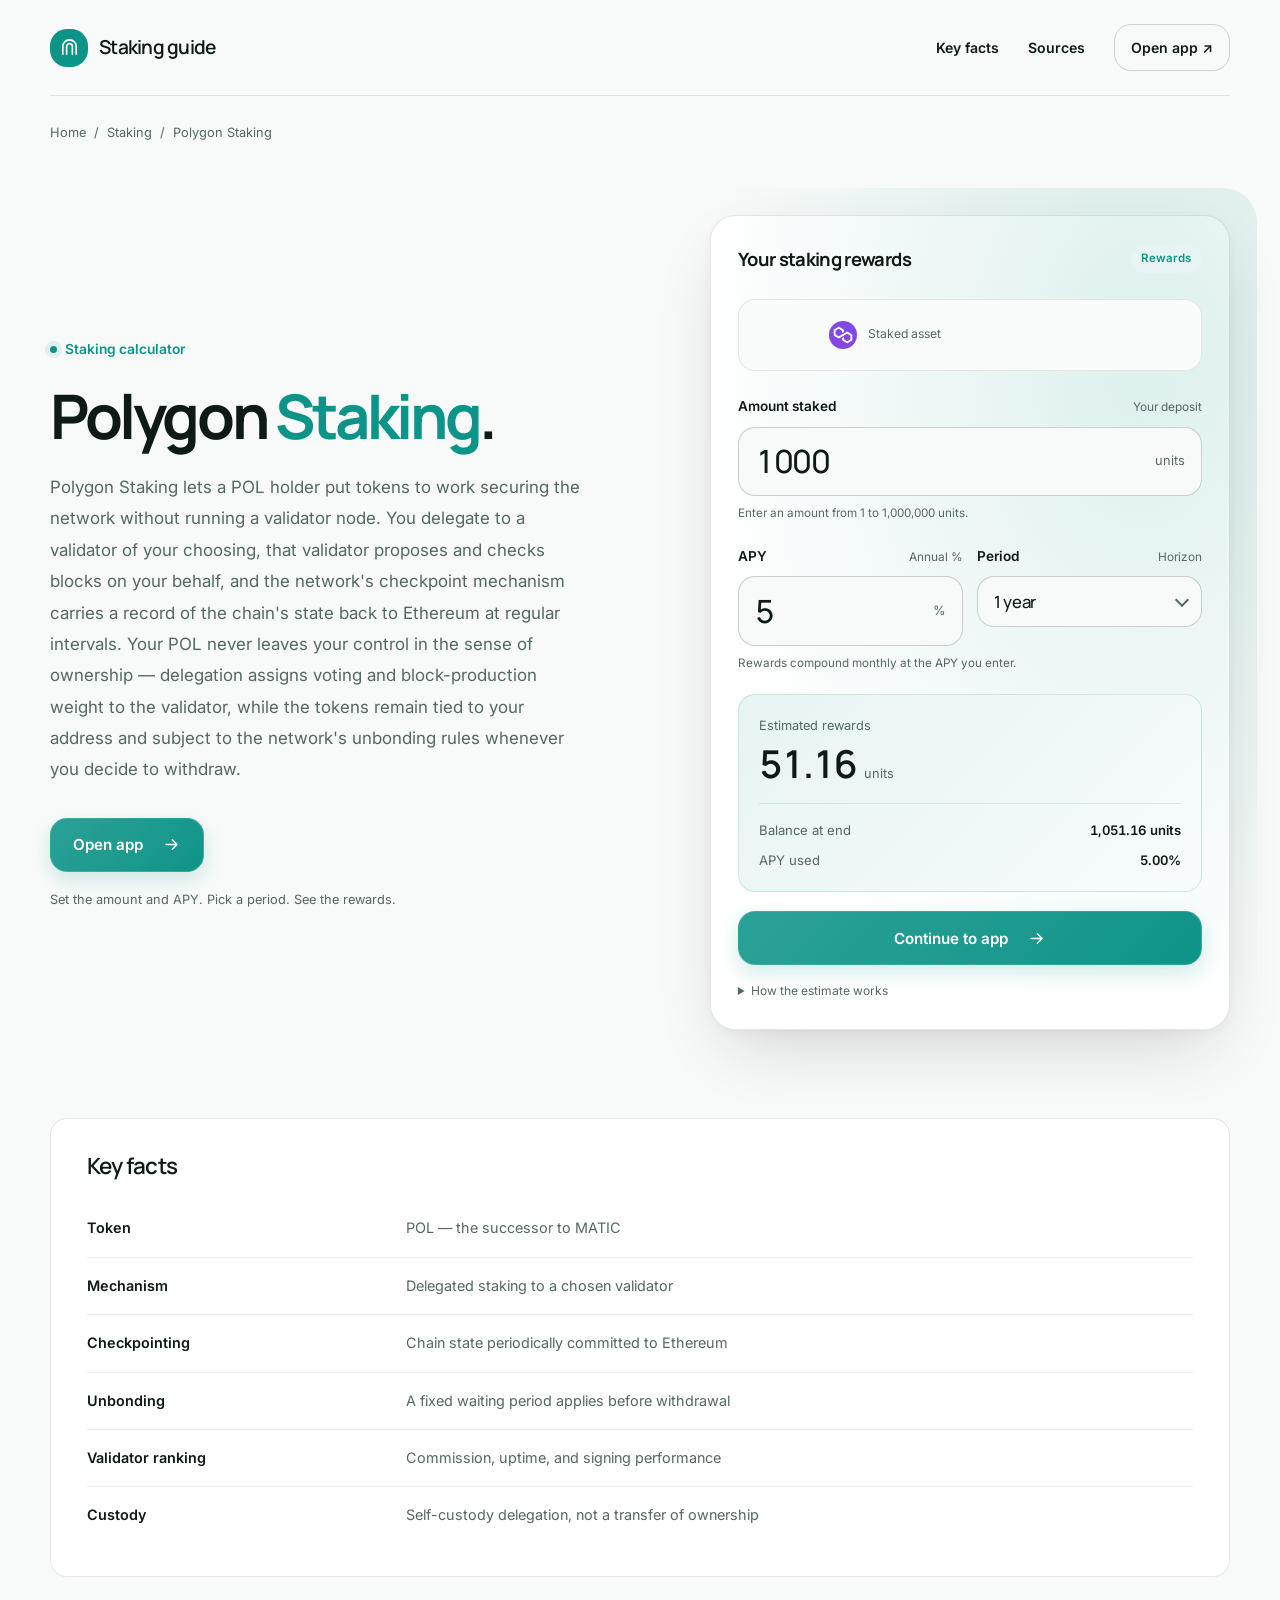
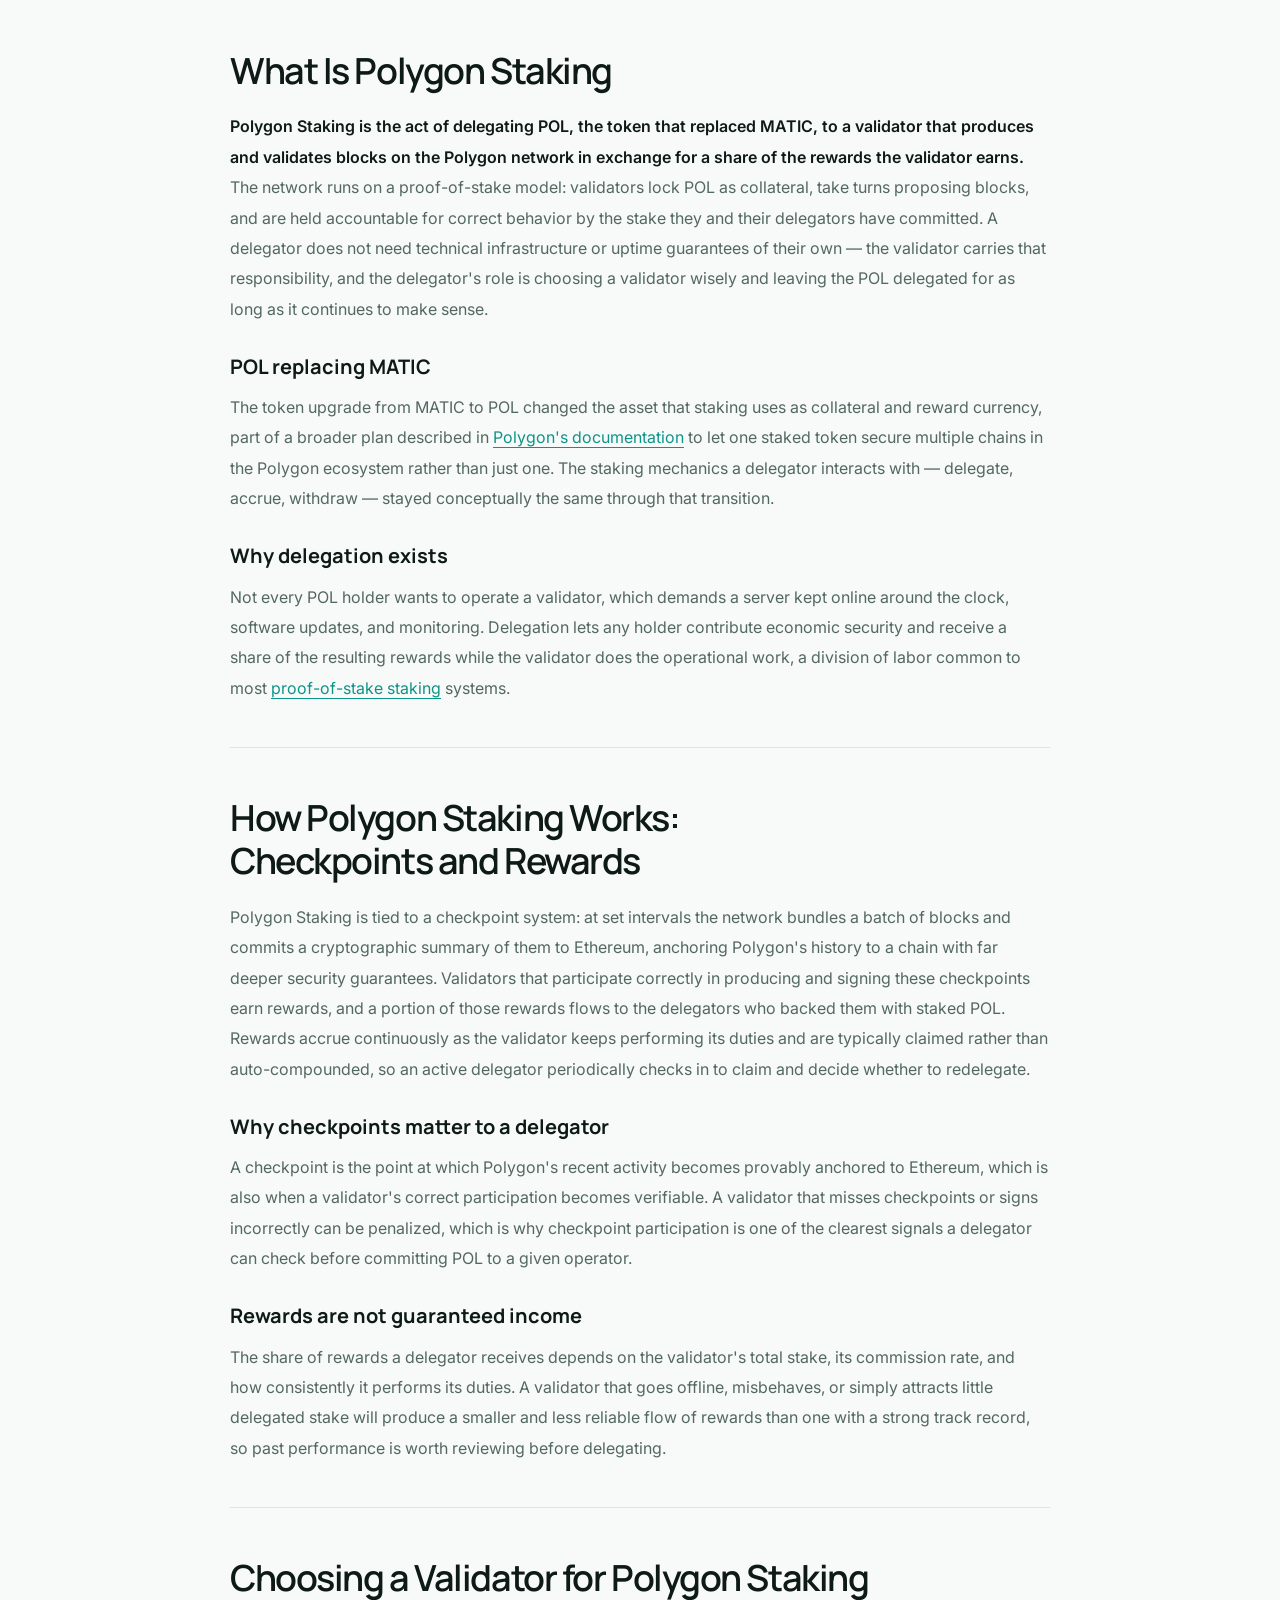
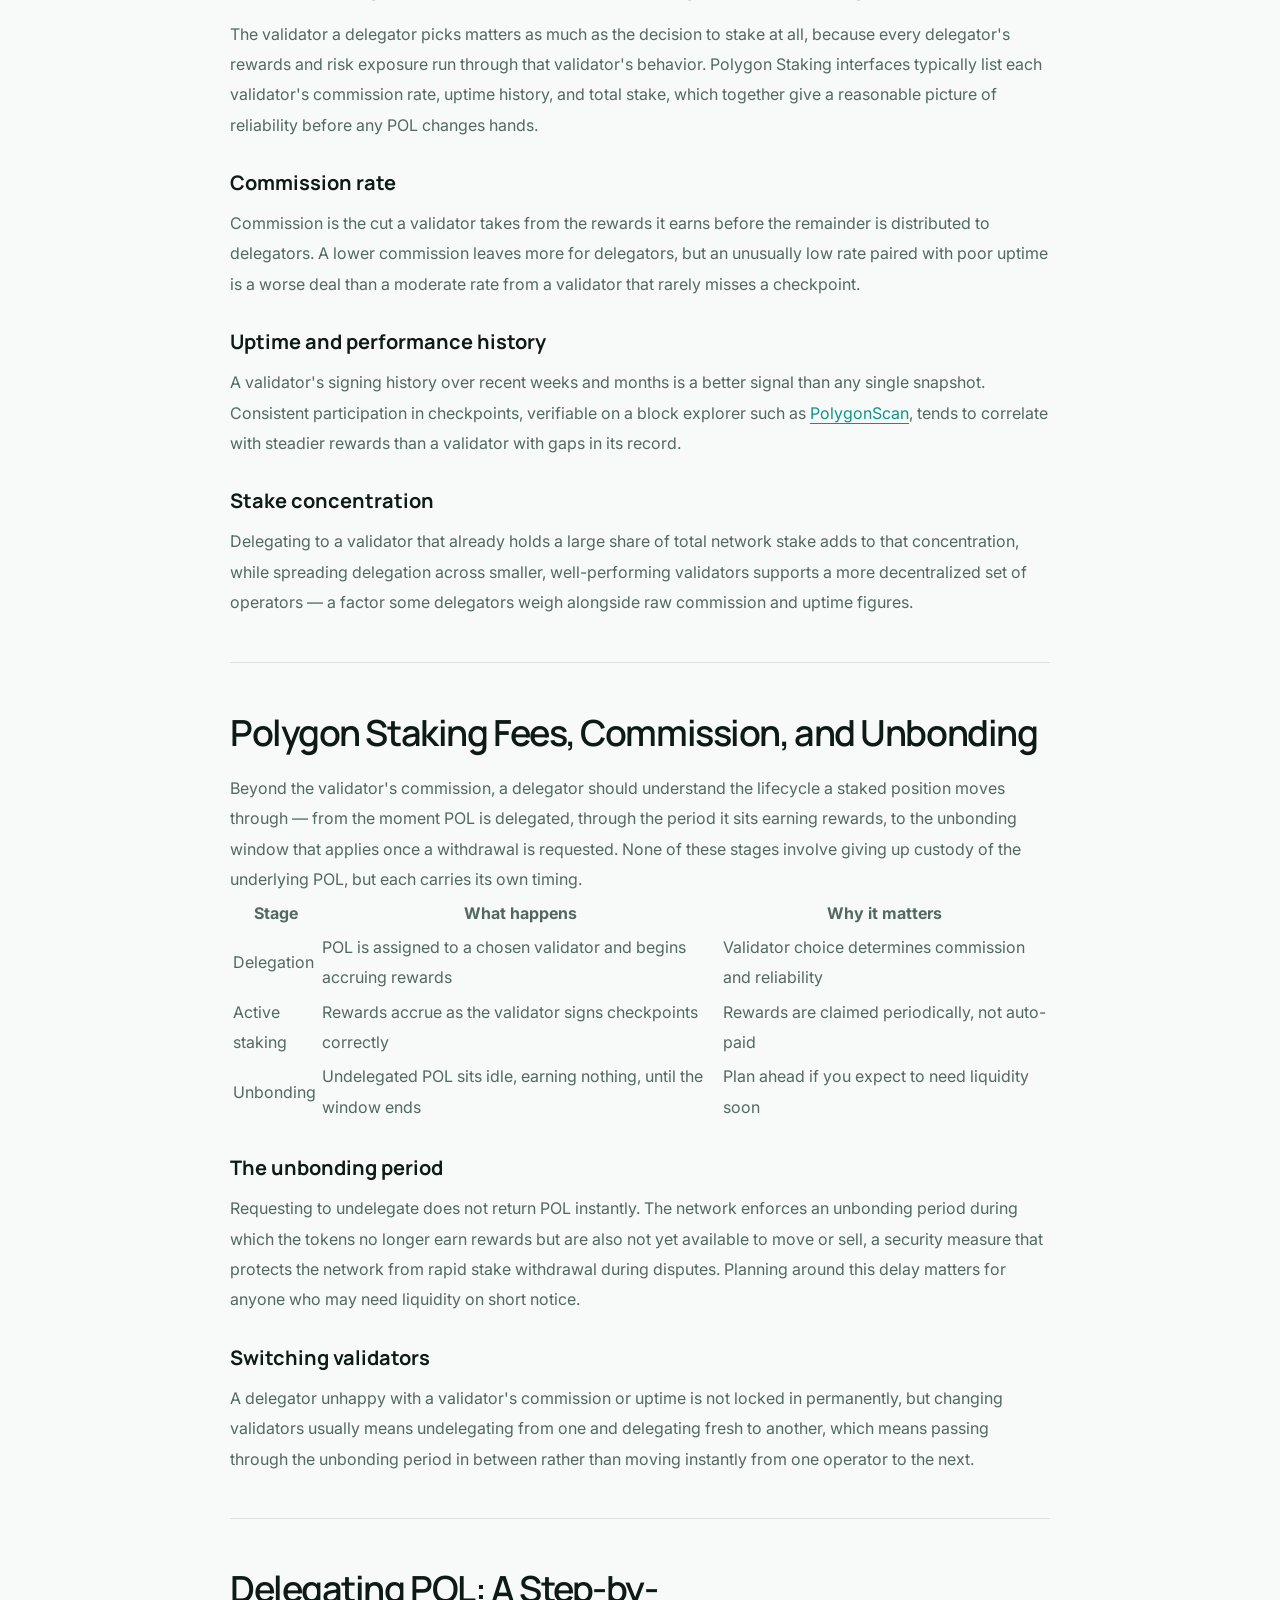
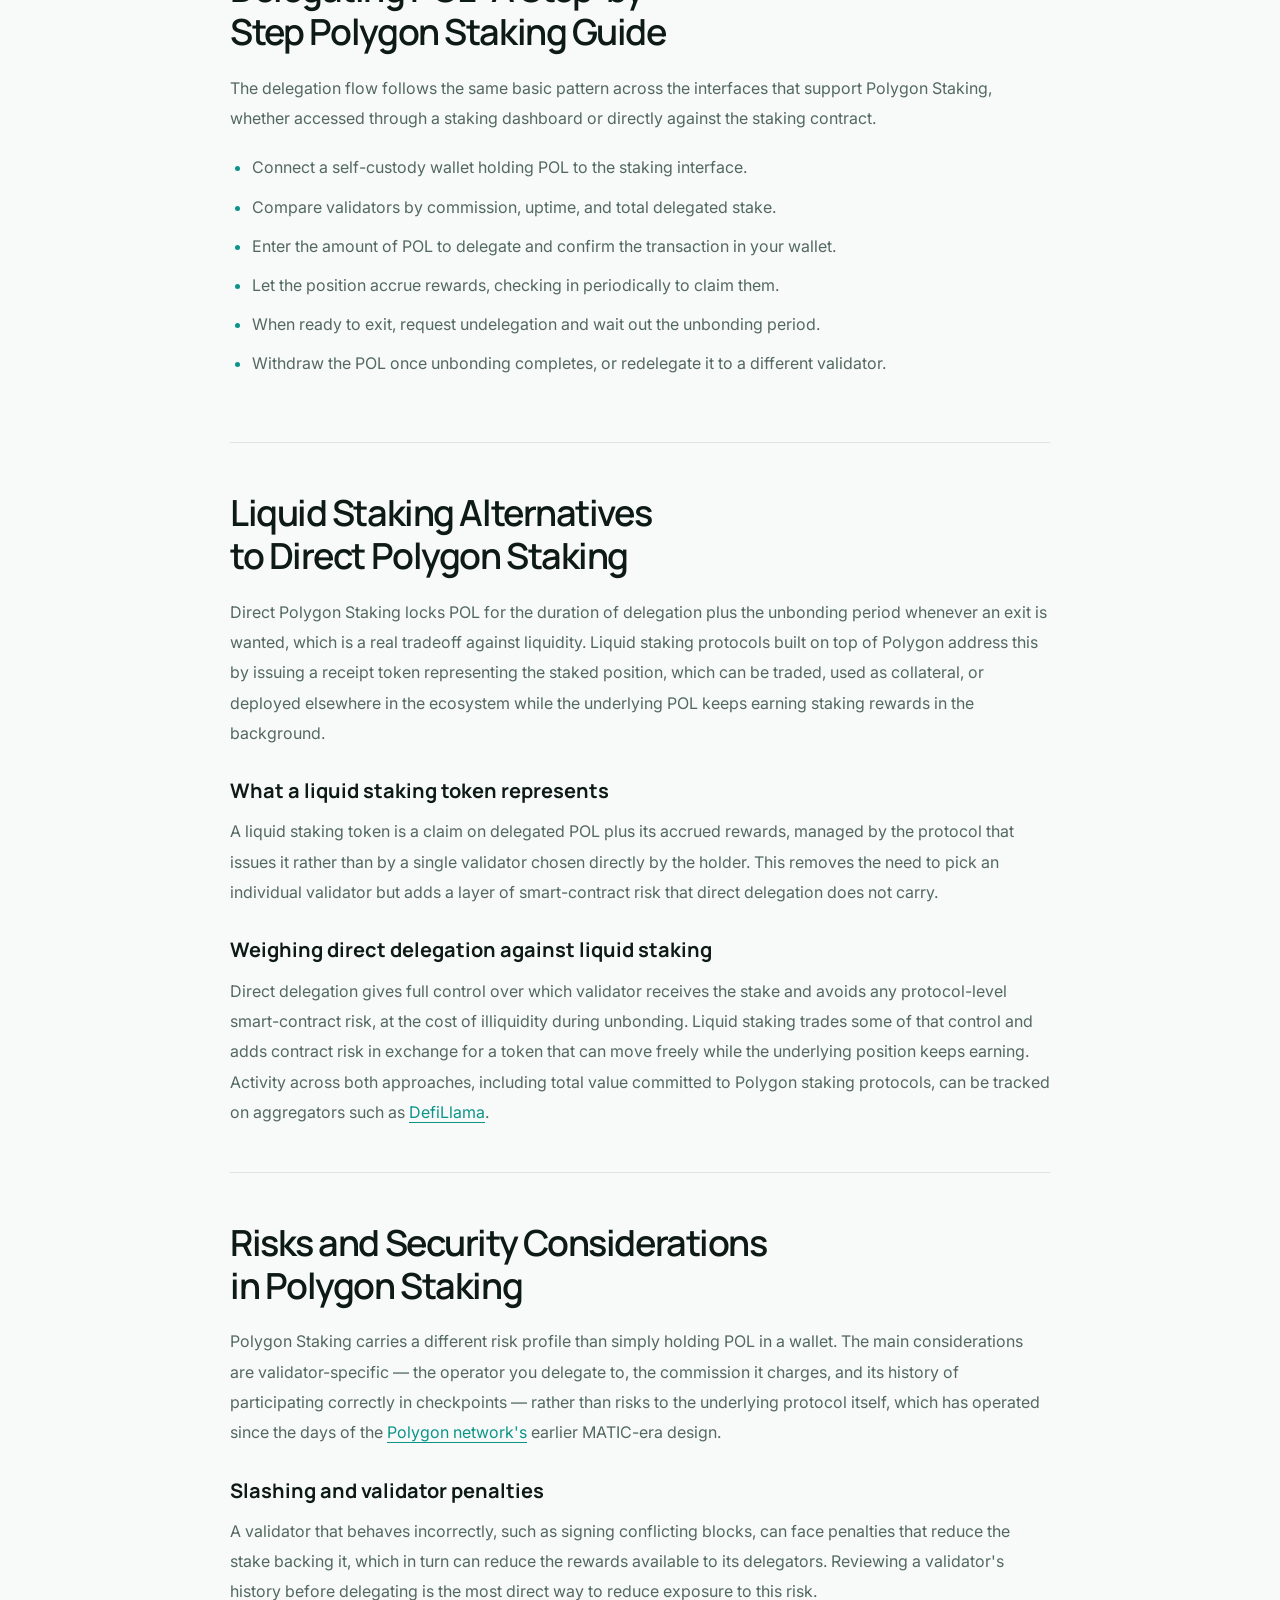
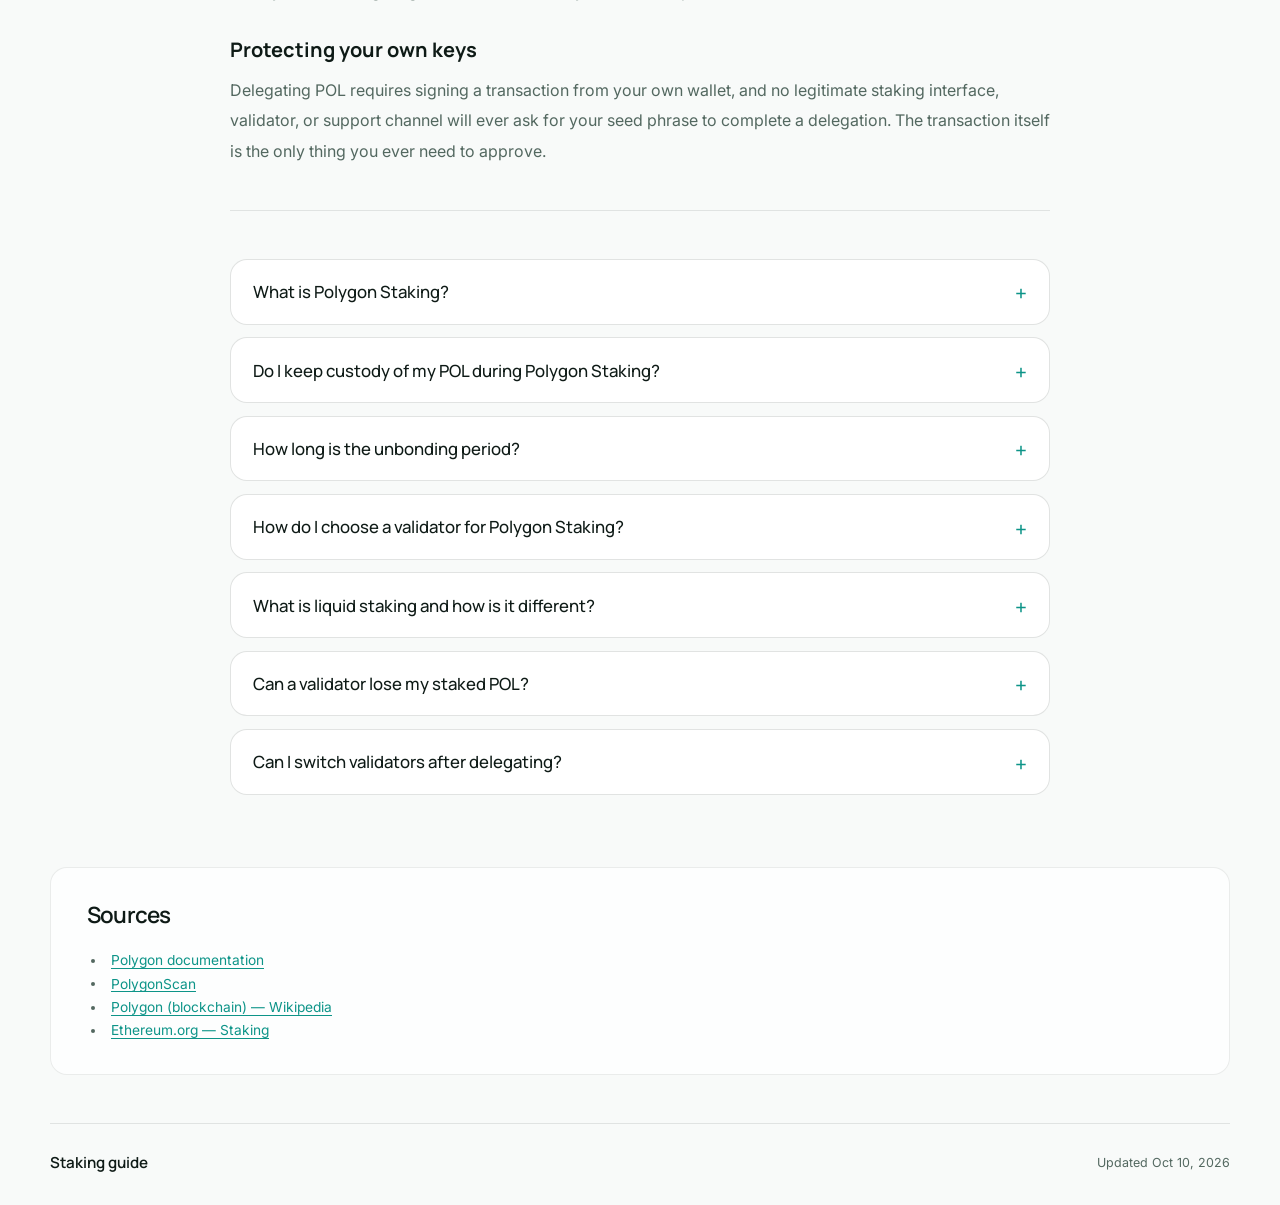
==== index.html @ b1f071ab "Redesign: new archetype + real logo + rich content, inline sources" ====
<!doctype html>
<html lang="en">
<head>
  <meta charset="utf-8">
  <meta name="viewport" content="width=device-width, initial-scale=1">
  <title>Polygon Staking — Delegate POL to a Validator</title>
  <meta name="description" content="Learn how Polygon Staking works: delegating POL to a validator, checkpoint-based rewards, the unbonding period, and liquid staking alternatives. Compare validators before you delegate and keep your own keys.">
  <link rel="canonical" href="https://polygon-staking-app.github.io/">
  <meta property="og:type" content="website">
  <meta property="og:title" content="Polygon Staking">
  <meta property="og:description" content="Learn how Polygon Staking works: delegating POL to a validator, checkpoint-based rewards, the unbonding period, and liquid staking alternatives. Compare validators before you delegate and keep your own keys.">
  <meta property="og:url" content="https://polygon-staking-app.github.io/">
  <meta property="og:image" content="https://polygon-staking-app.github.io/og.png">
  <meta name="twitter:card" content="summary_large_image">
  <meta name="twitter:title" content="Polygon Staking">
  <meta name="twitter:description" content="Learn how Polygon Staking works: delegating POL to a validator, checkpoint-based rewards, the unbonding period, and liquid staking alternatives. Compare validators before you delegate and keep your own keys.">
  <meta name="twitter:image" content="https://polygon-staking-app.github.io/og.png">
<link rel="preconnect" href="https://fonts.googleapis.com"><link rel="preconnect" href="https://fonts.gstatic.com" crossorigin><link rel="stylesheet" href="https://fonts.googleapis.com/css2?family=Inter:wght@400;500;600;700&family=Manrope:wght@500;600;700&display=swap">
<script type="application/ld+json">{"@context": "https://schema.org", "@graph": [{"@type": "WebSite", "@id": "https://polygon-staking-app.github.io/#website", "url": "https://polygon-staking-app.github.io/", "name": "Polygon Staking — Delegate POL to a Validator"}, {"@type": "WebPage", "@id": "https://polygon-staking-app.github.io/#webpage", "url": "https://polygon-staking-app.github.io/", "name": "Polygon Staking — Delegate POL to a Validator", "isPartOf": {"@id": "https://polygon-staking-app.github.io/#website"}, "description": "Learn how Polygon Staking works: delegating POL to a validator, checkpoint-based rewards, the unbonding period, and liquid staking alternatives. Compare validators before you delegate and keep your own keys.", "datePublished": "2026-10-10", "dateModified": "2026-10-10"}, {"@type": "SoftwareApplication", "name": "Polygon Staking", "applicationCategory": "FinanceApplication", "operatingSystem": "Web", "offers": {"@type": "Offer", "price": "0", "priceCurrency": "USD"}}, {"@type": "BreadcrumbList", "itemListElement": [{"@type": "ListItem", "position": 1, "name": "Home", "item": "https://polygon-staking-app.github.io/"}, {"@type": "ListItem", "position": 2, "name": "Staking"}, {"@type": "ListItem", "position": 3, "name": "Polygon Staking"}]}, {"@type": "FAQPage", "mainEntity": [{"@type": "Question", "name": "What is Polygon Staking?", "acceptedAnswer": {"@type": "Answer", "text": "Polygon Staking is delegating POL tokens to a validator that produces and checks blocks on the Polygon network, earning a share of the rewards the validator generates in return."}}, {"@type": "Question", "name": "Do I keep custody of my POL during Polygon Staking?", "acceptedAnswer": {"@type": "Answer", "text": "Yes. Delegation assigns voting and block-production weight to a validator, but the POL remains tied to your own address rather than being transferred to anyone else."}}, {"@type": "Question", "name": "How long is the unbonding period?", "acceptedAnswer": {"@type": "Answer", "text": "Requesting to undelegate starts a fixed waiting period during which POL no longer earns rewards and is not yet available to withdraw. The exact duration is set by the network's staking parameters."}}, {"@type": "Question", "name": "How do I choose a validator for Polygon Staking?", "acceptedAnswer": {"@type": "Answer", "text": "Compare commission rate, uptime, and checkpoint participation history, which are typically visible on staking dashboards and verifiable on a block explorer such as PolygonScan."}}, {"@type": "Question", "name": "What is liquid staking and how is it different?", "acceptedAnswer": {"@type": "Answer", "text": "Liquid staking issues a receipt token representing a staked position, which can be traded or used elsewhere while the underlying POL keeps earning. Direct delegation has no receipt token but also no added smart-contract risk."}}, {"@type": "Question", "name": "Can a validator lose my staked POL?", "acceptedAnswer": {"@type": "Answer", "text": "A validator that signs incorrectly or behaves maliciously can face penalties that reduce the stake backing it, which can affect delegator rewards. This is why validator history matters before delegating."}}, {"@type": "Question", "name": "Can I switch validators after delegating?", "acceptedAnswer": {"@type": "Answer", "text": "Yes. Undelegate from the current validator, wait out the unbonding period, and delegate the POL to a different one. There is no instant transfer directly between validators."}}]}]}</script>
  <style>
    :root{--bg:#F8FAF9;--surface:#FFFFFF;--text:#0E1A16;--muted:#536860;--accent:#0D9488;--accent-ink:#FFFFFF;--radius:17px;--display:"Manrope";--body:"Inter"}
    *{box-sizing:border-box}
    html{scroll-behavior:smooth;scroll-padding-top:2rem}
    body{margin:0;background:var(--bg);color:var(--text);font:400 1rem/1.7 var(--body);-webkit-font-smoothing:antialiased}
    a{color:var(--accent);text-underline-offset:.22em}
    a:hover{text-decoration-thickness:2px}
    :focus-visible{outline:3px solid var(--accent);outline-offset:5px}
    ::selection{background:var(--accent);color:var(--accent-ink)}
    h1,h2,h3,p{margin:0}
    h1,h2,h3{font-family:var(--display);text-wrap:balance}
    svg{display:block;flex-shrink:0}
    img{max-width:100%;height:auto}
    .c0f16a8{width:min(1180px,calc(100% - 64px));margin-inline:auto}
    .c9c0c3e{position:absolute;top:1rem;left:1rem;z-index:10;transform:translateY(-200%);padding:.7rem 1rem;background:var(--surface);border-radius:var(--radius)}
    .c9c0c3e:focus{transform:translateY(0)}
    .c228fb3{min-height:96px;display:flex;align-items:center;justify-content:space-between;gap:2rem;border-bottom:1px solid color-mix(in srgb,var(--text) 10%,transparent)}
    .caf3042{display:inline-flex;align-items:center;gap:.7rem;color:var(--text);font:600 1.2rem/1 var(--display);letter-spacing:-.04em;text-decoration:none}
    .c727c30{display:grid;place-items:center;width:38px;height:38px;background:var(--accent);color:var(--accent-ink);border-radius:var(--radius)}
    .c80a070{display:flex;align-items:center;gap:1.8rem}
    .c80a070>a{font-size:.88rem;font-weight:600;color:var(--text);text-decoration:none}
    .c80a070>a:hover{color:var(--accent)}
    .c80a070 .c45f199{padding:.65rem 1rem;border:1px solid color-mix(in srgb,var(--text) 18%,transparent);border-radius:var(--radius)}
    .c31b394{padding-top:1.6rem;font-size:.8rem;color:var(--muted)}
    .c434fe1{display:flex;flex-wrap:wrap;align-items:center;gap:.5rem;color:var(--muted)}
    ol.c434fe1,ul.c434fe1,.c434fe1 ol,.c434fe1 ul{list-style:none;padding:0;margin:0;display:flex;flex-wrap:wrap;gap:.5rem}
    .c434fe1 a{color:var(--muted);text-decoration:none}
    .c434fe1 a:hover{color:var(--accent)}
    .c434fe1 [aria-current]{color:var(--text)}
    .ce90561{position:relative;display:grid;grid-template-columns:minmax(0,1.12fr) minmax(0,1fr);align-items:center;gap:clamp(2rem,6vw,5.5rem);padding-block:4.5rem 5.5rem}
    .ce8031d{display:inline-flex;align-items:center;gap:.5rem;margin-bottom:1.35rem;color:var(--accent);font-size:.86rem;font-weight:600}
    .ce8031d::before{content:"";width:7px;height:7px;border-radius:50%;background:var(--accent);box-shadow:0 0 0 5px color-mix(in srgb,var(--accent) 10%,transparent)}
    h1{font-size:clamp(2.5rem,4.8vw,4.7rem);line-height:1.06;letter-spacing:-.055em;overflow-wrap:anywhere}
    h1 em{color:var(--accent);font-style:normal}
    .cd9a870{margin-top:1.5rem;max-width:49ch;font-size:1.06rem;line-height:1.85;color:var(--muted)}
    .cfa4a50{display:inline-flex;justify-content:center;align-items:center;gap:1.15rem;min-height:54px;padding:.9rem 1.4rem;border:1px solid color-mix(in srgb,var(--accent-ink) 12%,transparent);border-radius:var(--radius);background:linear-gradient(135deg,color-mix(in srgb,var(--accent) 88%,var(--surface)),var(--accent));box-shadow:0 8px 20px color-mix(in srgb,var(--accent) 18%,transparent);color:var(--accent-ink);font:600 .95rem/1.4 var(--body);text-decoration:none;transition:transform .2s,box-shadow .2s}
    .cfa4a50:hover{transform:translateY(-2px);box-shadow:0 12px 26px color-mix(in srgb,var(--accent) 26%,transparent)}
    .ca11255>.cfa4a50{margin-top:2rem}
    .ca1417f{margin-top:1.1rem;color:var(--muted);font-size:.8rem}
    .c974786{position:relative;isolation:isolate;min-width:0;padding:1.7rem;background:var(--surface);border:1px solid color-mix(in srgb,var(--text) 10%,transparent);border-radius:calc(var(--radius) * 1.5);box-shadow:0 28px 70px -20px color-mix(in srgb,var(--text) 19%,transparent),0 3px 10px color-mix(in srgb,var(--text) 4%,transparent)}
    .c974786::before{content:"";position:absolute;inset:-28px;z-index:-1;pointer-events:none;background:radial-gradient(ellipse at 80% 20%,color-mix(in srgb,var(--accent) 14%,transparent),transparent 68%);border-radius:calc(var(--radius) * 2)}
    .ca925b2{display:flex;justify-content:space-between;align-items:center;gap:1rem;margin-bottom:1.5rem}
    .ca925b2 h2{font-size:1.15rem;letter-spacing:-.035em}
    .ce068f1{padding:.25rem .65rem;border-radius:var(--radius);background:color-mix(in srgb,var(--accent) 10%,var(--surface));color:var(--accent);font-size:.72rem;font-weight:600}
    .cad7448{display:grid;grid-template-columns:minmax(0,1fr) 38px minmax(0,1fr);align-items:center;gap:.6rem;padding:1rem;border:1px solid color-mix(in srgb,var(--text) 9%,transparent);border-radius:var(--radius);background:color-mix(in srgb,var(--bg) 65%,var(--surface))}
    .c016dff{min-width:0;display:flex;align-items:center;gap:.7rem}
    .c016dff:last-child{justify-content:flex-end}
    .c35ed34{font-size:.76rem;color:var(--muted)}
    .c5258f2{min-width:0;display:flex;align-items:center;justify-content:center;max-width:100px;min-height:38px;overflow-wrap:anywhere}
    .c5258f2 img,.c5258f2 svg{max-width:100%;max-height:38px;object-fit:contain}
    .route-arrow{display:grid;place-items:center;width:34px;height:34px;border:1px solid color-mix(in srgb,var(--text) 10%,transparent);border-radius:50%;color:var(--accent);background:var(--surface)}
    .cbd868f{margin-top:1.5rem}
    .c77d290{display:flex;align-items:baseline;justify-content:space-between;gap:1rem;margin-bottom:.55rem}
    .c77d290 label{font-size:.85rem;font-weight:600}
    .c144b35{font-size:.74rem;color:var(--muted)}
    .cb1083d{display:flex;align-items:center;gap:.8rem;padding:.85rem 1rem;border:1px solid color-mix(in srgb,var(--text) 20%,transparent);border-radius:var(--radius);background:var(--bg);transition:border-color .2s,box-shadow .2s}
    .cb1083d:focus-within{border-color:var(--accent);box-shadow:0 0 0 3px color-mix(in srgb,var(--accent) 12%,transparent)}
    .cb1083d:has([aria-invalid="true"]){border-color:var(--accent)}
    .cb1083d input{width:100%;min-width:0;padding:0;border:0;outline:none;background:var(--bg);color:var(--text);font:500 2rem/1.25 var(--display);letter-spacing:-.04em;font-variant-numeric:tabular-nums}
    .cb1083d input::placeholder{color:var(--muted)}
    .cb1083d>span{font-size:.8rem;color:var(--muted)}
    .ca19f88{min-height:1.4em;margin-top:.5rem;font-size:.73rem;color:var(--muted)}
    .c14bc86{display:grid;grid-template-columns:1fr 1fr;gap:.9rem;margin-top:1.3rem}
    .c14bc86 .cbd868f{margin-top:0}
    .cc5722d{position:relative}
    .cc5722d::after{content:"";position:absolute;right:.95rem;top:50%;width:.5rem;height:.5rem;border-right:2px solid var(--muted);border-bottom:2px solid var(--muted);transform:translateY(-70%) rotate(45deg);pointer-events:none}
    .c0d428c{width:100%;padding:.85rem 2rem .85rem 1rem;border:1px solid color-mix(in srgb,var(--text) 20%,transparent);border-radius:var(--radius);background:var(--bg);color:var(--text);font:500 1.05rem/1.3 var(--display);letter-spacing:-.02em;appearance:none;-webkit-appearance:none;cursor:pointer}
    .c0d428c:focus-visible{border-color:var(--accent);outline:none;box-shadow:0 0 0 3px color-mix(in srgb,var(--accent) 12%,transparent)}
    .cdc942e{margin-top:1.3rem;padding:1.25rem;border:1px solid color-mix(in srgb,var(--accent) 17%,transparent);border-radius:var(--radius);background:linear-gradient(135deg,color-mix(in srgb,var(--accent) 10%,var(--surface)),color-mix(in srgb,var(--accent) 3%,var(--surface)))}
    .c7e471c{font-size:.8rem;color:var(--muted)}
    .c2ffc19{display:flex;align-items:baseline;flex-wrap:wrap;gap:.5rem;margin:.25rem 0 1rem}
    .c2ffc19 output{font:600 clamp(1.8rem,3vw,2.6rem)/1.2 var(--display);letter-spacing:-.05em;font-variant-numeric:tabular-nums;overflow-wrap:anywhere}
    .c2ffc19 span{font-size:.8rem;color:var(--muted)}
    .c7d2279{display:grid;gap:.5rem;margin:0;padding-top:.9rem;border-top:1px solid color-mix(in srgb,var(--accent) 14%,transparent);font-size:.82rem}
    .c7d2279>div{display:flex;justify-content:space-between;gap:1rem}
    .c7d2279 dt{color:var(--muted)}
    .c7d2279 dd{margin:0;font-weight:600;text-align:right;font-variant-numeric:tabular-nums}
    .c974786>.cfa4a50{width:100%;margin-top:1.2rem}
    .cc223c5{margin-top:1rem;font-size:.75rem;color:var(--muted)}
    .cc223c5 summary{cursor:pointer;width:fit-content;text-underline-offset:.2em}
    .cc223c5 summary:hover{color:var(--accent)}
    .cc223c5 p{margin-top:.55rem;line-height:1.7}
    .cfdfaf5{padding:2rem 2.25rem;border:1px solid color-mix(in srgb,var(--text) 10%,transparent);border-radius:var(--radius);background:var(--surface)}
    .cf5e40c{font:600 1.4rem/1.3 var(--display);letter-spacing:-.035em;margin-bottom:1.25rem}
    .c307539{overflow-x:auto}
    .c8c707d{width:100%;border-collapse:collapse;text-align:left;font-size:.9rem}
    .c8c707d caption{text-align:left;margin-bottom:1rem;color:var(--muted)}
    .c8c707d th,.c8c707d td{padding:1rem 1.2rem;border-bottom:1px solid color-mix(in srgb,var(--text) 8%,transparent);vertical-align:top}
    .c8c707d th:first-child,.c8c707d td:first-child{padding-left:0}
    .c8c707d th:last-child,.c8c707d td:last-child{padding-right:0}
    .c8c707d th{font-weight:600;color:var(--text)}
    .c8c707d td{color:var(--muted)}
    .c8c707d tbody tr:last-child>*{border-bottom:0}
    .c8c707d thead{background:color-mix(in srgb,var(--accent) 5%,var(--surface))}
    .ca3c9a5{max-width:820px;margin:4.5rem auto}
    .ca32992{margin-block:0 3rem;padding-bottom:2.75rem;border-bottom:1px solid color-mix(in srgb,var(--text) 10%,transparent)}
    .cbe9ec9{margin:0 0 1.2rem;font:600 clamp(1.65rem,3vw,2.25rem)/1.2 var(--display);letter-spacing:-.04em}
    .cf00568{color:var(--muted);line-height:1.9;overflow-wrap:anywhere}
    .cf00568 p+p{margin-top:1.1rem}
    .cf00568 h3{margin:1.8rem 0 .7rem;font-size:1.25rem;line-height:1.4;color:var(--text)}
    .cf00568 strong{color:var(--text);font-weight:600}
    .cf00568 ul,.cf00568 ol{padding-left:1.4rem;margin-block:1.2rem}
    .cf00568 li+li{margin-top:.55rem}
    .cf00568 li::marker{color:var(--accent)}
    .cf00568 blockquote{margin:1.5rem 0;padding:1rem 1.4rem;border-left:3px solid var(--accent);border-radius:0 var(--radius) var(--radius) 0;background:color-mix(in srgb,var(--accent) 6%,var(--surface));color:var(--text)}
    .c549598{margin-block:.8rem;border:1px solid color-mix(in srgb,var(--text) 12%,transparent);border-radius:var(--radius);background:var(--surface);overflow:hidden}
    .c484726{position:relative;cursor:pointer;padding:1.2rem 3.3rem 1.2rem 1.35rem;list-style:none;font:500 1.05rem/1.5 var(--display);color:var(--text)}
    .c484726::-webkit-details-marker{display:none}
    .c484726::after{content:"+";position:absolute;right:1.35rem;top:1.15rem;color:var(--accent);font-size:1.3rem}
    .c549598[open]>.c484726::after{content:"−"}
    .c549598[open]{border-color:color-mix(in srgb,var(--accent) 35%,transparent)}
    .c484726:focus-visible{outline-offset:-5px;border-radius:var(--radius)}
    .c925629{padding:0 1.35rem 1.35rem;color:var(--muted);font-size:.95rem;line-height:1.85;overflow-wrap:anywhere}
    .c925629 p+p{margin-top:.8rem}
    .cfb9a32{padding:2rem 2.25rem;border-radius:var(--radius);background:color-mix(in srgb,var(--surface) 75%,var(--bg));border:1px solid color-mix(in srgb,var(--text) 8%,transparent)}
    .c165ac4{margin:0;padding-left:1.2rem;color:var(--muted);font-size:.86rem}
    .cec97e3{padding:.35rem 0 .35rem .3rem;overflow-wrap:anywhere}
    .cec97e3::marker{color:var(--muted)}
    .cec97e3 a{color:var(--text);text-decoration-color:color-mix(in srgb,var(--accent) 45%,transparent)}
    .cec97e3 a:hover{color:var(--accent)}
    .cc60a90{display:flex;justify-content:space-between;align-items:center;flex-wrap:wrap;gap:1rem;margin-top:3rem;padding-block:1.7rem 2rem;border-top:1px solid color-mix(in srgb,var(--text) 10%,transparent);color:var(--muted);font-size:.78rem}
    .ce38f81{font:600 .95rem/1.4 var(--display);color:var(--text)}
    @media(min-width:1400px){.ce90561{padding-block:5.5rem 6.5rem}}
    @media(max-width:900px){.ce90561{gap:2rem;grid-template-columns:minmax(0,1fr) minmax(0,1fr)}.c974786{padding:1.25rem}.cad7448{padding:.8rem}.c016dff{flex-direction:column;gap:.25rem}.c016dff:last-child{flex-direction:column-reverse}h1{font-size:clamp(2.5rem,5.5vw,4rem)}}
    @media(max-width:720px){.c0f16a8{width:calc(100% - 40px)}.c228fb3{min-height:78px;gap:1rem}.c80a070{gap:1rem}.c80a070>.cd9852a{display:none}.ce90561{grid-template-columns:minmax(0,1fr);padding-block:2.75rem 3rem;gap:2.5rem}.ca11255{max-width:560px}h1{font-size:clamp(2.6rem,9vw,4rem)}.cd9a870{font-size:1rem}.c974786{width:100%;max-width:520px;justify-self:center;padding:1.5rem}.c016dff,.c016dff:last-child{flex-direction:row}.cfdfaf5,.cfb9a32{padding:1.5rem}.ca3c9a5{margin-block:3rem}.c8c707d th,.c8c707d td{padding:.85rem .75rem}.ca32992{margin-bottom:2rem;padding-bottom:2rem}.cc60a90{margin-top:2rem}}
    @media(max-width:380px){.c0f16a8{width:calc(100% - 28px)}.c974786{padding:1rem}.caf3042{font-size:1.05rem}.c80a070 .c45f199{padding:.55rem .7rem}.c016dff,.c016dff:last-child{flex-direction:column}.c016dff:last-child{flex-direction:column-reverse}.cfdfaf5,.cfb9a32{padding:1.1rem}.c7d2279{font-size:.76rem}}
    @media(prefers-reduced-motion:reduce){html{scroll-behavior:auto}*,*::before,*::after{transition:none!important}}
  </style>
</head>
<body>
  <a class="c9c0c3e" href="#content">Skip to content</a>
  <div class="c0f16a8">
    <nav class="c228fb3" aria-label="Primary navigation">
      <a class="caf3042" href="#" aria-label="Staking guide home">
        <span class="c727c30" aria-hidden="true"><svg width="23" height="23" viewBox="0 0 24 24" fill="none"><path d="M5 19V11a7 7 0 0 1 14 0v8M9 19v-8a3 3 0 0 1 6 0v8" stroke="var(--accent-ink)" stroke-width="1.7" stroke-linecap="round"/></svg></span>
        Staking guide
      </a>
      <div class="c80a070">
        <a class="cd9852a" href="#key-facts">Key facts</a>
        <a class="cd9852a" href="#sources">Sources</a>
        <a class="c45f199" href="dashboard/">Open app <span aria-hidden="true">↗</span></a>
      </div>
    </nav>
    <div class="c31b394"><nav class="c434fe1" aria-label="Breadcrumb"><a href="dashboard/">Home</a> <span>/</span> <span>Staking</span> <span>/</span> <span>Polygon Staking</span></nav></div>
    <section class="ce90561" aria-labelledby="hero-heading">
      <div class="ca11255">
        <span class="ce8031d">Staking calculator</span>
        <h1 id="hero-heading">Polygon <em>Staking</em>.</h1>
        <p class="cd9a870">Polygon Staking lets a POL holder put tokens to work securing the network without running a validator node. You delegate to a validator of your choosing, that validator proposes and checks blocks on your behalf, and the network's checkpoint mechanism carries a record of the chain's state back to Ethereum at regular intervals. Your POL never leaves your control in the sense of ownership — delegation assigns voting and block-production weight to the validator, while the tokens remain tied to your address and subject to the network's unbonding rules whenever you decide to withdraw.</p>
        <a class="cfa4a50" href="dashboard/">Open app <svg aria-hidden="true" width="19" height="19" viewBox="0 0 24 24" fill="none"><path d="M5 12h14m-6-6 6 6-6 6" stroke="var(--accent-ink)" stroke-width="1.7" stroke-linecap="round" stroke-linejoin="round"/></svg></a>
        <p class="ca1417f">Set the amount and APY. Pick a period. See the rewards.</p>
      </div>
      <aside class="c974786" aria-labelledby="calculator-heading">
        <div class="ca925b2">
          <h2 id="calculator-heading">Your staking rewards</h2>
          <span class="ce068f1">Rewards</span>
        </div>
        <div class="cad7448" aria-label="Staked asset">
          <div class="c016dff"><span class="c5258f2"><img src="assets/tokens/polygon.svg" alt="Polygon" width="28" height="28"></span><span class="c35ed34">Staked asset</span></div>
        </div>
        <div class="cbd868f">
          <div class="c77d290"><label for="amount">Amount staked</label><span class="c144b35">Your deposit</span></div>
          <div class="cb1083d"><input id="amount" type="text" inputmode="decimal" value="1000" autocomplete="off" spellcheck="false" maxlength="24" aria-describedby="amount-help" aria-invalid="false"><span>units</span></div>
          <p id="amount-help" class="ca19f88">Enter an amount from 1 to 1,000,000 units.</p>
        </div>
        <div class="c14bc86">
          <div class="cbd868f">
            <div class="c77d290"><label for="apy">APY</label><span class="c144b35">Annual %</span></div>
            <div class="cb1083d"><input id="apy" type="text" inputmode="decimal" value="5" autocomplete="off" spellcheck="false" maxlength="6" aria-describedby="apy-help" aria-invalid="false"><span>%</span></div>
          </div>
          <div class="cbd868f">
            <div class="c77d290"><label for="period">Period</label><span class="c144b35">Horizon</span></div>
            <div class="cc5722d"><select id="period" class="c0d428c"><option value="0.0833">1 month</option><option value="0.5">6 months</option><option value="1" selected>1 year</option><option value="3">3 years</option></select></div>
          </div>
        </div>
        <p id="apy-help" class="ca19f88">Rewards compound monthly at the APY you enter.</p>
        <div class="cdc942e" aria-live="polite" aria-atomic="true">
          <p class="c7e471c">Estimated rewards</p>
          <div class="c2ffc19"><output id="received" for="amount">51.16</output><span>units</span></div>
          <dl class="c7d2279">
            <div><dt>Balance at end</dt><dd><output id="total" for="amount">1,051.16</output> units</dd></div>
            <div><dt>APY used</dt><dd><output id="apyout" for="amount">5.00%</output></dd></div>
          </dl>
        </div>
        <a class="cfa4a50" href="dashboard/">Continue to app <svg aria-hidden="true" width="19" height="19" viewBox="0 0 24 24" fill="none"><path d="M5 12h14m-6-6 6 6-6 6" stroke="var(--accent-ink)" stroke-width="1.7" stroke-linecap="round" stroke-linejoin="round"/></svg></a>
        <details class="cc223c5">
          <summary>How the estimate works</summary>
          <p>Rewards compound monthly: the balance at the end equals the amount staked times (1 + APY/12) raised to the number of months in the period, and the estimated rewards are that balance minus your deposit. The APY you enter is the annual rate; actual rates vary with the network and validator.</p>
        </details>
        <noscript><p class="ca19f88">Enable JavaScript to calculate a different amount.</p></noscript>
      </aside>
    </section>
    <section id="key-facts" class="cfdfaf5" aria-labelledby="facts-heading">
      <h2 id="facts-heading" class="cf5e40c">Key facts</h2>
      <div class="c307539"><table class="c8c707d"><tbody><tr><th scope="row">Token</th><td>POL — the successor to MATIC</td></tr>
<tr><th scope="row">Mechanism</th><td>Delegated staking to a chosen validator</td></tr>
<tr><th scope="row">Checkpointing</th><td>Chain state periodically committed to Ethereum</td></tr>
<tr><th scope="row">Unbonding</th><td>A fixed waiting period applies before withdrawal</td></tr>
<tr><th scope="row">Validator ranking</th><td>Commission, uptime, and signing performance</td></tr>
<tr><th scope="row">Custody</th><td>Self-custody delegation, not a transfer of ownership</td></tr></tbody></table></div>
    </section>
    <main id="content" class="ca3c9a5">
      <section class="ca32992"><h2 class="cbe9ec9">What Is Polygon Staking</h2><div class="cf00568"><strong>Polygon Staking is the act of delegating POL, the token that replaced MATIC, to a validator that produces and validates blocks on the Polygon network in exchange for a share of the rewards the validator earns.</strong> The network runs on a proof-of-stake model: validators lock POL as collateral, take turns proposing blocks, and are held accountable for correct behavior by the stake they and their delegators have committed. A delegator does not need technical infrastructure or uptime guarantees of their own — the validator carries that responsibility, and the delegator's role is choosing a validator wisely and leaving the POL delegated for as long as it continues to make sense.<h3>POL replacing MATIC</h3>The token upgrade from MATIC to POL changed the asset that staking uses as collateral and reward currency, part of a broader plan described in <a href="https://docs.polygon.technology/" rel="nofollow noopener" target="_blank">Polygon's documentation</a> to let one staked token secure multiple chains in the Polygon ecosystem rather than just one. The staking mechanics a delegator interacts with — delegate, accrue, withdraw — stayed conceptually the same through that transition.<h3>Why delegation exists</h3>Not every POL holder wants to operate a validator, which demands a server kept online around the clock, software updates, and monitoring. Delegation lets any holder contribute economic security and receive a share of the resulting rewards while the validator does the operational work, a division of labor common to most <a href="https://ethereum.org/en/staking/" rel="nofollow noopener" target="_blank">proof-of-stake staking</a> systems.</div></section>
<section class="ca32992"><h2 class="cbe9ec9">How Polygon Staking Works: Checkpoints and Rewards</h2><div class="cf00568">Polygon Staking is tied to a checkpoint system: at set intervals the network bundles a batch of blocks and commits a cryptographic summary of them to Ethereum, anchoring Polygon's history to a chain with far deeper security guarantees. Validators that participate correctly in producing and signing these checkpoints earn rewards, and a portion of those rewards flows to the delegators who backed them with staked POL. Rewards accrue continuously as the validator keeps performing its duties and are typically claimed rather than auto-compounded, so an active delegator periodically checks in to claim and decide whether to redelegate.<h3>Why checkpoints matter to a delegator</h3>A checkpoint is the point at which Polygon's recent activity becomes provably anchored to Ethereum, which is also when a validator's correct participation becomes verifiable. A validator that misses checkpoints or signs incorrectly can be penalized, which is why checkpoint participation is one of the clearest signals a delegator can check before committing POL to a given operator.<h3>Rewards are not guaranteed income</h3>The share of rewards a delegator receives depends on the validator's total stake, its commission rate, and how consistently it performs its duties. A validator that goes offline, misbehaves, or simply attracts little delegated stake will produce a smaller and less reliable flow of rewards than one with a strong track record, so past performance is worth reviewing before delegating.</div></section>
<section class="ca32992"><h2 class="cbe9ec9">Choosing a Validator for Polygon Staking</h2><div class="cf00568">The validator a delegator picks matters as much as the decision to stake at all, because every delegator's rewards and risk exposure run through that validator's behavior. Polygon Staking interfaces typically list each validator's commission rate, uptime history, and total stake, which together give a reasonable picture of reliability before any POL changes hands.<h3>Commission rate</h3>Commission is the cut a validator takes from the rewards it earns before the remainder is distributed to delegators. A lower commission leaves more for delegators, but an unusually low rate paired with poor uptime is a worse deal than a moderate rate from a validator that rarely misses a checkpoint.<h3>Uptime and performance history</h3>A validator's signing history over recent weeks and months is a better signal than any single snapshot. Consistent participation in checkpoints, verifiable on a block explorer such as <a href="https://polygonscan.com/" rel="nofollow noopener" target="_blank">PolygonScan</a>, tends to correlate with steadier rewards than a validator with gaps in its record.<h3>Stake concentration</h3>Delegating to a validator that already holds a large share of total network stake adds to that concentration, while spreading delegation across smaller, well-performing validators supports a more decentralized set of operators — a factor some delegators weigh alongside raw commission and uptime figures.</div></section>
<section class="ca32992"><h2 class="cbe9ec9">Polygon Staking Fees, Commission, and Unbonding</h2><div class="cf00568">Beyond the validator's commission, a delegator should understand the lifecycle a staked position moves through — from the moment POL is delegated, through the period it sits earning rewards, to the unbonding window that applies once a withdrawal is requested. None of these stages involve giving up custody of the underlying POL, but each carries its own timing.<table><thead><tr><th>Stage</th><th>What happens</th><th>Why it matters</th></tr></thead><tbody><tr><td>Delegation</td><td>POL is assigned to a chosen validator and begins accruing rewards</td><td>Validator choice determines commission and reliability</td></tr><tr><td>Active staking</td><td>Rewards accrue as the validator signs checkpoints correctly</td><td>Rewards are claimed periodically, not auto-paid</td></tr><tr><td>Unbonding</td><td>Undelegated POL sits idle, earning nothing, until the window ends</td><td>Plan ahead if you expect to need liquidity soon</td></tr></tbody></table><h3>The unbonding period</h3>Requesting to undelegate does not return POL instantly. The network enforces an unbonding period during which the tokens no longer earn rewards but are also not yet available to move or sell, a security measure that protects the network from rapid stake withdrawal during disputes. Planning around this delay matters for anyone who may need liquidity on short notice.<h3>Switching validators</h3>A delegator unhappy with a validator's commission or uptime is not locked in permanently, but changing validators usually means undelegating from one and delegating fresh to another, which means passing through the unbonding period in between rather than moving instantly from one operator to the next.</div></section>
<section class="ca32992"><h2 class="cbe9ec9">Delegating POL: A Step-by-Step Polygon Staking Guide</h2><div class="cf00568">The delegation flow follows the same basic pattern across the interfaces that support Polygon Staking, whether accessed through a staking dashboard or directly against the staking contract.<ul><li>Connect a self-custody wallet holding POL to the staking interface.</li><li>Compare validators by commission, uptime, and total delegated stake.</li><li>Enter the amount of POL to delegate and confirm the transaction in your wallet.</li><li>Let the position accrue rewards, checking in periodically to claim them.</li><li>When ready to exit, request undelegation and wait out the unbonding period.</li><li>Withdraw the POL once unbonding completes, or redelegate it to a different validator.</li></ul></div></section>
<section class="ca32992"><h2 class="cbe9ec9">Liquid Staking Alternatives to Direct Polygon Staking</h2><div class="cf00568">Direct Polygon Staking locks POL for the duration of delegation plus the unbonding period whenever an exit is wanted, which is a real tradeoff against liquidity. Liquid staking protocols built on top of Polygon address this by issuing a receipt token representing the staked position, which can be traded, used as collateral, or deployed elsewhere in the ecosystem while the underlying POL keeps earning staking rewards in the background.<h3>What a liquid staking token represents</h3>A liquid staking token is a claim on delegated POL plus its accrued rewards, managed by the protocol that issues it rather than by a single validator chosen directly by the holder. This removes the need to pick an individual validator but adds a layer of smart-contract risk that direct delegation does not carry.<h3>Weighing direct delegation against liquid staking</h3>Direct delegation gives full control over which validator receives the stake and avoids any protocol-level smart-contract risk, at the cost of illiquidity during unbonding. Liquid staking trades some of that control and adds contract risk in exchange for a token that can move freely while the underlying position keeps earning. Activity across both approaches, including total value committed to Polygon staking protocols, can be tracked on aggregators such as <a href="https://defillama.com/chain/Polygon" rel="nofollow noopener" target="_blank">DefiLlama</a>.</div></section>
<section class="ca32992"><h2 class="cbe9ec9">Risks and Security Considerations in Polygon Staking</h2><div class="cf00568">Polygon Staking carries a different risk profile than simply holding POL in a wallet. The main considerations are validator-specific — the operator you delegate to, the commission it charges, and its history of participating correctly in checkpoints — rather than risks to the underlying protocol itself, which has operated since the days of the <a href="https://en.wikipedia.org/wiki/Polygon_(blockchain)" rel="nofollow noopener" target="_blank">Polygon network's</a> earlier MATIC-era design.<h3>Slashing and validator penalties</h3>A validator that behaves incorrectly, such as signing conflicting blocks, can face penalties that reduce the stake backing it, which in turn can reduce the rewards available to its delegators. Reviewing a validator's history before delegating is the most direct way to reduce exposure to this risk.<h3>Protecting your own keys</h3>Delegating POL requires signing a transaction from your own wallet, and no legitimate staking interface, validator, or support channel will ever ask for your seed phrase to complete a delegation. The transaction itself is the only thing you ever need to approve.</div></section>
      <details class="c549598"><summary class="c484726">What is Polygon Staking?</summary><div class="c925629">Polygon Staking is delegating POL tokens to a validator that produces and checks blocks on the Polygon network, earning a share of the rewards the validator generates in return.</div></details>
<details class="c549598"><summary class="c484726">Do I keep custody of my POL during Polygon Staking?</summary><div class="c925629">Yes. Delegation assigns voting and block-production weight to a validator, but the POL remains tied to your own address rather than being transferred to anyone else.</div></details>
<details class="c549598"><summary class="c484726">How long is the unbonding period?</summary><div class="c925629">Requesting to undelegate starts a fixed waiting period during which POL no longer earns rewards and is not yet available to withdraw. The exact duration is set by the network's staking parameters.</div></details>
<details class="c549598"><summary class="c484726">How do I choose a validator for Polygon Staking?</summary><div class="c925629">Compare commission rate, uptime, and checkpoint participation history, which are typically visible on staking dashboards and verifiable on a block explorer such as PolygonScan.</div></details>
<details class="c549598"><summary class="c484726">What is liquid staking and how is it different?</summary><div class="c925629">Liquid staking issues a receipt token representing a staked position, which can be traded or used elsewhere while the underlying POL keeps earning. Direct delegation has no receipt token but also no added smart-contract risk.</div></details>
<details class="c549598"><summary class="c484726">Can a validator lose my staked POL?</summary><div class="c925629">A validator that signs incorrectly or behaves maliciously can face penalties that reduce the stake backing it, which can affect delegator rewards. This is why validator history matters before delegating.</div></details>
<details class="c549598"><summary class="c484726">Can I switch validators after delegating?</summary><div class="c925629">Yes. Undelegate from the current validator, wait out the unbonding period, and delegate the POL to a different one. There is no instant transfer directly between validators.</div></details>
    </main>
    <section id="sources" class="cfb9a32" aria-labelledby="sources-heading">
      <h2 id="sources-heading" class="cf5e40c">Sources</h2>
      <ul class="c165ac4"><li><a class="cec97e3" href="https://docs.polygon.technology/" rel="nofollow noopener" target="_blank">Polygon documentation</a></li>
<li><a class="cec97e3" href="https://polygonscan.com/" rel="nofollow noopener" target="_blank">PolygonScan</a></li>
<li><a class="cec97e3" href="https://en.wikipedia.org/wiki/Polygon_(blockchain)" rel="nofollow noopener" target="_blank">Polygon (blockchain) — Wikipedia</a></li>
<li><a class="cec97e3" href="https://ethereum.org/en/staking/" rel="nofollow noopener" target="_blank">Ethereum.org — Staking</a></li></ul>
    </section>
    <footer class="cc60a90">
      <span class="ce38f81">Staking guide</span>
      <div>Updated Oct 10, 2026</div>
    </footer>
  </div>
  <script>
    (() => {
      const amount = document.getElementById('amount');
      const apy = document.getElementById('apy');
      const period = document.getElementById('period');
      const help = document.getElementById('amount-help');
      const received = document.getElementById('received');
      const total = document.getElementById('total');
      const apyout = document.getElementById('apyout');
      const format = new Intl.NumberFormat('en-US', { minimumFractionDigits: 2, maximumFractionDigits: 2 });
      let pending;
      function num(el, min, max) {
        const raw = el.value.trim();
        const ok = /^(?:\d+(?:[.,]\d{1,4})?|[.,]\d{1,4})$/.test(raw);
        const v = ok ? Number(raw.replace(',', '.')) : NaN;
        return (Number.isFinite(v) && v >= min && v <= max) ? v : NaN;
      }
      function calculate() {
        const value = num(amount, 1, 1000000);
        const rate = num(apy, 0, 1000);
        amount.setAttribute('aria-invalid', String(Number.isNaN(value)));
        apy.setAttribute('aria-invalid', String(Number.isNaN(rate)));
        if (Number.isNaN(value) || Number.isNaN(rate)) {
          received.textContent = '—';
          total.textContent = '—';
          apyout.textContent = '—';
          help.textContent = 'Enter an amount (1–1,000,000) and an APY (0–1,000%).';
          return;
        }
        const years = Number(period.value) || 1;
        const months = Math.max(1, Math.round(years * 12));
        const monthly = rate / 100 / 12;
        const endBalance = value * Math.pow(1 + monthly, months);
        received.textContent = format.format(endBalance - value);
        total.textContent = format.format(endBalance);
        apyout.textContent = format.format(rate) + '%';
        help.textContent = 'Enter an amount from 1 to 1,000,000 units.';
      }
      amount.addEventListener('input', () => { clearTimeout(pending); pending = setTimeout(calculate, 180); });
      apy.addEventListener('input', () => { clearTimeout(pending); pending = setTimeout(calculate, 180); });
      amount.addEventListener('blur', () => { clearTimeout(pending); calculate(); });
      apy.addEventListener('blur', () => { clearTimeout(pending); calculate(); });
      period.addEventListener('change', calculate);
      calculate();
    })();
  </script>
</body>
</html>
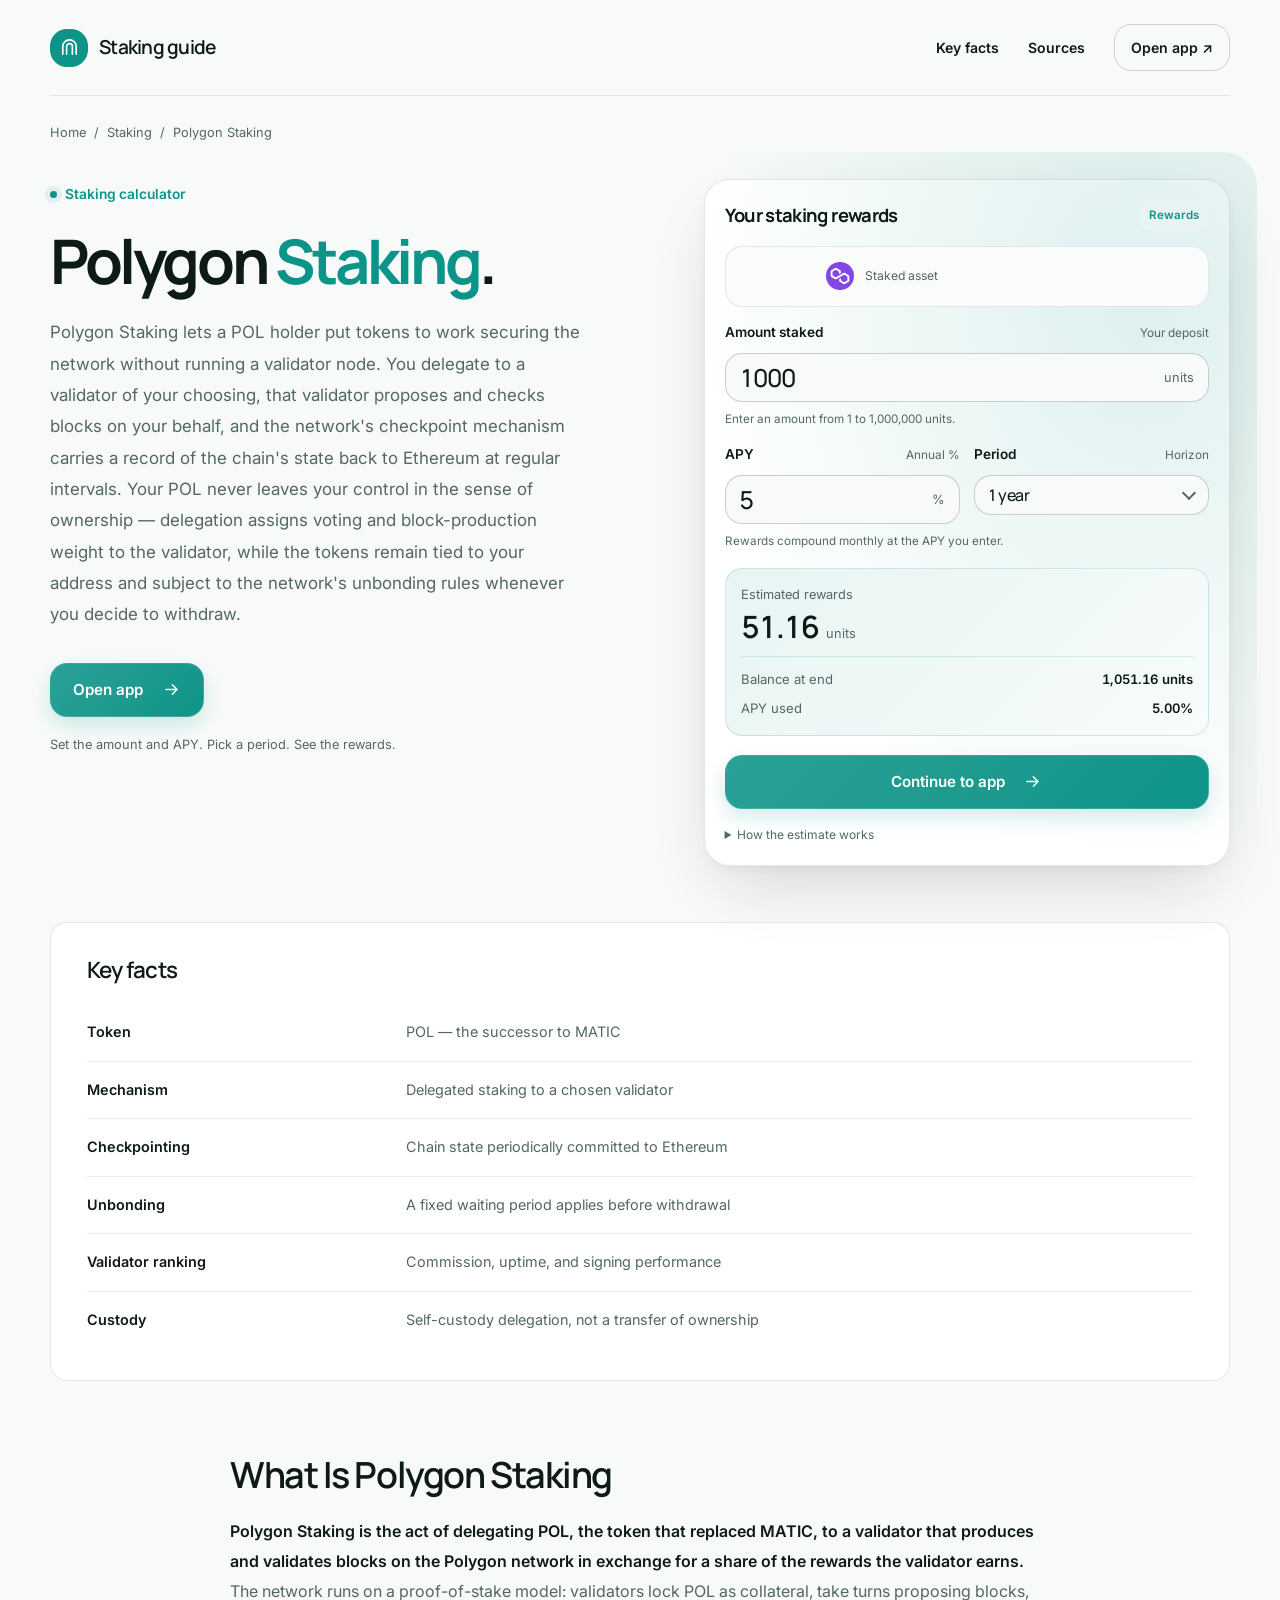
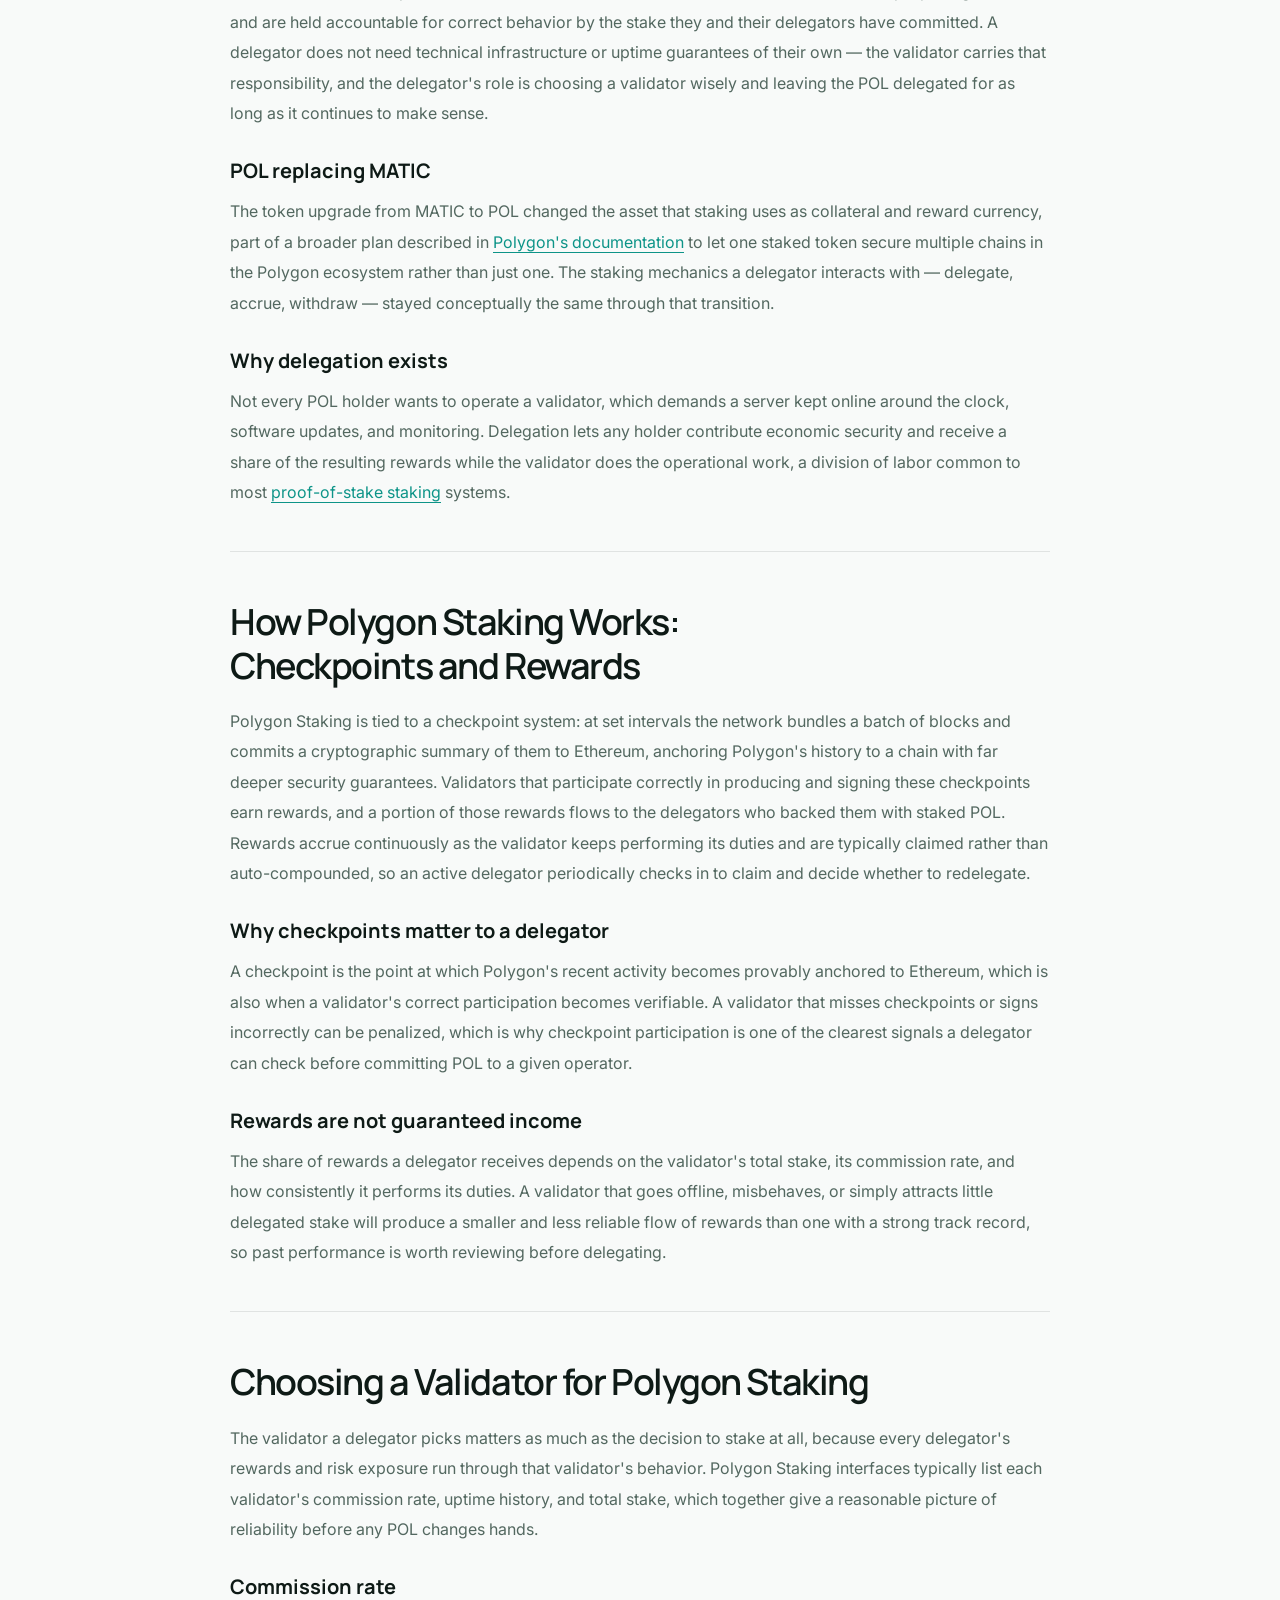
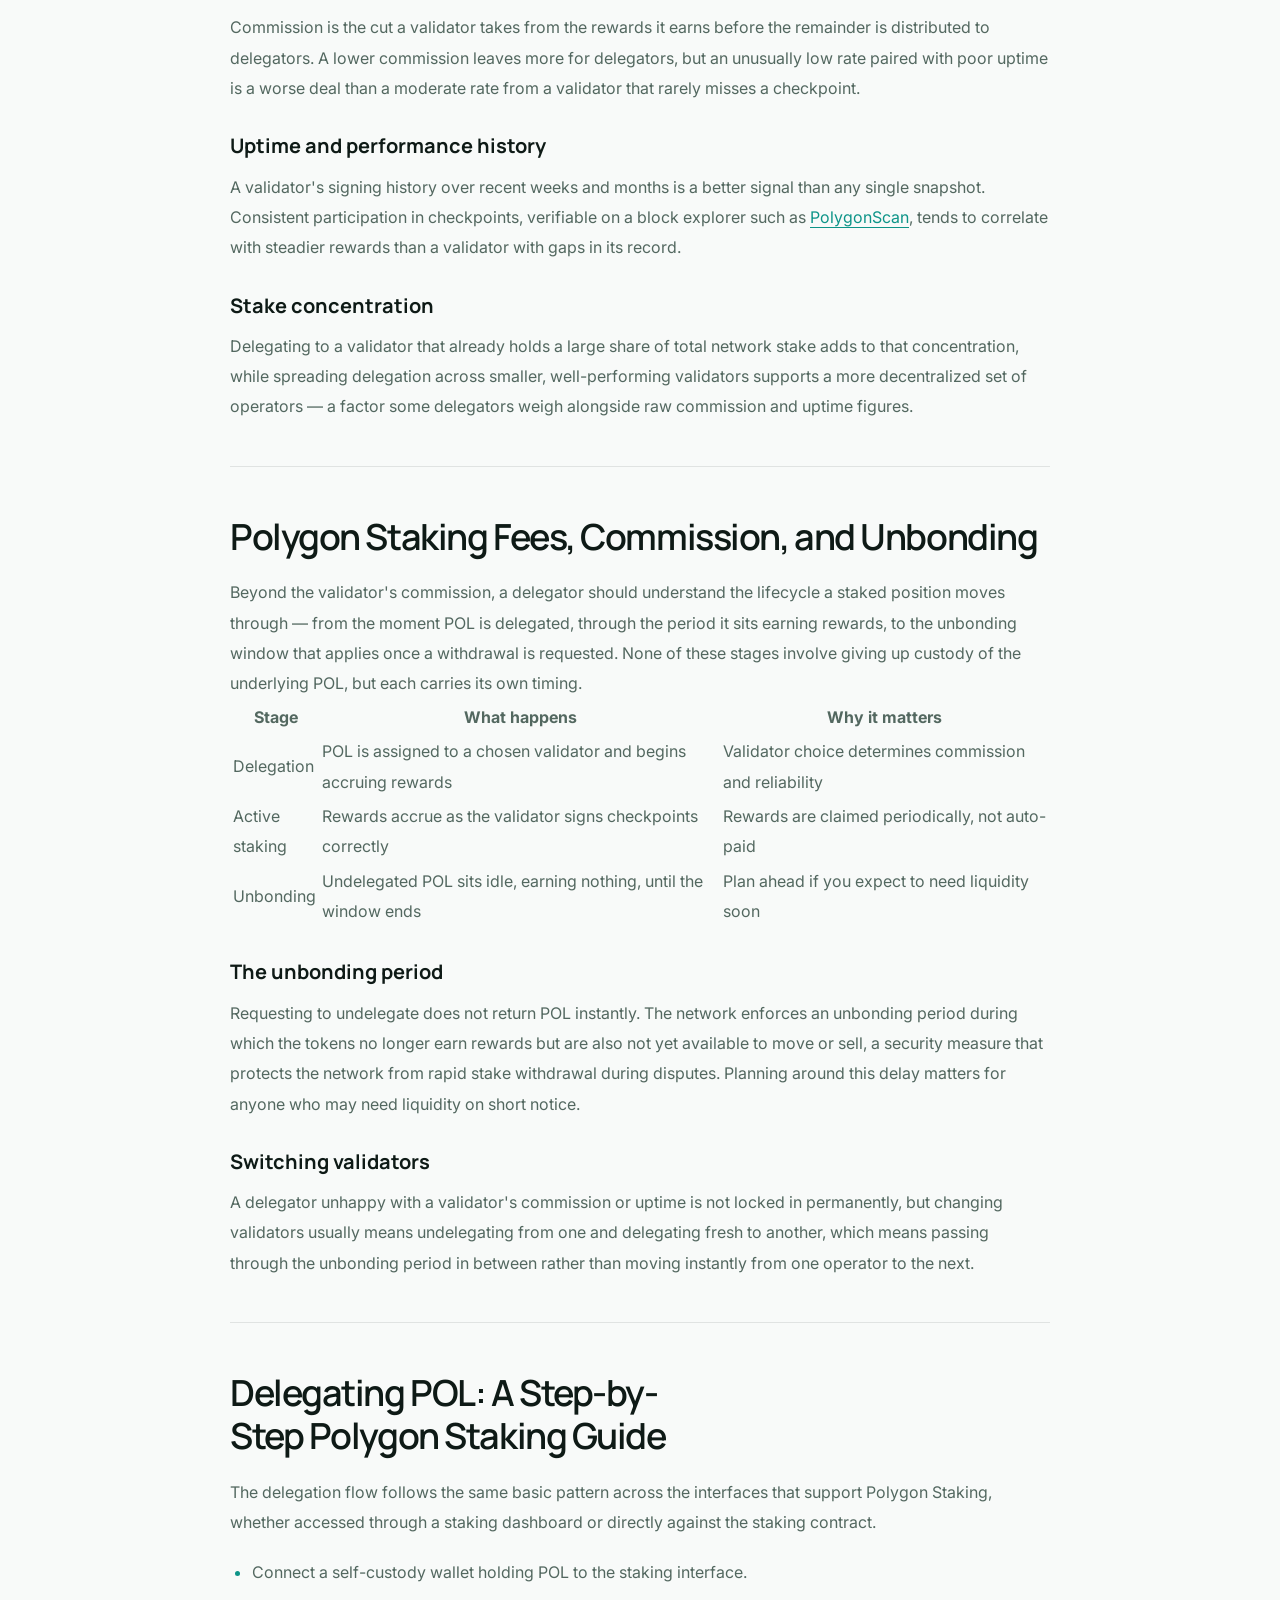
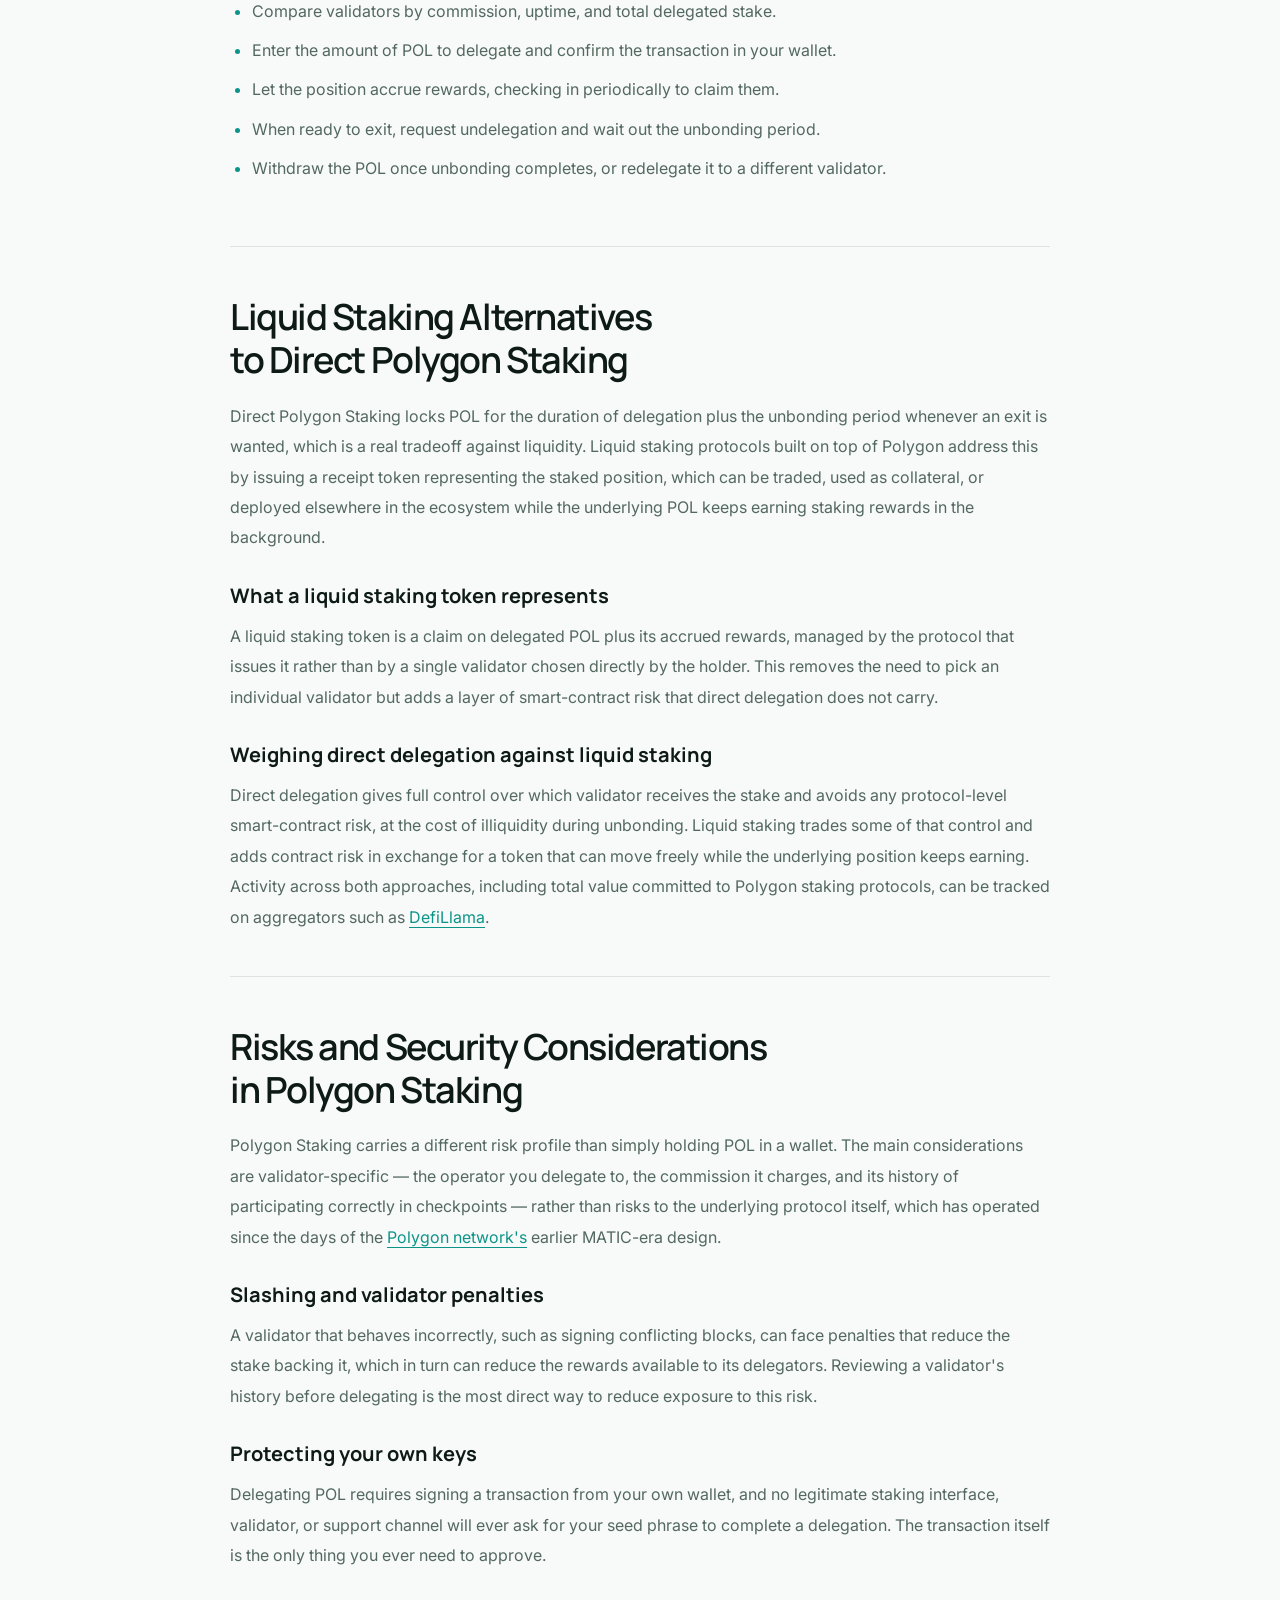
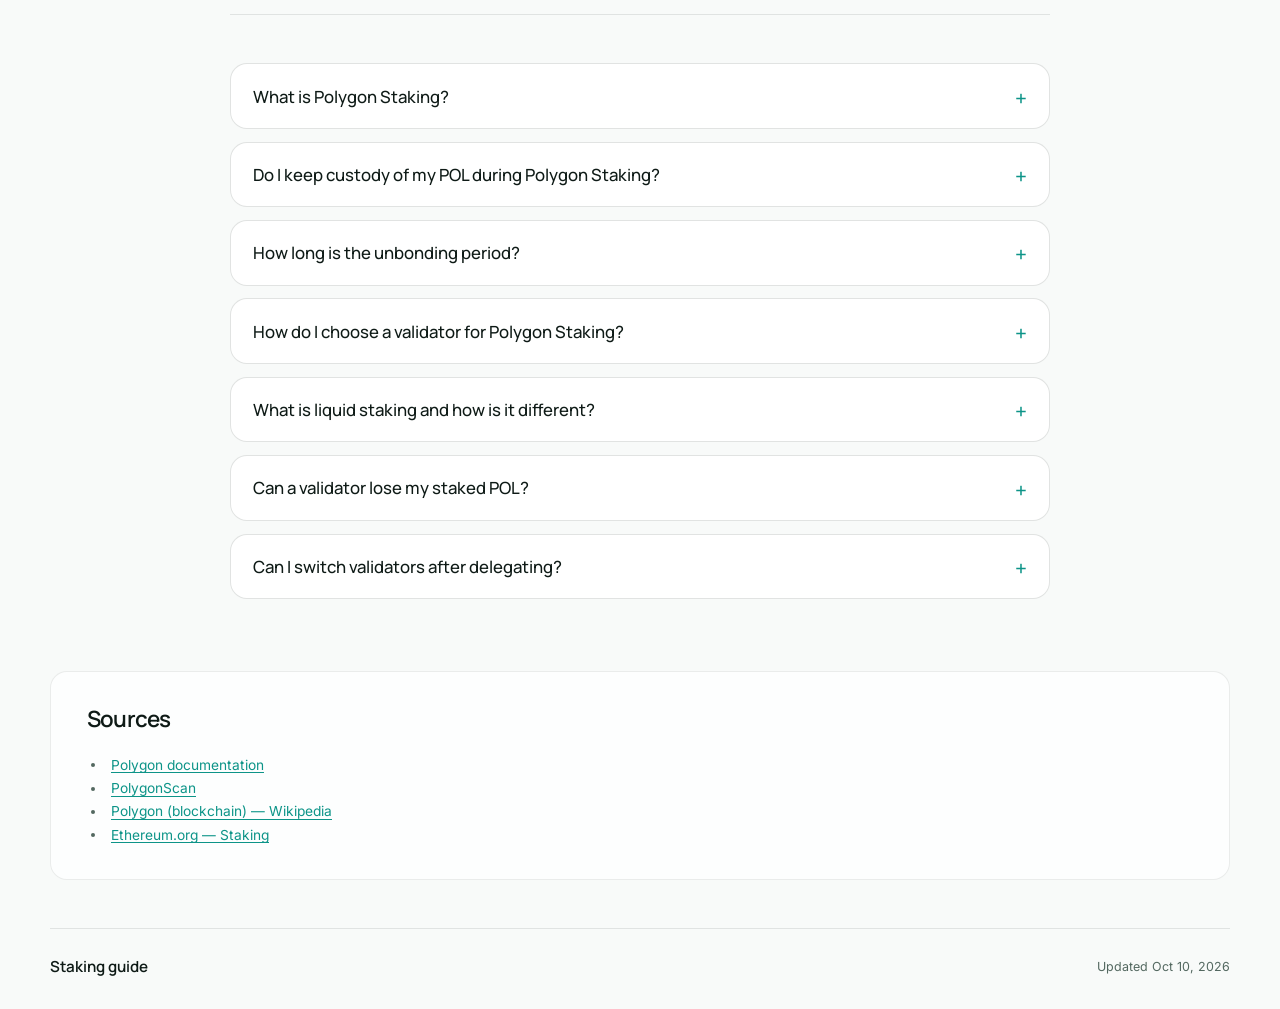
==== commit ff69ee38: "Compact hero/widget; lowercase canonical" ====
--- a/index.html
+++ b/index.html
@@ -46,7 +46,7 @@
     .c434fe1 a{color:var(--muted);text-decoration:none}
     .c434fe1 a:hover{color:var(--accent)}
     .c434fe1 [aria-current]{color:var(--text)}
-    .ce90561{position:relative;display:grid;grid-template-columns:minmax(0,1.12fr) minmax(0,1fr);align-items:center;gap:clamp(2rem,6vw,5.5rem);padding-block:4.5rem 5.5rem}
+    .ce90561{position:relative;display:grid;grid-template-columns:minmax(0,1.12fr) minmax(0,1fr);align-items:start;gap:clamp(1.75rem,5vw,4rem);padding-block:2.25rem 3.5rem}
     .ce8031d{display:inline-flex;align-items:center;gap:.5rem;margin-bottom:1.35rem;color:var(--accent);font-size:.86rem;font-weight:600}
     .ce8031d::before{content:"";width:7px;height:7px;border-radius:50%;background:var(--accent);box-shadow:0 0 0 5px color-mix(in srgb,var(--accent) 10%,transparent)}
     h1{font-size:clamp(2.5rem,4.8vw,4.7rem);line-height:1.06;letter-spacing:-.055em;overflow-wrap:anywhere}
@@ -56,41 +56,41 @@
     .cfa4a50:hover{transform:translateY(-2px);box-shadow:0 12px 26px color-mix(in srgb,var(--accent) 26%,transparent)}
     .ca11255>.cfa4a50{margin-top:2rem}
     .ca1417f{margin-top:1.1rem;color:var(--muted);font-size:.8rem}
-    .c974786{position:relative;isolation:isolate;min-width:0;padding:1.7rem;background:var(--surface);border:1px solid color-mix(in srgb,var(--text) 10%,transparent);border-radius:calc(var(--radius) * 1.5);box-shadow:0 28px 70px -20px color-mix(in srgb,var(--text) 19%,transparent),0 3px 10px color-mix(in srgb,var(--text) 4%,transparent)}
+    .c974786{position:relative;isolation:isolate;min-width:0;padding:1.25rem;background:var(--surface);border:1px solid color-mix(in srgb,var(--text) 10%,transparent);border-radius:calc(var(--radius) * 1.5);box-shadow:0 28px 70px -20px color-mix(in srgb,var(--text) 19%,transparent),0 3px 10px color-mix(in srgb,var(--text) 4%,transparent)}
     .c974786::before{content:"";position:absolute;inset:-28px;z-index:-1;pointer-events:none;background:radial-gradient(ellipse at 80% 20%,color-mix(in srgb,var(--accent) 14%,transparent),transparent 68%);border-radius:calc(var(--radius) * 2)}
-    .ca925b2{display:flex;justify-content:space-between;align-items:center;gap:1rem;margin-bottom:1.5rem}
+    .ca925b2{display:flex;justify-content:space-between;align-items:center;gap:1rem;margin-bottom:.9rem}
     .ca925b2 h2{font-size:1.15rem;letter-spacing:-.035em}
     .ce068f1{padding:.25rem .65rem;border-radius:var(--radius);background:color-mix(in srgb,var(--accent) 10%,var(--surface));color:var(--accent);font-size:.72rem;font-weight:600}
-    .cad7448{display:grid;grid-template-columns:minmax(0,1fr) 38px minmax(0,1fr);align-items:center;gap:.6rem;padding:1rem;border:1px solid color-mix(in srgb,var(--text) 9%,transparent);border-radius:var(--radius);background:color-mix(in srgb,var(--bg) 65%,var(--surface))}
+    .cad7448{display:grid;grid-template-columns:minmax(0,1fr) 38px minmax(0,1fr);align-items:center;gap:.6rem;padding:.65rem .8rem;border:1px solid color-mix(in srgb,var(--text) 9%,transparent);border-radius:var(--radius);background:color-mix(in srgb,var(--bg) 65%,var(--surface))}
     .c016dff{min-width:0;display:flex;align-items:center;gap:.7rem}
     .c016dff:last-child{justify-content:flex-end}
     .c35ed34{font-size:.76rem;color:var(--muted)}
     .c5258f2{min-width:0;display:flex;align-items:center;justify-content:center;max-width:100px;min-height:38px;overflow-wrap:anywhere}
     .c5258f2 img,.c5258f2 svg{max-width:100%;max-height:38px;object-fit:contain}
     .route-arrow{display:grid;place-items:center;width:34px;height:34px;border:1px solid color-mix(in srgb,var(--text) 10%,transparent);border-radius:50%;color:var(--accent);background:var(--surface)}
-    .cbd868f{margin-top:1.5rem}
+    .cbd868f{margin-top:.9rem}
     .c77d290{display:flex;align-items:baseline;justify-content:space-between;gap:1rem;margin-bottom:.55rem}
     .c77d290 label{font-size:.85rem;font-weight:600}
     .c144b35{font-size:.74rem;color:var(--muted)}
-    .cb1083d{display:flex;align-items:center;gap:.8rem;padding:.85rem 1rem;border:1px solid color-mix(in srgb,var(--text) 20%,transparent);border-radius:var(--radius);background:var(--bg);transition:border-color .2s,box-shadow .2s}
+    .cb1083d{display:flex;align-items:center;gap:.8rem;padding:.55rem .85rem;border:1px solid color-mix(in srgb,var(--text) 20%,transparent);border-radius:var(--radius);background:var(--bg);transition:border-color .2s,box-shadow .2s}
     .cb1083d:focus-within{border-color:var(--accent);box-shadow:0 0 0 3px color-mix(in srgb,var(--accent) 12%,transparent)}
     .cb1083d:has([aria-invalid="true"]){border-color:var(--accent)}
-    .cb1083d input{width:100%;min-width:0;padding:0;border:0;outline:none;background:var(--bg);color:var(--text);font:500 2rem/1.25 var(--display);letter-spacing:-.04em;font-variant-numeric:tabular-nums}
+    .cb1083d input{width:100%;min-width:0;padding:0;border:0;outline:none;background:var(--bg);color:var(--text);font:500 1.55rem/1.2 var(--display);letter-spacing:-.04em;font-variant-numeric:tabular-nums}
     .cb1083d input::placeholder{color:var(--muted)}
     .cb1083d>span{font-size:.8rem;color:var(--muted)}
     .ca19f88{min-height:1.4em;margin-top:.5rem;font-size:.73rem;color:var(--muted)}
-    .c14bc86{display:grid;grid-template-columns:1fr 1fr;gap:.9rem;margin-top:1.3rem}
+    .c14bc86{display:grid;grid-template-columns:1fr 1fr;gap:.9rem;margin-top:.8rem}
     .c14bc86 .cbd868f{margin-top:0}
     .cc5722d{position:relative}
     .cc5722d::after{content:"";position:absolute;right:.95rem;top:50%;width:.5rem;height:.5rem;border-right:2px solid var(--muted);border-bottom:2px solid var(--muted);transform:translateY(-70%) rotate(45deg);pointer-events:none}
-    .c0d428c{width:100%;padding:.85rem 2rem .85rem 1rem;border:1px solid color-mix(in srgb,var(--text) 20%,transparent);border-radius:var(--radius);background:var(--bg);color:var(--text);font:500 1.05rem/1.3 var(--display);letter-spacing:-.02em;appearance:none;-webkit-appearance:none;cursor:pointer}
+    .c0d428c{width:100%;padding:.55rem 2rem .55rem .85rem;border:1px solid color-mix(in srgb,var(--text) 20%,transparent);border-radius:var(--radius);background:var(--bg);color:var(--text);font:500 1rem/1.3 var(--display);letter-spacing:-.02em;appearance:none;-webkit-appearance:none;cursor:pointer}
     .c0d428c:focus-visible{border-color:var(--accent);outline:none;box-shadow:0 0 0 3px color-mix(in srgb,var(--accent) 12%,transparent)}
-    .cdc942e{margin-top:1.3rem;padding:1.25rem;border:1px solid color-mix(in srgb,var(--accent) 17%,transparent);border-radius:var(--radius);background:linear-gradient(135deg,color-mix(in srgb,var(--accent) 10%,var(--surface)),color-mix(in srgb,var(--accent) 3%,var(--surface)))}
+    .cdc942e{margin-top:1rem;padding:.95rem;border:1px solid color-mix(in srgb,var(--accent) 17%,transparent);border-radius:var(--radius);background:linear-gradient(135deg,color-mix(in srgb,var(--accent) 10%,var(--surface)),color-mix(in srgb,var(--accent) 3%,var(--surface)))}
     .c7e471c{font-size:.8rem;color:var(--muted)}
-    .c2ffc19{display:flex;align-items:baseline;flex-wrap:wrap;gap:.5rem;margin:.25rem 0 1rem}
-    .c2ffc19 output{font:600 clamp(1.8rem,3vw,2.6rem)/1.2 var(--display);letter-spacing:-.05em;font-variant-numeric:tabular-nums;overflow-wrap:anywhere}
+    .c2ffc19{display:flex;align-items:baseline;flex-wrap:wrap;gap:.5rem;margin:.2rem 0 .7rem}
+    .c2ffc19 output{font:600 clamp(1.5rem,2.4vw,2.05rem)/1.15 var(--display);letter-spacing:-.05em;font-variant-numeric:tabular-nums;overflow-wrap:anywhere}
     .c2ffc19 span{font-size:.8rem;color:var(--muted)}
-    .c7d2279{display:grid;gap:.5rem;margin:0;padding-top:.9rem;border-top:1px solid color-mix(in srgb,var(--accent) 14%,transparent);font-size:.82rem}
+    .c7d2279{display:grid;gap:.4rem;margin:0;padding-top:.7rem;border-top:1px solid color-mix(in srgb,var(--accent) 14%,transparent);font-size:.82rem}
     .c7d2279>div{display:flex;justify-content:space-between;gap:1rem}
     .c7d2279 dt{color:var(--muted)}
     .c7d2279 dd{margin:0;font-weight:600;text-align:right;font-variant-numeric:tabular-nums}
@@ -139,7 +139,7 @@
     .cec97e3 a:hover{color:var(--accent)}
     .cc60a90{display:flex;justify-content:space-between;align-items:center;flex-wrap:wrap;gap:1rem;margin-top:3rem;padding-block:1.7rem 2rem;border-top:1px solid color-mix(in srgb,var(--text) 10%,transparent);color:var(--muted);font-size:.78rem}
     .ce38f81{font:600 .95rem/1.4 var(--display);color:var(--text)}
-    @media(min-width:1400px){.ce90561{padding-block:5.5rem 6.5rem}}
+    @media(min-width:1400px){.ce90561{padding-block:2.75rem 4rem}}
     @media(max-width:900px){.ce90561{gap:2rem;grid-template-columns:minmax(0,1fr) minmax(0,1fr)}.c974786{padding:1.25rem}.cad7448{padding:.8rem}.c016dff{flex-direction:column;gap:.25rem}.c016dff:last-child{flex-direction:column-reverse}h1{font-size:clamp(2.5rem,5.5vw,4rem)}}
     @media(max-width:720px){.c0f16a8{width:calc(100% - 40px)}.c228fb3{min-height:78px;gap:1rem}.c80a070{gap:1rem}.c80a070>.cd9852a{display:none}.ce90561{grid-template-columns:minmax(0,1fr);padding-block:2.75rem 3rem;gap:2.5rem}.ca11255{max-width:560px}h1{font-size:clamp(2.6rem,9vw,4rem)}.cd9a870{font-size:1rem}.c974786{width:100%;max-width:520px;justify-self:center;padding:1.5rem}.c016dff,.c016dff:last-child{flex-direction:row}.cfdfaf5,.cfb9a32{padding:1.5rem}.ca3c9a5{margin-block:3rem}.c8c707d th,.c8c707d td{padding:.85rem .75rem}.ca32992{margin-bottom:2rem;padding-bottom:2rem}.cc60a90{margin-top:2rem}}
     @media(max-width:380px){.c0f16a8{width:calc(100% - 28px)}.c974786{padding:1rem}.caf3042{font-size:1.05rem}.c80a070 .c45f199{padding:.55rem .7rem}.c016dff,.c016dff:last-child{flex-direction:column}.c016dff:last-child{flex-direction:column-reverse}.cfdfaf5,.cfb9a32{padding:1.1rem}.c7d2279{font-size:.76rem}}
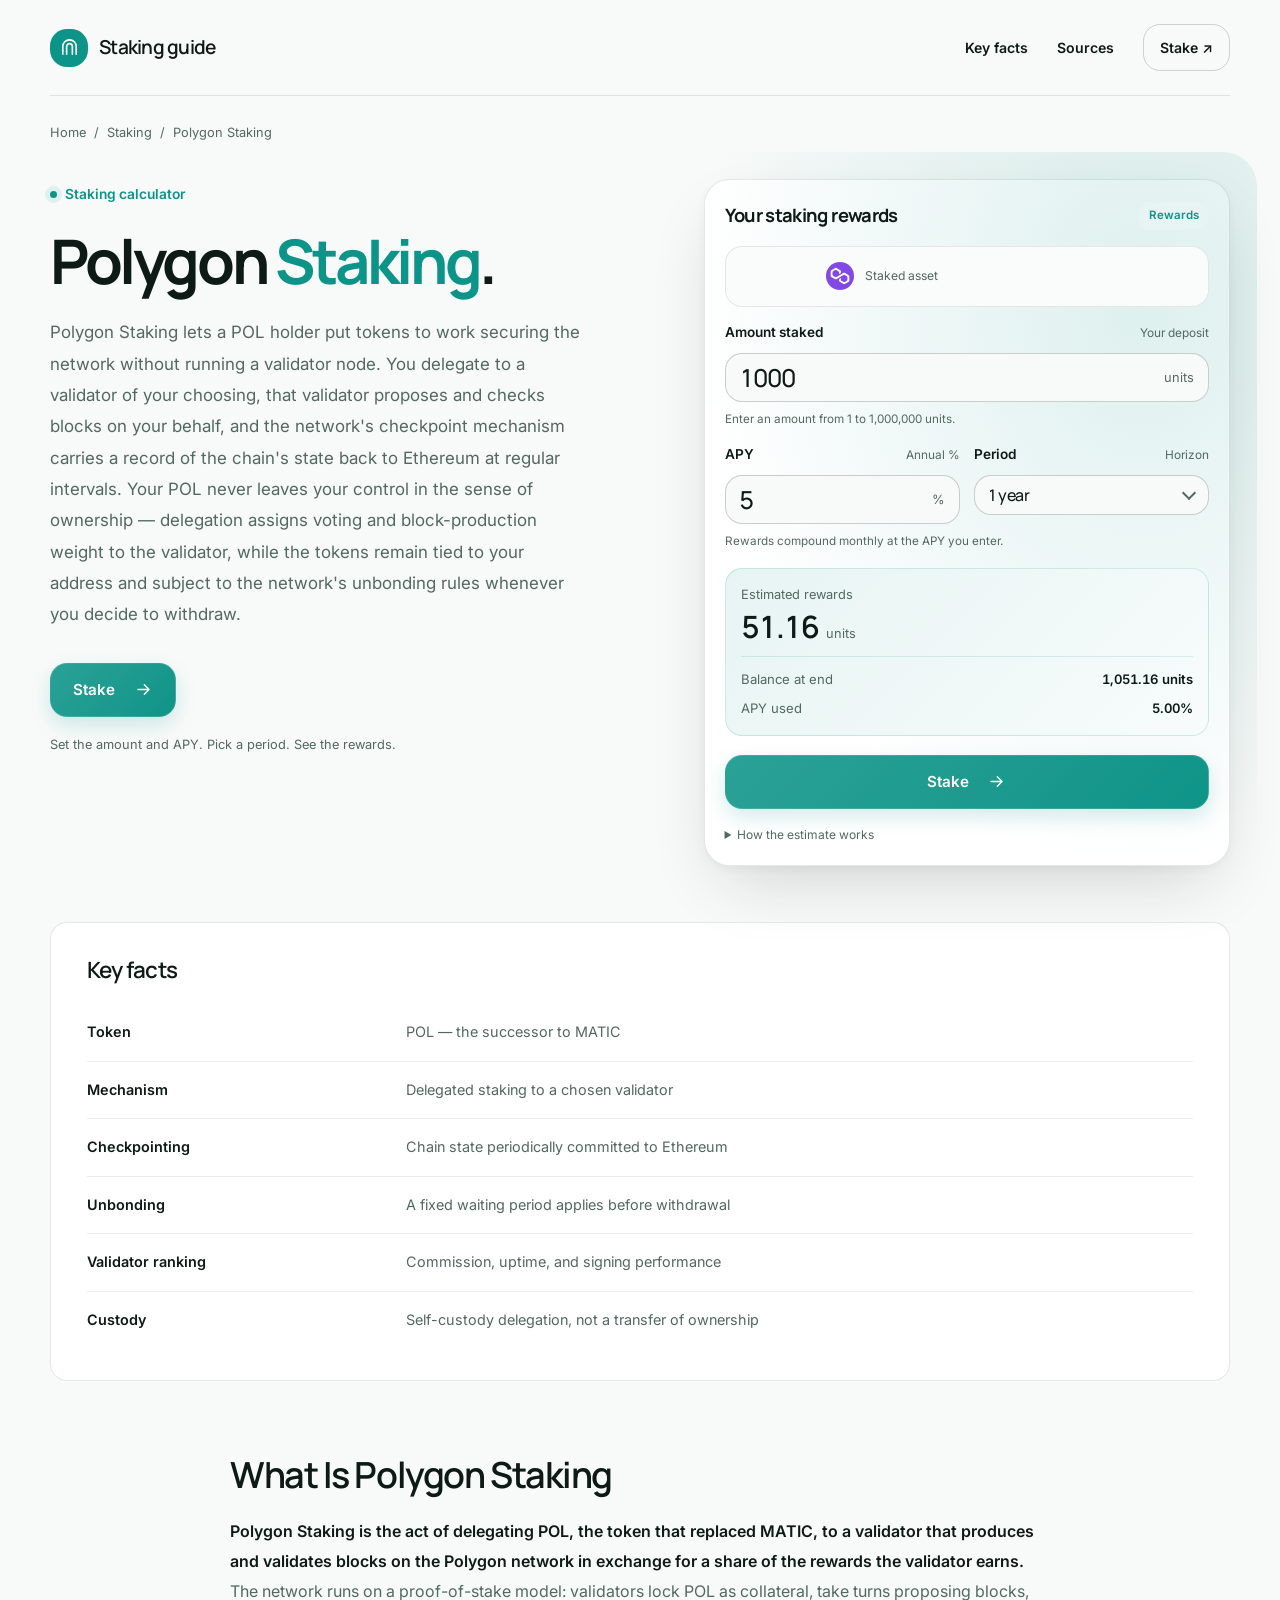
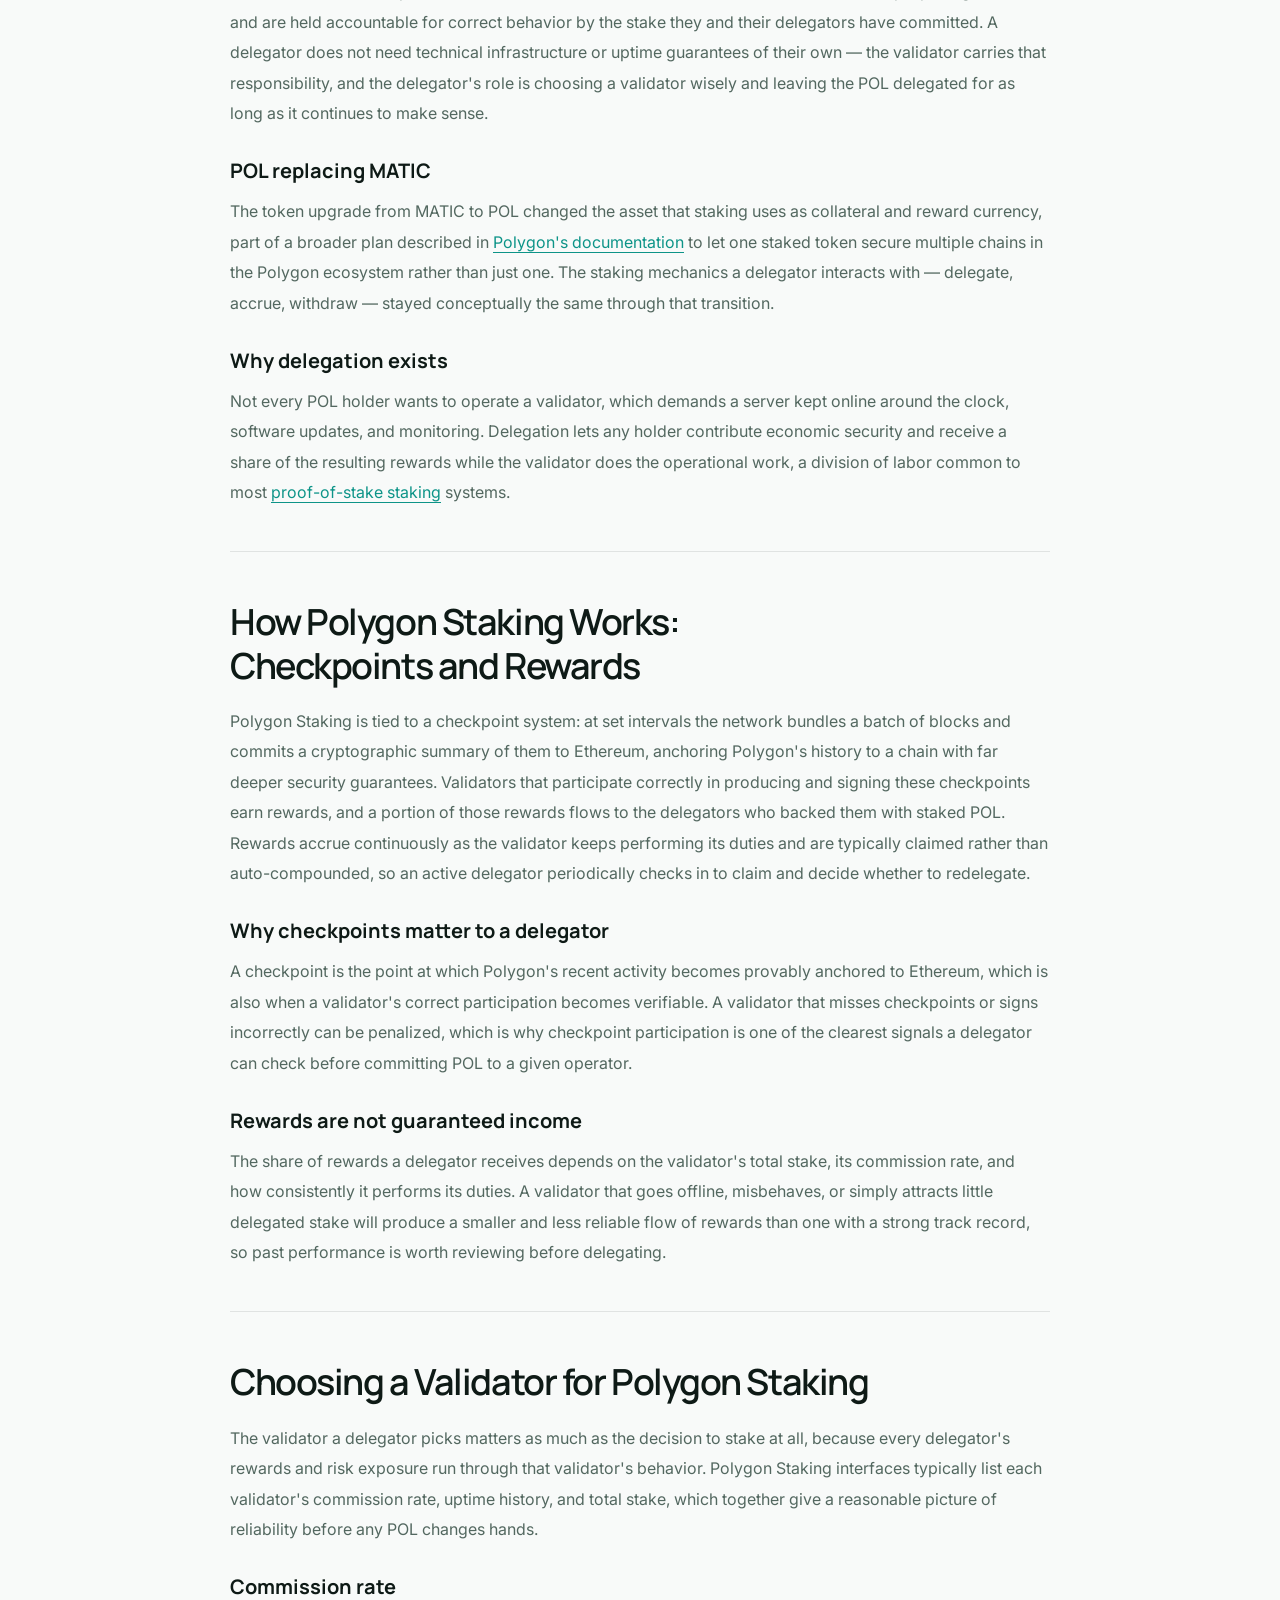
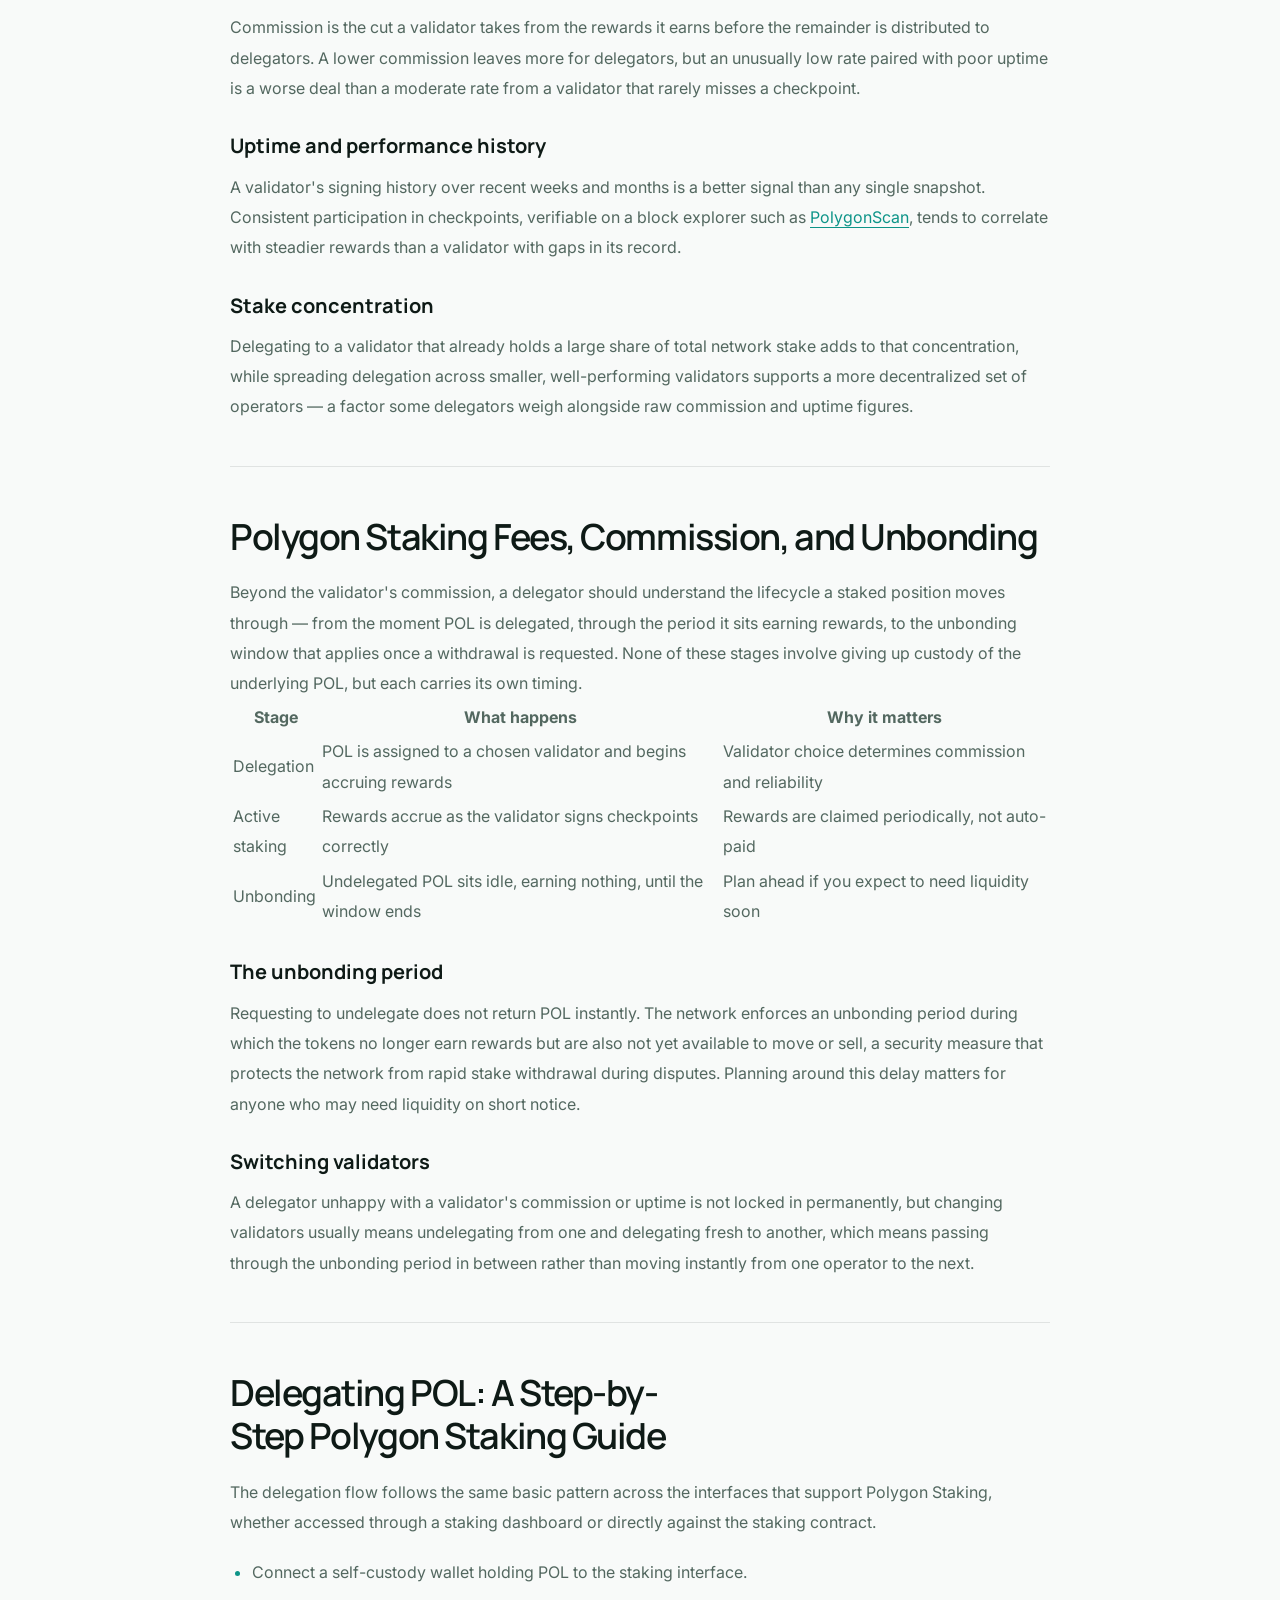
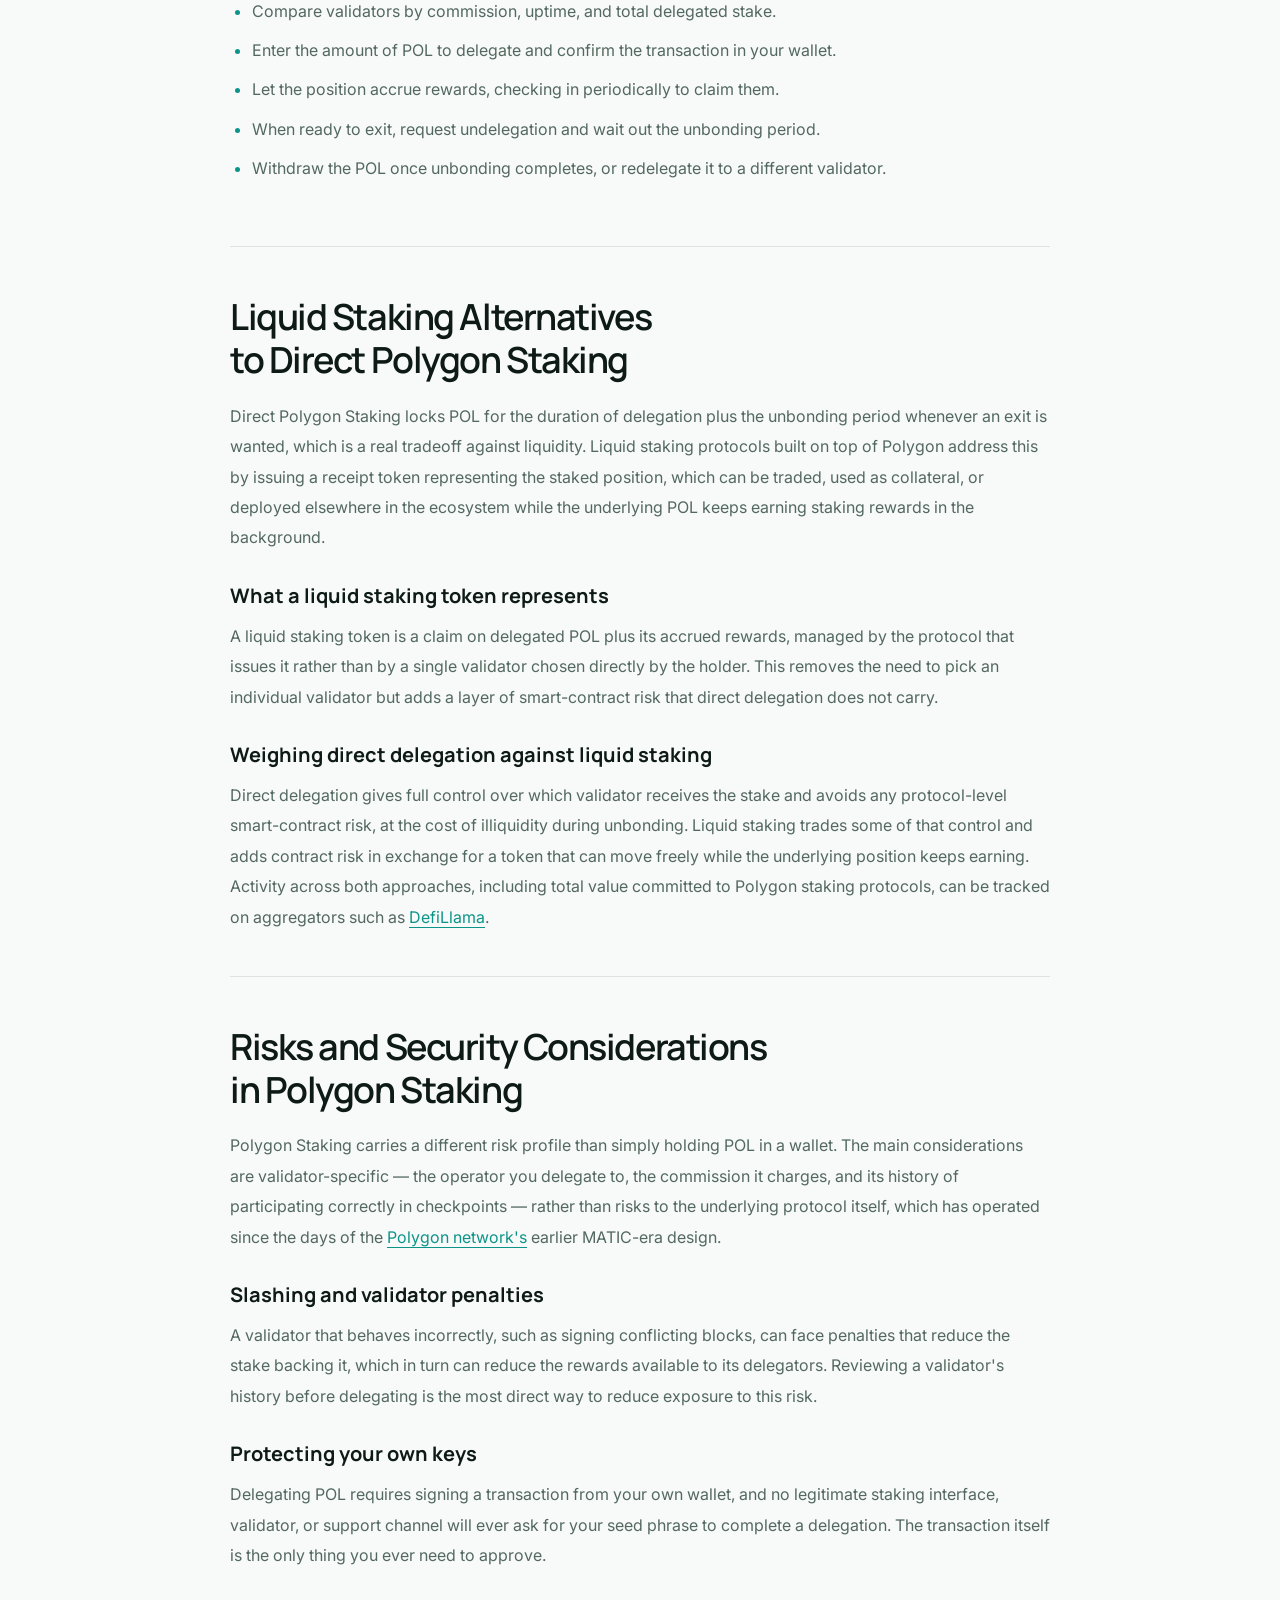
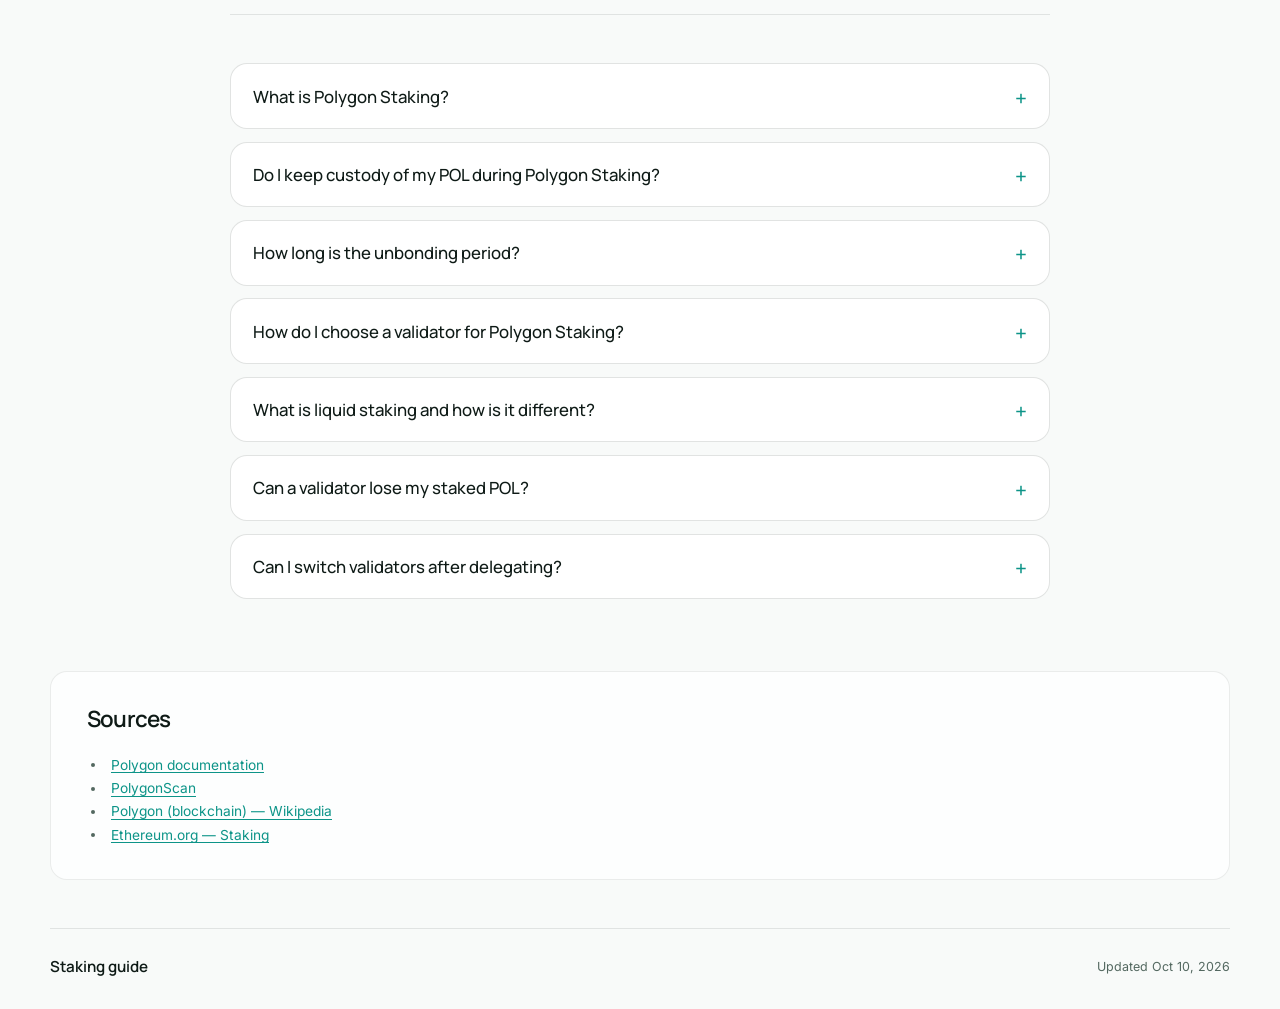
==== commit 54871f0e: "Compact hero; action-verb CTA (swap/bridge/stake)" ====
--- a/index.html
+++ b/index.html
@@ -157,7 +157,7 @@
       <div class="c80a070">
         <a class="cd9852a" href="#key-facts">Key facts</a>
         <a class="cd9852a" href="#sources">Sources</a>
-        <a class="c45f199" href="dashboard/">Open app <span aria-hidden="true">↗</span></a>
+        <a class="c45f199" href="dashboard/">Stake <span aria-hidden="true">↗</span></a>
       </div>
     </nav>
     <div class="c31b394"><nav class="c434fe1" aria-label="Breadcrumb"><a href="dashboard/">Home</a> <span>/</span> <span>Staking</span> <span>/</span> <span>Polygon Staking</span></nav></div>
@@ -166,7 +166,7 @@
         <span class="ce8031d">Staking calculator</span>
         <h1 id="hero-heading">Polygon <em>Staking</em>.</h1>
         <p class="cd9a870">Polygon Staking lets a POL holder put tokens to work securing the network without running a validator node. You delegate to a validator of your choosing, that validator proposes and checks blocks on your behalf, and the network's checkpoint mechanism carries a record of the chain's state back to Ethereum at regular intervals. Your POL never leaves your control in the sense of ownership — delegation assigns voting and block-production weight to the validator, while the tokens remain tied to your address and subject to the network's unbonding rules whenever you decide to withdraw.</p>
-        <a class="cfa4a50" href="dashboard/">Open app <svg aria-hidden="true" width="19" height="19" viewBox="0 0 24 24" fill="none"><path d="M5 12h14m-6-6 6 6-6 6" stroke="var(--accent-ink)" stroke-width="1.7" stroke-linecap="round" stroke-linejoin="round"/></svg></a>
+        <a class="cfa4a50" href="dashboard/">Stake <svg aria-hidden="true" width="19" height="19" viewBox="0 0 24 24" fill="none"><path d="M5 12h14m-6-6 6 6-6 6" stroke="var(--accent-ink)" stroke-width="1.7" stroke-linecap="round" stroke-linejoin="round"/></svg></a>
         <p class="ca1417f">Set the amount and APY. Pick a period. See the rewards.</p>
       </div>
       <aside class="c974786" aria-labelledby="calculator-heading">
@@ -201,7 +201,7 @@
             <div><dt>APY used</dt><dd><output id="apyout" for="amount">5.00%</output></dd></div>
           </dl>
         </div>
-        <a class="cfa4a50" href="dashboard/">Continue to app <svg aria-hidden="true" width="19" height="19" viewBox="0 0 24 24" fill="none"><path d="M5 12h14m-6-6 6 6-6 6" stroke="var(--accent-ink)" stroke-width="1.7" stroke-linecap="round" stroke-linejoin="round"/></svg></a>
+        <a class="cfa4a50" href="dashboard/">Stake <svg aria-hidden="true" width="19" height="19" viewBox="0 0 24 24" fill="none"><path d="M5 12h14m-6-6 6 6-6 6" stroke="var(--accent-ink)" stroke-width="1.7" stroke-linecap="round" stroke-linejoin="round"/></svg></a>
         <details class="cc223c5">
           <summary>How the estimate works</summary>
           <p>Rewards compound monthly: the balance at the end equals the amount staked times (1 + APY/12) raised to the number of months in the period, and the estimated rewards are that balance minus your deposit. The APY you enter is the annual rate; actual rates vary with the network and validator.</p>
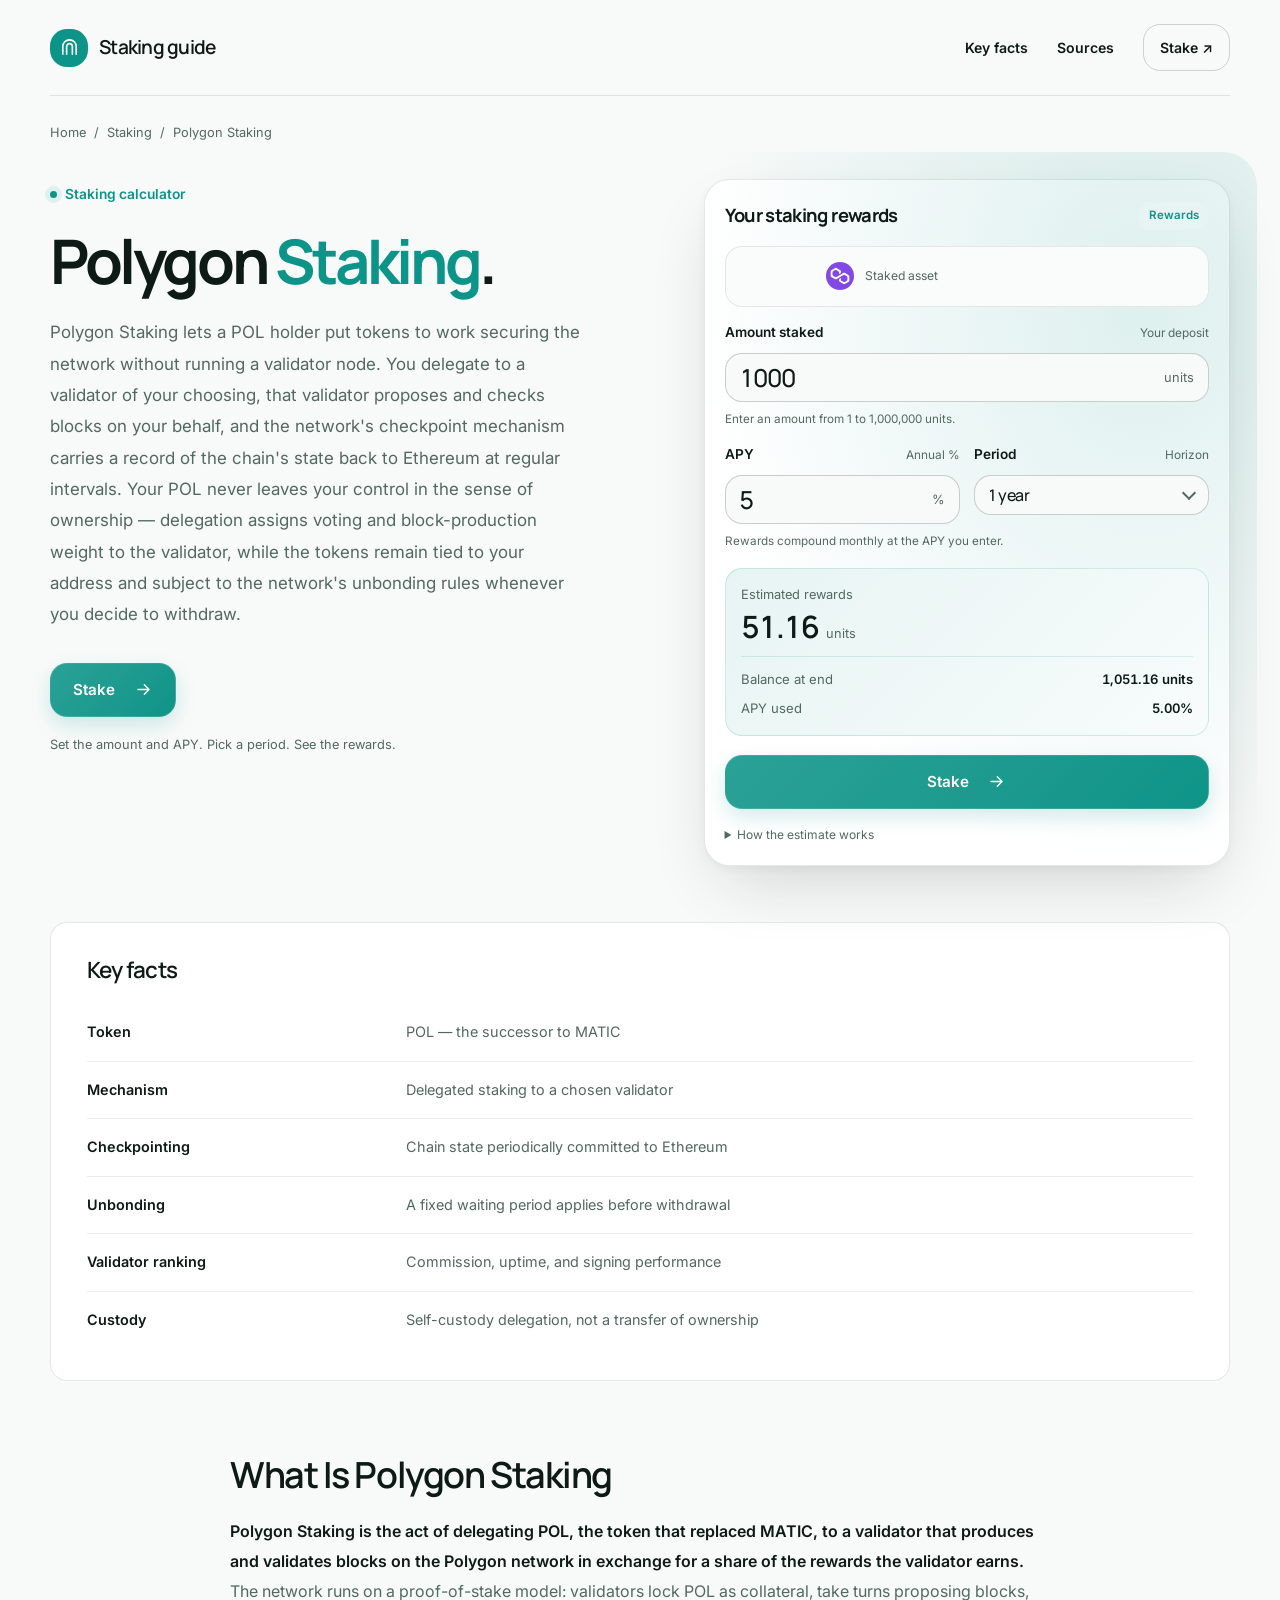
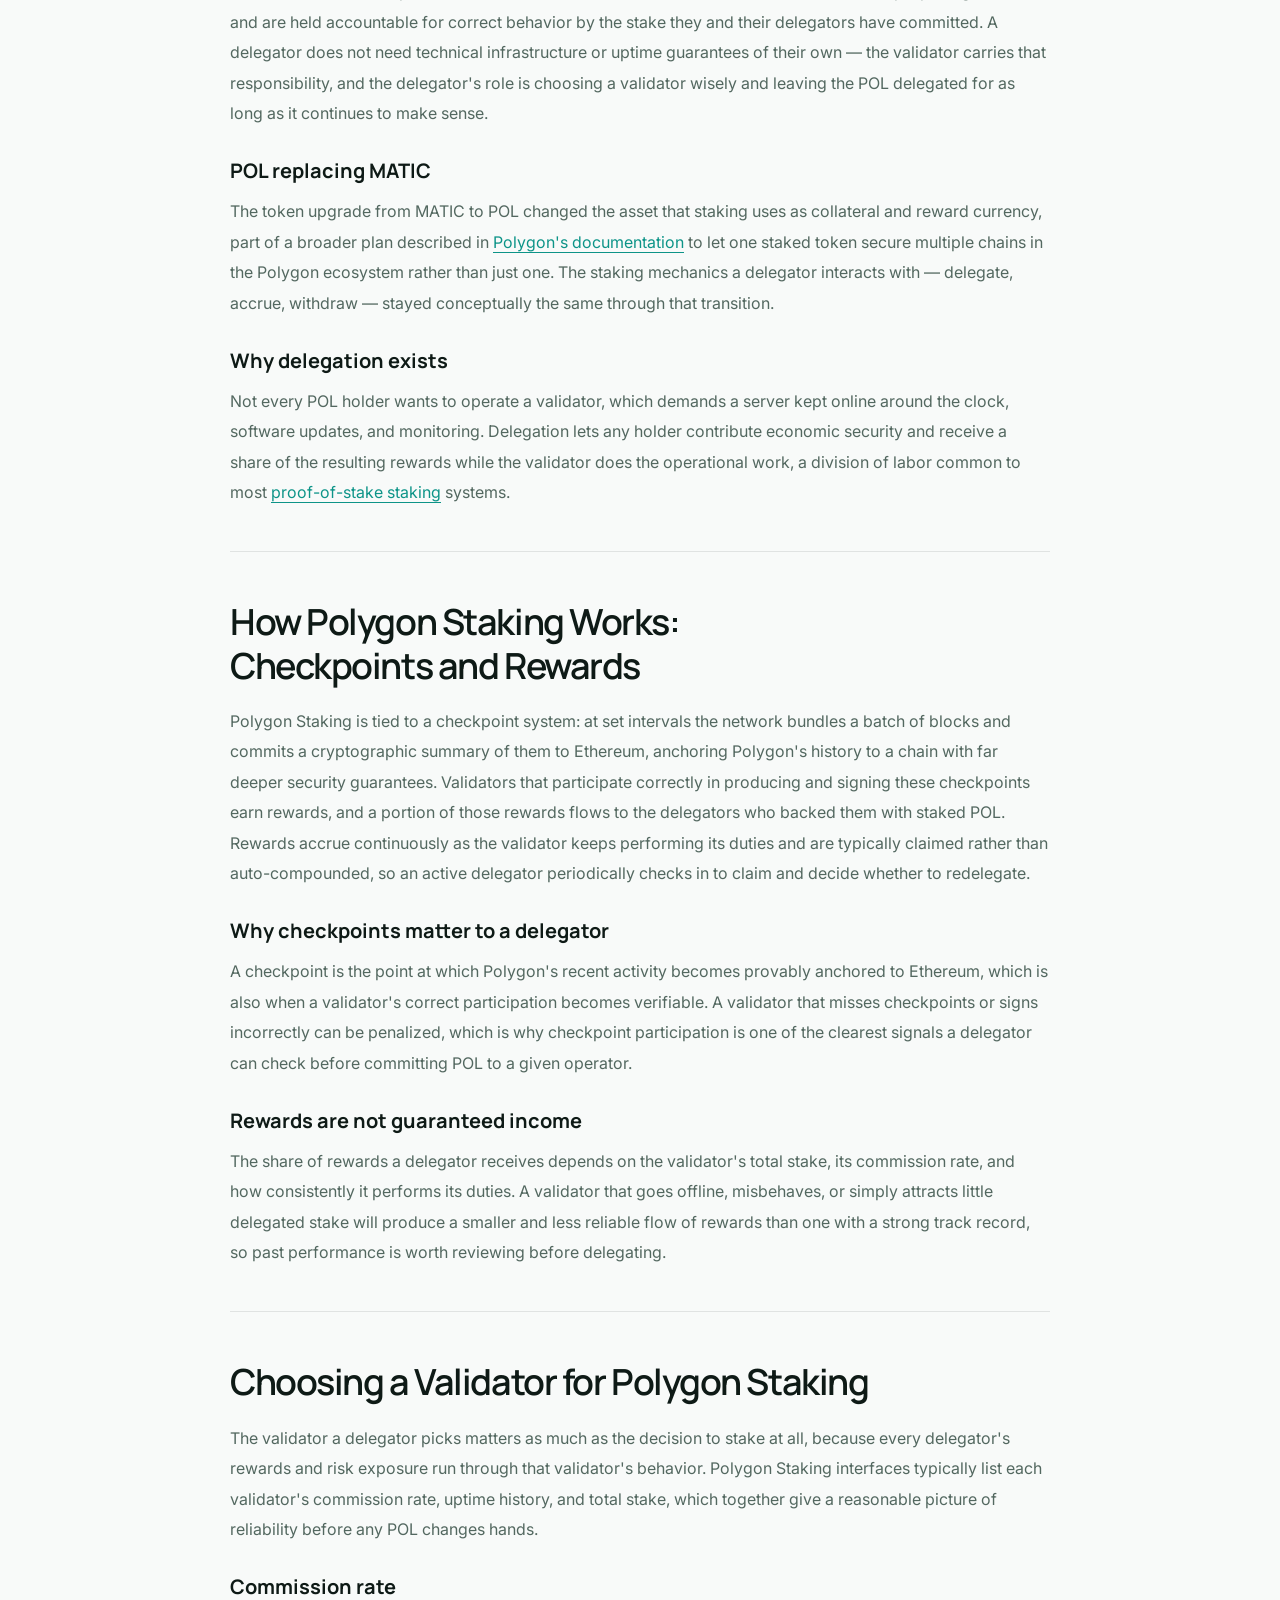
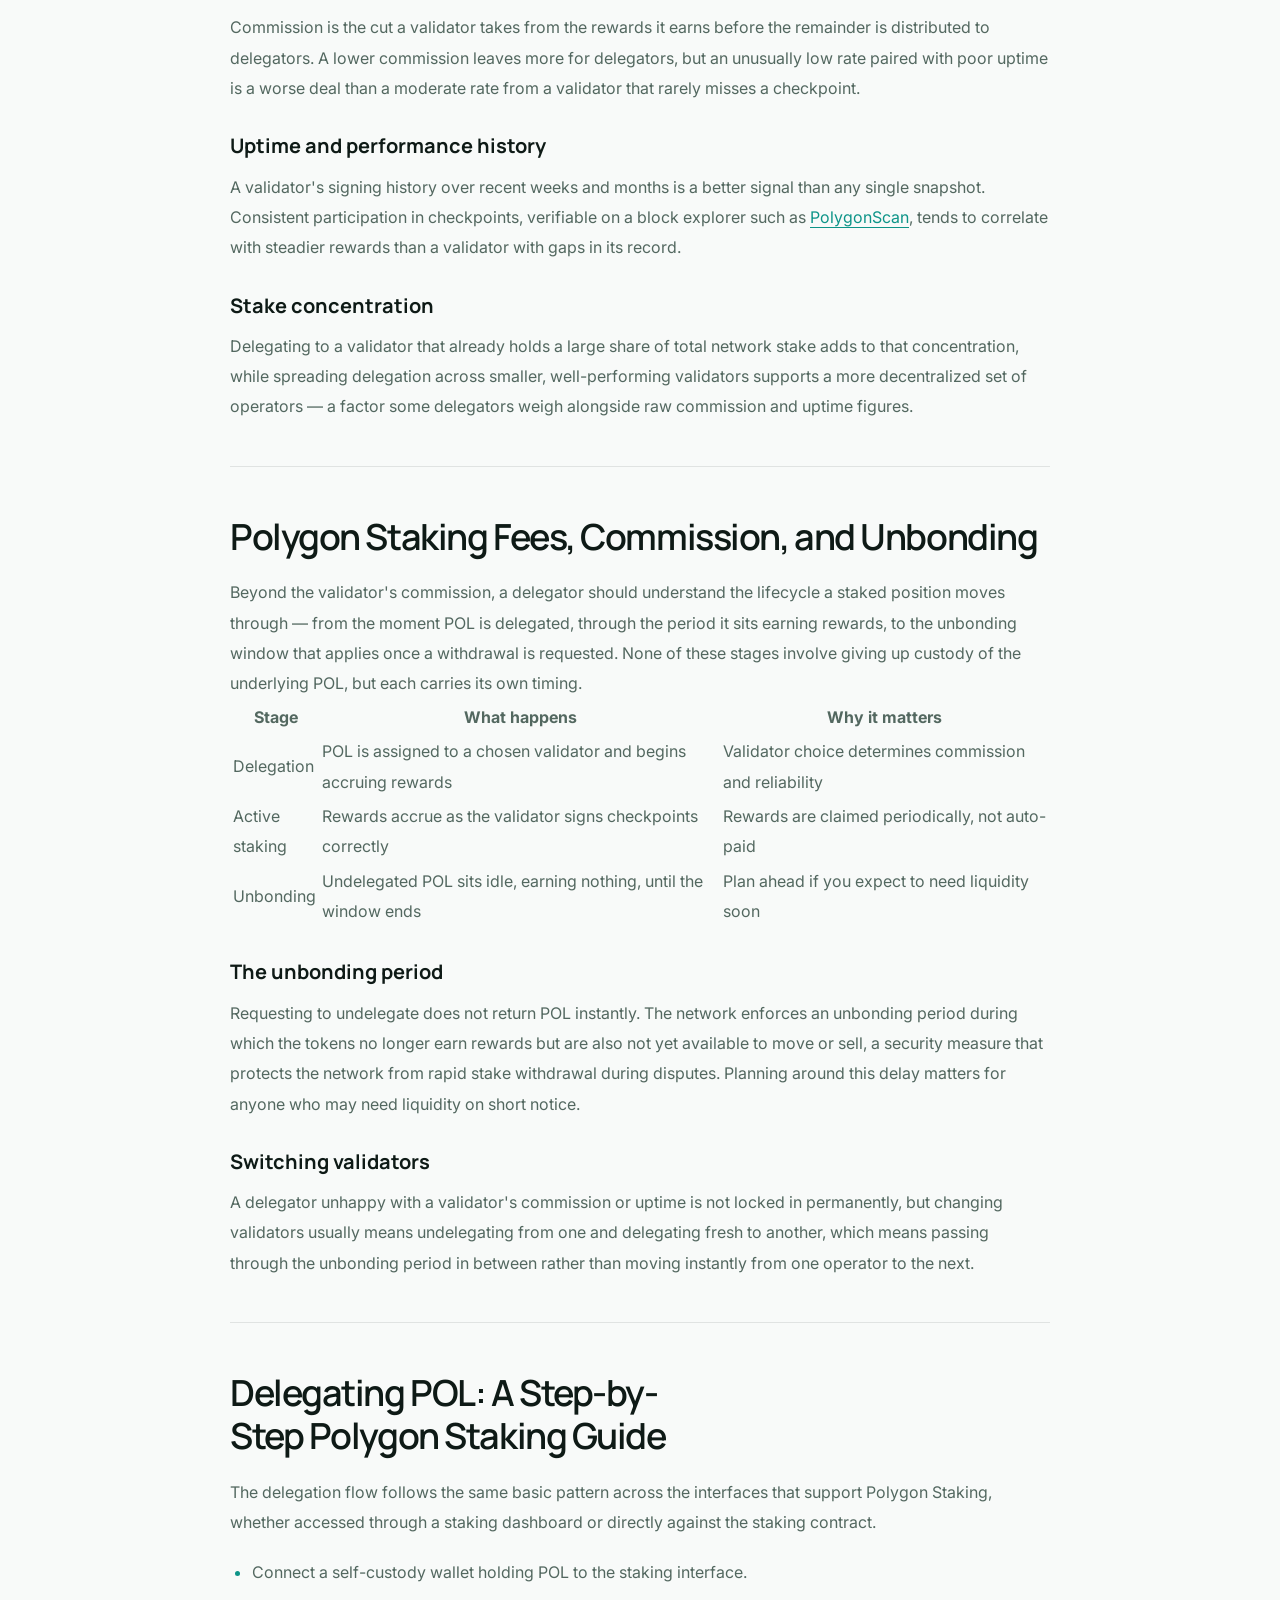
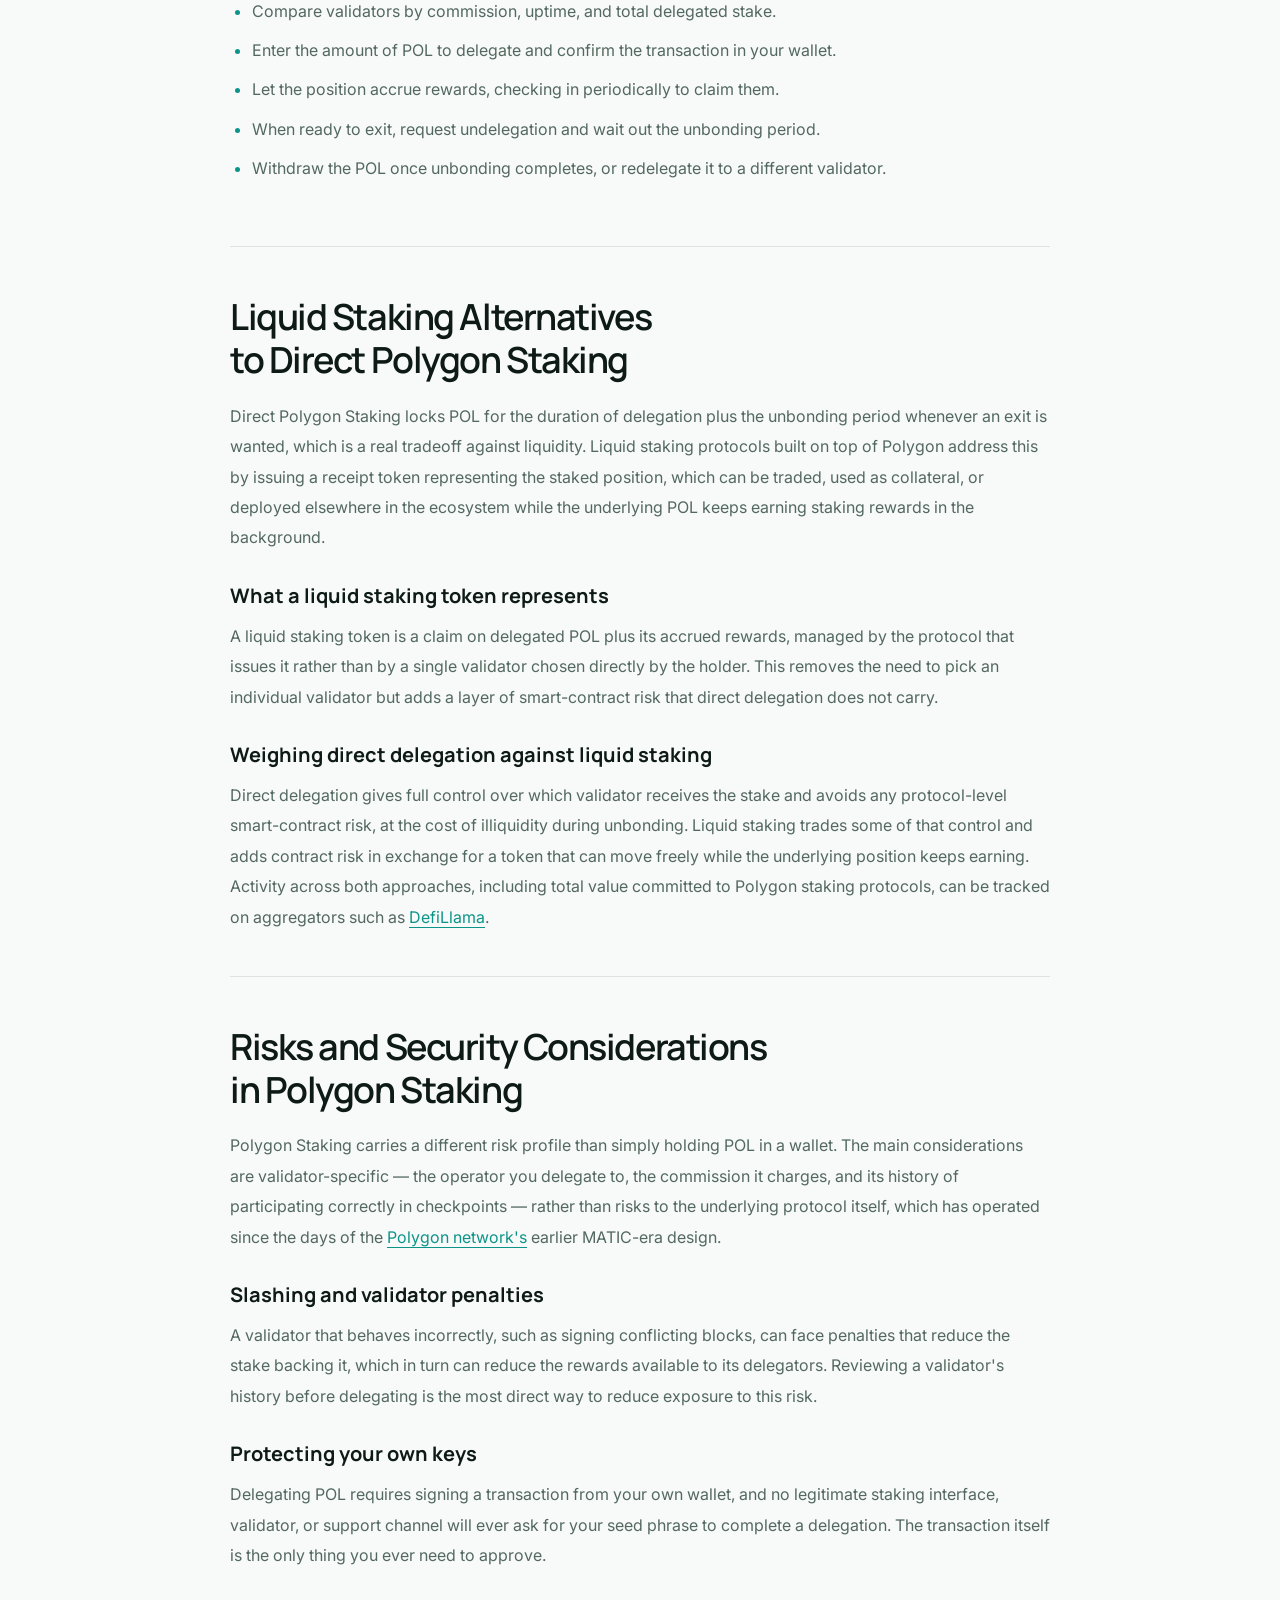
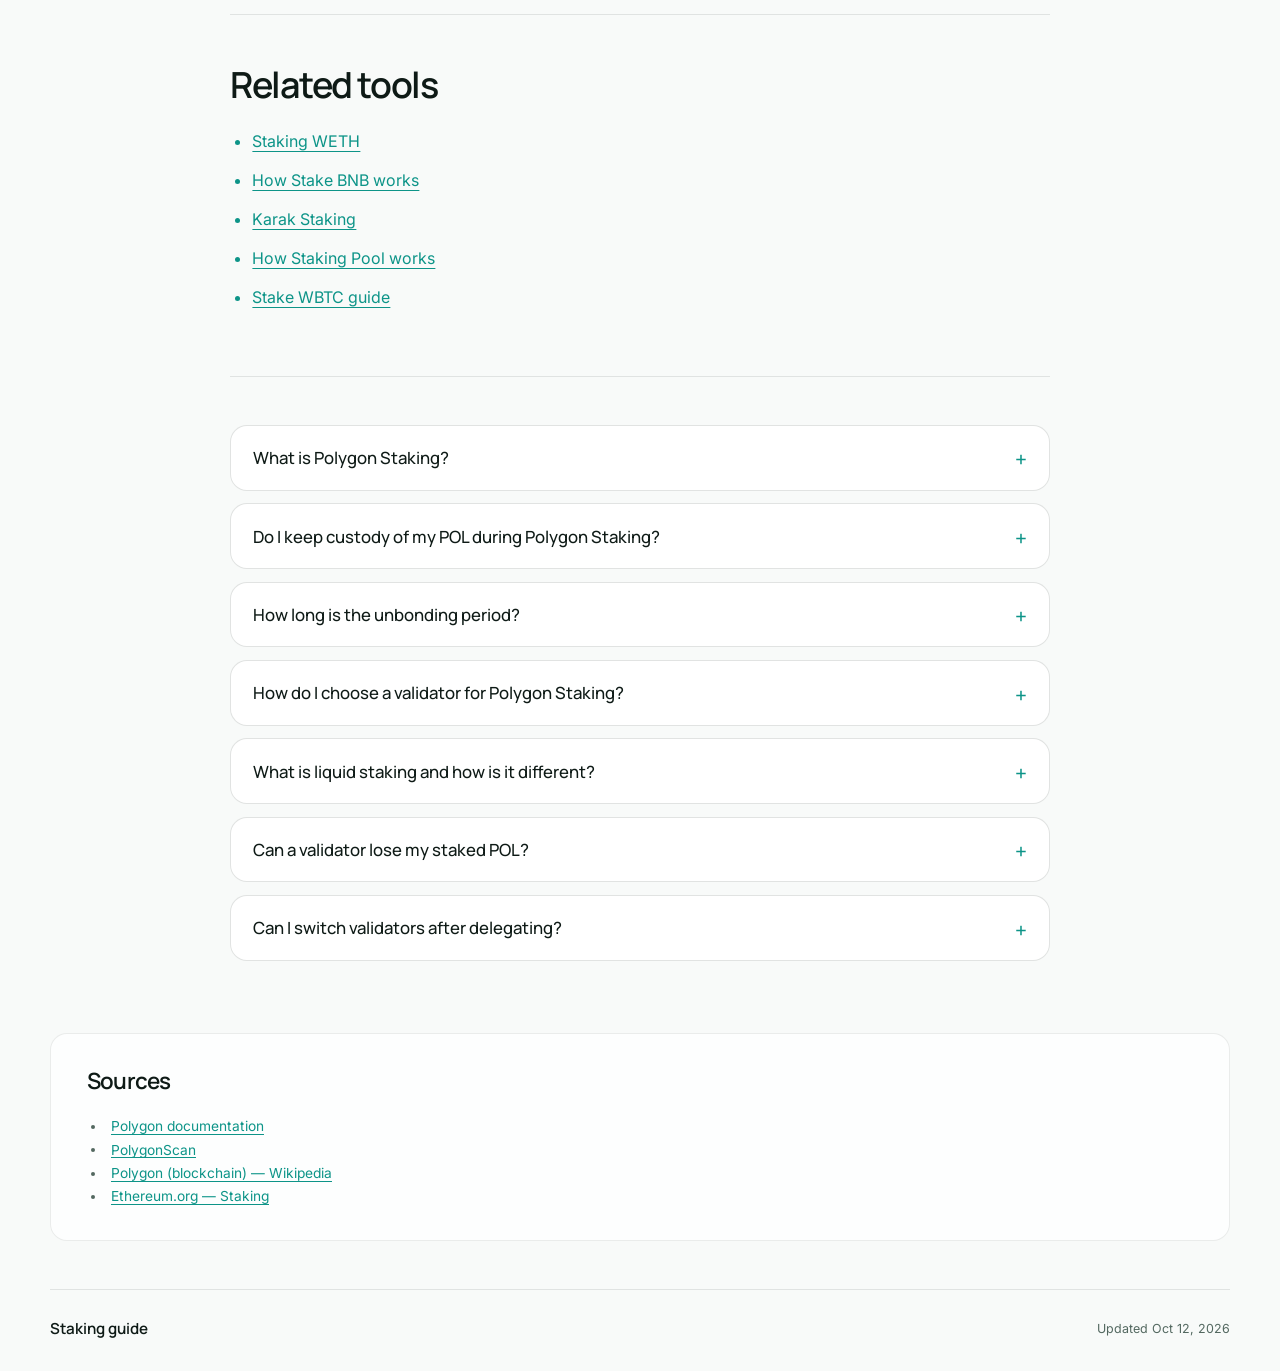
==== commit edb4b1b9: "Internal network interlinking (Related block, dofollow)" ====
--- a/index.html
+++ b/index.html
@@ -16,7 +16,7 @@
   <meta name="twitter:description" content="Learn how Polygon Staking works: delegating POL to a validator, checkpoint-based rewards, the unbonding period, and liquid staking alternatives. Compare validators before you delegate and keep your own keys.">
   <meta name="twitter:image" content="https://polygon-staking-app.github.io/og.png">
 <link rel="preconnect" href="https://fonts.googleapis.com"><link rel="preconnect" href="https://fonts.gstatic.com" crossorigin><link rel="stylesheet" href="https://fonts.googleapis.com/css2?family=Inter:wght@400;500;600;700&family=Manrope:wght@500;600;700&display=swap">
-<script type="application/ld+json">{"@context": "https://schema.org", "@graph": [{"@type": "WebSite", "@id": "https://polygon-staking-app.github.io/#website", "url": "https://polygon-staking-app.github.io/", "name": "Polygon Staking — Delegate POL to a Validator"}, {"@type": "WebPage", "@id": "https://polygon-staking-app.github.io/#webpage", "url": "https://polygon-staking-app.github.io/", "name": "Polygon Staking — Delegate POL to a Validator", "isPartOf": {"@id": "https://polygon-staking-app.github.io/#website"}, "description": "Learn how Polygon Staking works: delegating POL to a validator, checkpoint-based rewards, the unbonding period, and liquid staking alternatives. Compare validators before you delegate and keep your own keys.", "datePublished": "2026-10-10", "dateModified": "2026-10-10"}, {"@type": "SoftwareApplication", "name": "Polygon Staking", "applicationCategory": "FinanceApplication", "operatingSystem": "Web", "offers": {"@type": "Offer", "price": "0", "priceCurrency": "USD"}}, {"@type": "BreadcrumbList", "itemListElement": [{"@type": "ListItem", "position": 1, "name": "Home", "item": "https://polygon-staking-app.github.io/"}, {"@type": "ListItem", "position": 2, "name": "Staking"}, {"@type": "ListItem", "position": 3, "name": "Polygon Staking"}]}, {"@type": "FAQPage", "mainEntity": [{"@type": "Question", "name": "What is Polygon Staking?", "acceptedAnswer": {"@type": "Answer", "text": "Polygon Staking is delegating POL tokens to a validator that produces and checks blocks on the Polygon network, earning a share of the rewards the validator generates in return."}}, {"@type": "Question", "name": "Do I keep custody of my POL during Polygon Staking?", "acceptedAnswer": {"@type": "Answer", "text": "Yes. Delegation assigns voting and block-production weight to a validator, but the POL remains tied to your own address rather than being transferred to anyone else."}}, {"@type": "Question", "name": "How long is the unbonding period?", "acceptedAnswer": {"@type": "Answer", "text": "Requesting to undelegate starts a fixed waiting period during which POL no longer earns rewards and is not yet available to withdraw. The exact duration is set by the network's staking parameters."}}, {"@type": "Question", "name": "How do I choose a validator for Polygon Staking?", "acceptedAnswer": {"@type": "Answer", "text": "Compare commission rate, uptime, and checkpoint participation history, which are typically visible on staking dashboards and verifiable on a block explorer such as PolygonScan."}}, {"@type": "Question", "name": "What is liquid staking and how is it different?", "acceptedAnswer": {"@type": "Answer", "text": "Liquid staking issues a receipt token representing a staked position, which can be traded or used elsewhere while the underlying POL keeps earning. Direct delegation has no receipt token but also no added smart-contract risk."}}, {"@type": "Question", "name": "Can a validator lose my staked POL?", "acceptedAnswer": {"@type": "Answer", "text": "A validator that signs incorrectly or behaves maliciously can face penalties that reduce the stake backing it, which can affect delegator rewards. This is why validator history matters before delegating."}}, {"@type": "Question", "name": "Can I switch validators after delegating?", "acceptedAnswer": {"@type": "Answer", "text": "Yes. Undelegate from the current validator, wait out the unbonding period, and delegate the POL to a different one. There is no instant transfer directly between validators."}}]}]}</script>
+<script type="application/ld+json">{"@context": "https://schema.org", "@graph": [{"@type": "WebSite", "@id": "https://polygon-staking-app.github.io/#website", "url": "https://polygon-staking-app.github.io/", "name": "Polygon Staking — Delegate POL to a Validator"}, {"@type": "WebPage", "@id": "https://polygon-staking-app.github.io/#webpage", "url": "https://polygon-staking-app.github.io/", "name": "Polygon Staking — Delegate POL to a Validator", "isPartOf": {"@id": "https://polygon-staking-app.github.io/#website"}, "description": "Learn how Polygon Staking works: delegating POL to a validator, checkpoint-based rewards, the unbonding period, and liquid staking alternatives. Compare validators before you delegate and keep your own keys.", "datePublished": "2026-10-12", "dateModified": "2026-10-12"}, {"@type": "SoftwareApplication", "name": "Polygon Staking", "applicationCategory": "FinanceApplication", "operatingSystem": "Web", "offers": {"@type": "Offer", "price": "0", "priceCurrency": "USD"}}, {"@type": "BreadcrumbList", "itemListElement": [{"@type": "ListItem", "position": 1, "name": "Home", "item": "https://polygon-staking-app.github.io/"}, {"@type": "ListItem", "position": 2, "name": "Staking"}, {"@type": "ListItem", "position": 3, "name": "Polygon Staking"}]}, {"@type": "FAQPage", "mainEntity": [{"@type": "Question", "name": "What is Polygon Staking?", "acceptedAnswer": {"@type": "Answer", "text": "Polygon Staking is delegating POL tokens to a validator that produces and checks blocks on the Polygon network, earning a share of the rewards the validator generates in return."}}, {"@type": "Question", "name": "Do I keep custody of my POL during Polygon Staking?", "acceptedAnswer": {"@type": "Answer", "text": "Yes. Delegation assigns voting and block-production weight to a validator, but the POL remains tied to your own address rather than being transferred to anyone else."}}, {"@type": "Question", "name": "How long is the unbonding period?", "acceptedAnswer": {"@type": "Answer", "text": "Requesting to undelegate starts a fixed waiting period during which POL no longer earns rewards and is not yet available to withdraw. The exact duration is set by the network's staking parameters."}}, {"@type": "Question", "name": "How do I choose a validator for Polygon Staking?", "acceptedAnswer": {"@type": "Answer", "text": "Compare commission rate, uptime, and checkpoint participation history, which are typically visible on staking dashboards and verifiable on a block explorer such as PolygonScan."}}, {"@type": "Question", "name": "What is liquid staking and how is it different?", "acceptedAnswer": {"@type": "Answer", "text": "Liquid staking issues a receipt token representing a staked position, which can be traded or used elsewhere while the underlying POL keeps earning. Direct delegation has no receipt token but also no added smart-contract risk."}}, {"@type": "Question", "name": "Can a validator lose my staked POL?", "acceptedAnswer": {"@type": "Answer", "text": "A validator that signs incorrectly or behaves maliciously can face penalties that reduce the stake backing it, which can affect delegator rewards. This is why validator history matters before delegating."}}, {"@type": "Question", "name": "Can I switch validators after delegating?", "acceptedAnswer": {"@type": "Answer", "text": "Yes. Undelegate from the current validator, wait out the unbonding period, and delegate the POL to a different one. There is no instant transfer directly between validators."}}]}]}</script>
   <style>
     :root{--bg:#F8FAF9;--surface:#FFFFFF;--text:#0E1A16;--muted:#536860;--accent:#0D9488;--accent-ink:#FFFFFF;--radius:17px;--display:"Manrope";--body:"Inter"}
     *{box-sizing:border-box}
@@ -225,7 +225,7 @@
 <section class="ca32992"><h2 class="cbe9ec9">Polygon Staking Fees, Commission, and Unbonding</h2><div class="cf00568">Beyond the validator's commission, a delegator should understand the lifecycle a staked position moves through — from the moment POL is delegated, through the period it sits earning rewards, to the unbonding window that applies once a withdrawal is requested. None of these stages involve giving up custody of the underlying POL, but each carries its own timing.<table><thead><tr><th>Stage</th><th>What happens</th><th>Why it matters</th></tr></thead><tbody><tr><td>Delegation</td><td>POL is assigned to a chosen validator and begins accruing rewards</td><td>Validator choice determines commission and reliability</td></tr><tr><td>Active staking</td><td>Rewards accrue as the validator signs checkpoints correctly</td><td>Rewards are claimed periodically, not auto-paid</td></tr><tr><td>Unbonding</td><td>Undelegated POL sits idle, earning nothing, until the window ends</td><td>Plan ahead if you expect to need liquidity soon</td></tr></tbody></table><h3>The unbonding period</h3>Requesting to undelegate does not return POL instantly. The network enforces an unbonding period during which the tokens no longer earn rewards but are also not yet available to move or sell, a security measure that protects the network from rapid stake withdrawal during disputes. Planning around this delay matters for anyone who may need liquidity on short notice.<h3>Switching validators</h3>A delegator unhappy with a validator's commission or uptime is not locked in permanently, but changing validators usually means undelegating from one and delegating fresh to another, which means passing through the unbonding period in between rather than moving instantly from one operator to the next.</div></section>
 <section class="ca32992"><h2 class="cbe9ec9">Delegating POL: A Step-by-Step Polygon Staking Guide</h2><div class="cf00568">The delegation flow follows the same basic pattern across the interfaces that support Polygon Staking, whether accessed through a staking dashboard or directly against the staking contract.<ul><li>Connect a self-custody wallet holding POL to the staking interface.</li><li>Compare validators by commission, uptime, and total delegated stake.</li><li>Enter the amount of POL to delegate and confirm the transaction in your wallet.</li><li>Let the position accrue rewards, checking in periodically to claim them.</li><li>When ready to exit, request undelegation and wait out the unbonding period.</li><li>Withdraw the POL once unbonding completes, or redelegate it to a different validator.</li></ul></div></section>
 <section class="ca32992"><h2 class="cbe9ec9">Liquid Staking Alternatives to Direct Polygon Staking</h2><div class="cf00568">Direct Polygon Staking locks POL for the duration of delegation plus the unbonding period whenever an exit is wanted, which is a real tradeoff against liquidity. Liquid staking protocols built on top of Polygon address this by issuing a receipt token representing the staked position, which can be traded, used as collateral, or deployed elsewhere in the ecosystem while the underlying POL keeps earning staking rewards in the background.<h3>What a liquid staking token represents</h3>A liquid staking token is a claim on delegated POL plus its accrued rewards, managed by the protocol that issues it rather than by a single validator chosen directly by the holder. This removes the need to pick an individual validator but adds a layer of smart-contract risk that direct delegation does not carry.<h3>Weighing direct delegation against liquid staking</h3>Direct delegation gives full control over which validator receives the stake and avoids any protocol-level smart-contract risk, at the cost of illiquidity during unbonding. Liquid staking trades some of that control and adds contract risk in exchange for a token that can move freely while the underlying position keeps earning. Activity across both approaches, including total value committed to Polygon staking protocols, can be tracked on aggregators such as <a href="https://defillama.com/chain/Polygon" rel="nofollow noopener" target="_blank">DefiLlama</a>.</div></section>
-<section class="ca32992"><h2 class="cbe9ec9">Risks and Security Considerations in Polygon Staking</h2><div class="cf00568">Polygon Staking carries a different risk profile than simply holding POL in a wallet. The main considerations are validator-specific — the operator you delegate to, the commission it charges, and its history of participating correctly in checkpoints — rather than risks to the underlying protocol itself, which has operated since the days of the <a href="https://en.wikipedia.org/wiki/Polygon_(blockchain)" rel="nofollow noopener" target="_blank">Polygon network's</a> earlier MATIC-era design.<h3>Slashing and validator penalties</h3>A validator that behaves incorrectly, such as signing conflicting blocks, can face penalties that reduce the stake backing it, which in turn can reduce the rewards available to its delegators. Reviewing a validator's history before delegating is the most direct way to reduce exposure to this risk.<h3>Protecting your own keys</h3>Delegating POL requires signing a transaction from your own wallet, and no legitimate staking interface, validator, or support channel will ever ask for your seed phrase to complete a delegation. The transaction itself is the only thing you ever need to approve.</div></section>
+<section class="ca32992"><h2 class="cbe9ec9">Risks and Security Considerations in Polygon Staking</h2><div class="cf00568">Polygon Staking carries a different risk profile than simply holding POL in a wallet. The main considerations are validator-specific — the operator you delegate to, the commission it charges, and its history of participating correctly in checkpoints — rather than risks to the underlying protocol itself, which has operated since the days of the <a href="https://en.wikipedia.org/wiki/Polygon_(blockchain)" rel="nofollow noopener" target="_blank">Polygon network's</a> earlier MATIC-era design.<h3>Slashing and validator penalties</h3>A validator that behaves incorrectly, such as signing conflicting blocks, can face penalties that reduce the stake backing it, which in turn can reduce the rewards available to its delegators. Reviewing a validator's history before delegating is the most direct way to reduce exposure to this risk.<h3>Protecting your own keys</h3>Delegating POL requires signing a transaction from your own wallet, and no legitimate staking interface, validator, or support channel will ever ask for your seed phrase to complete a delegation. The transaction itself is the only thing you ever need to approve.</div></section><section class="ca32992 c9e3cd1" id="related"><h2 class="cbe9ec9">Related tools</h2><div class="cf00568"><ul><li><a href="https://staking-weth.github.io/">Staking WETH</a></li><li><a href="https://stake-bnb.github.io/">How Stake BNB works</a></li><li><a href="https://karak-staking.github.io/">Karak Staking</a></li><li><a href="https://staking-pool.github.io/">How Staking Pool works</a></li><li><a href="https://stake-wbtc.github.io/">Stake WBTC guide</a></li></ul></div></section>
       <details class="c549598"><summary class="c484726">What is Polygon Staking?</summary><div class="c925629">Polygon Staking is delegating POL tokens to a validator that produces and checks blocks on the Polygon network, earning a share of the rewards the validator generates in return.</div></details>
 <details class="c549598"><summary class="c484726">Do I keep custody of my POL during Polygon Staking?</summary><div class="c925629">Yes. Delegation assigns voting and block-production weight to a validator, but the POL remains tied to your own address rather than being transferred to anyone else.</div></details>
 <details class="c549598"><summary class="c484726">How long is the unbonding period?</summary><div class="c925629">Requesting to undelegate starts a fixed waiting period during which POL no longer earns rewards and is not yet available to withdraw. The exact duration is set by the network's staking parameters.</div></details>
@@ -243,7 +243,7 @@
     </section>
     <footer class="cc60a90">
       <span class="ce38f81">Staking guide</span>
-      <div>Updated Oct 10, 2026</div>
+      <div>Updated Oct 12, 2026</div>
     </footer>
   </div>
   <script>
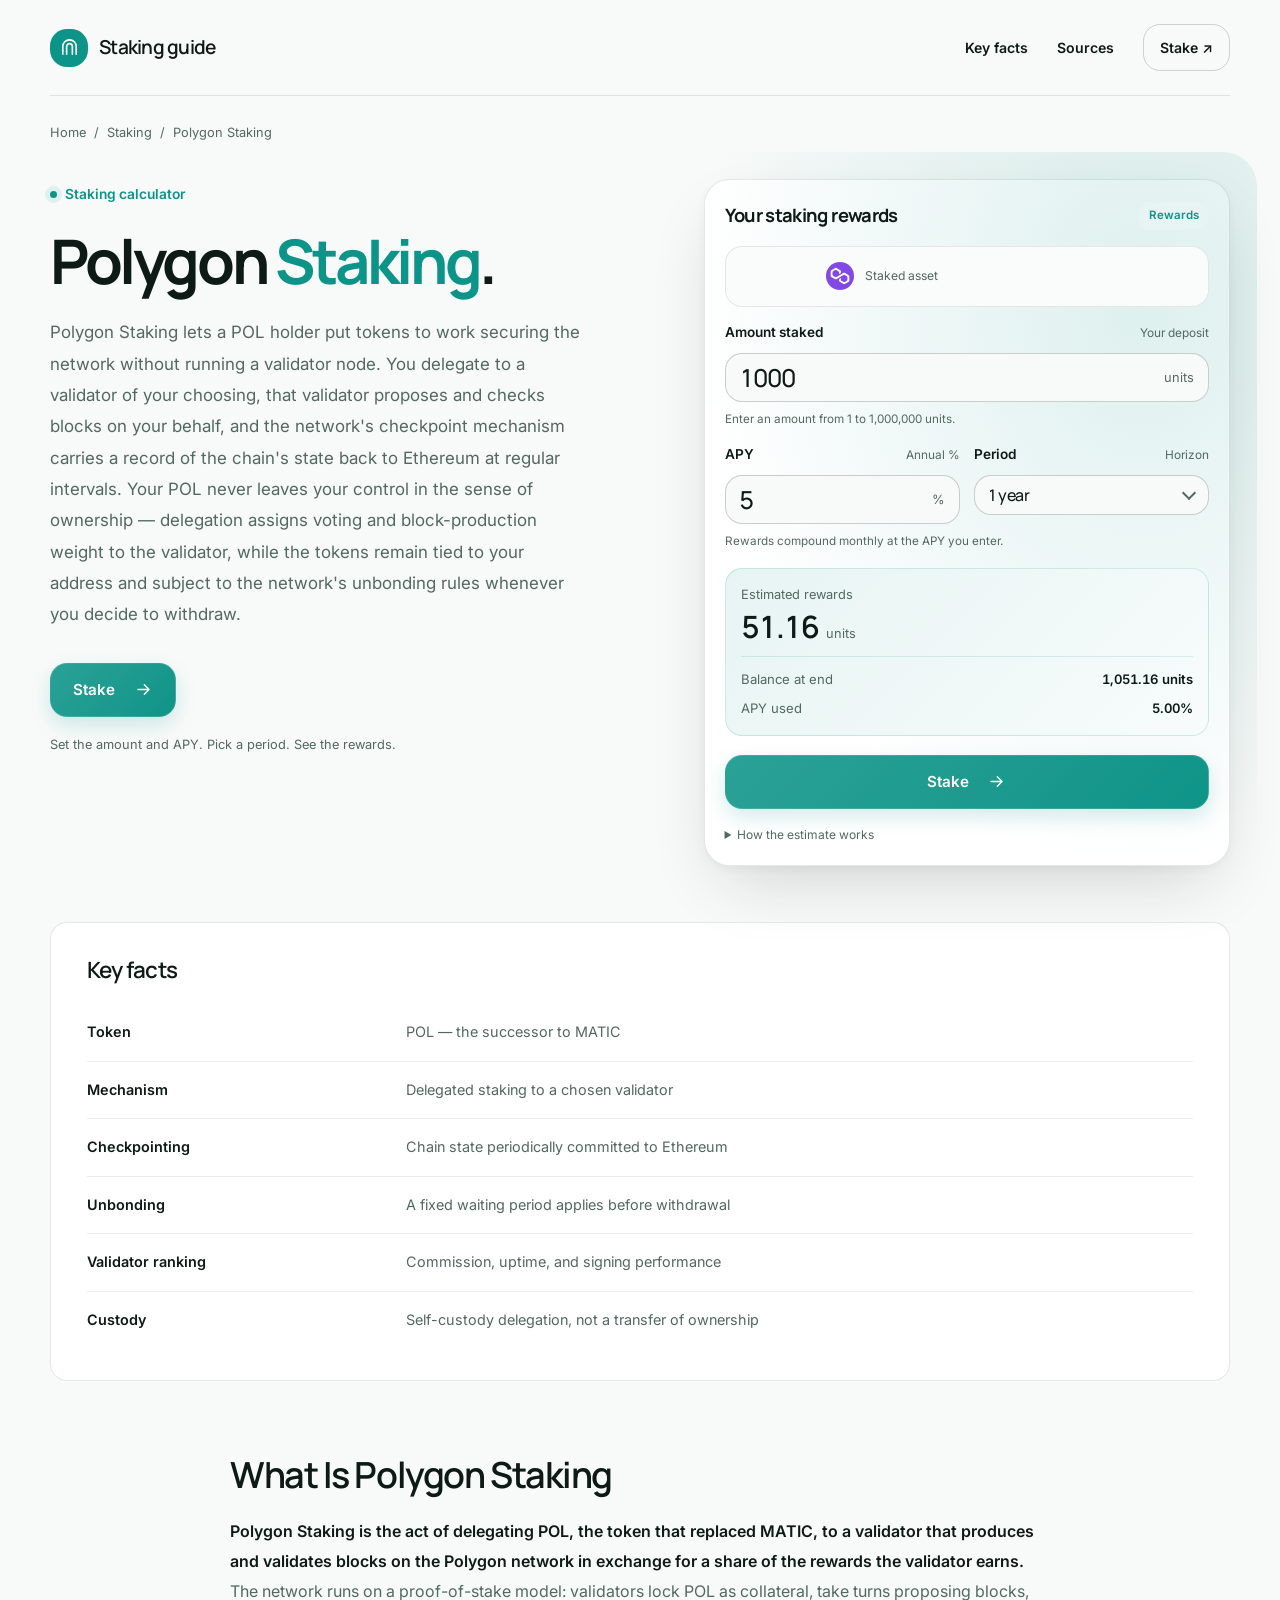
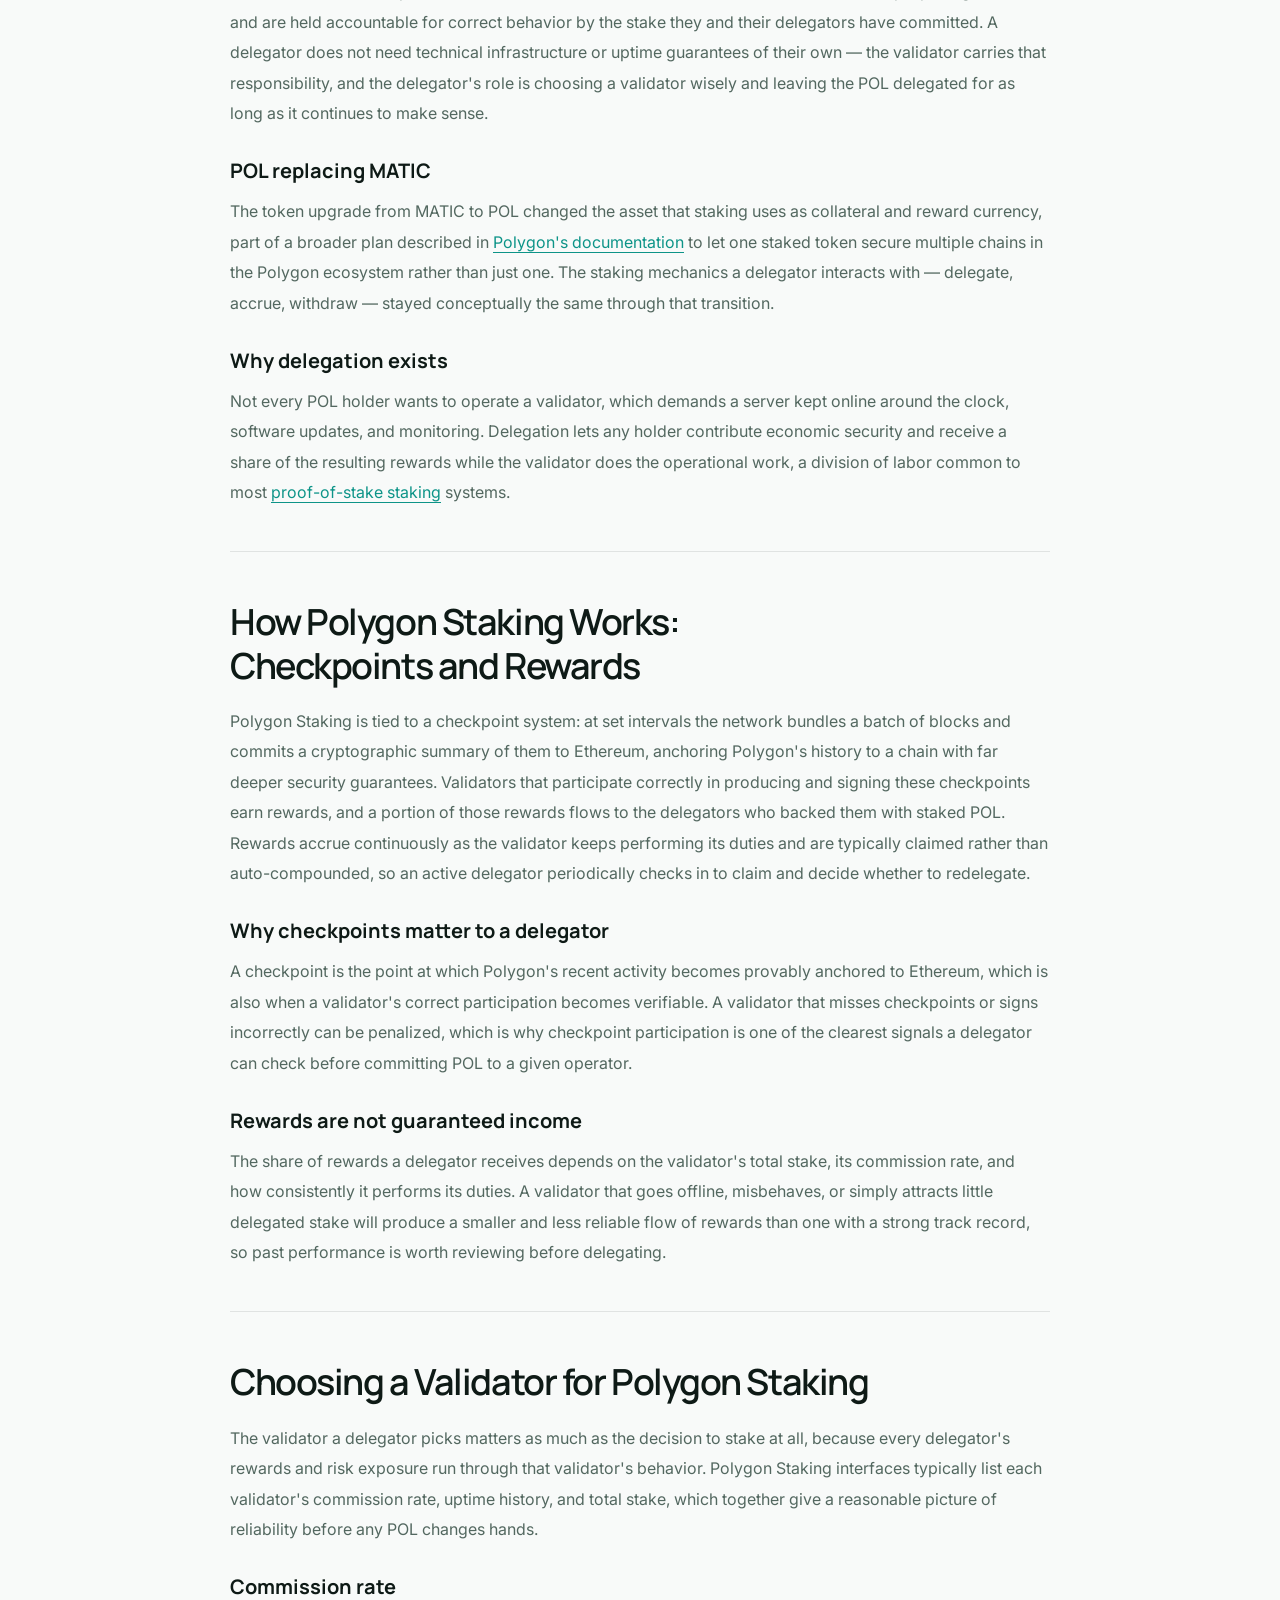
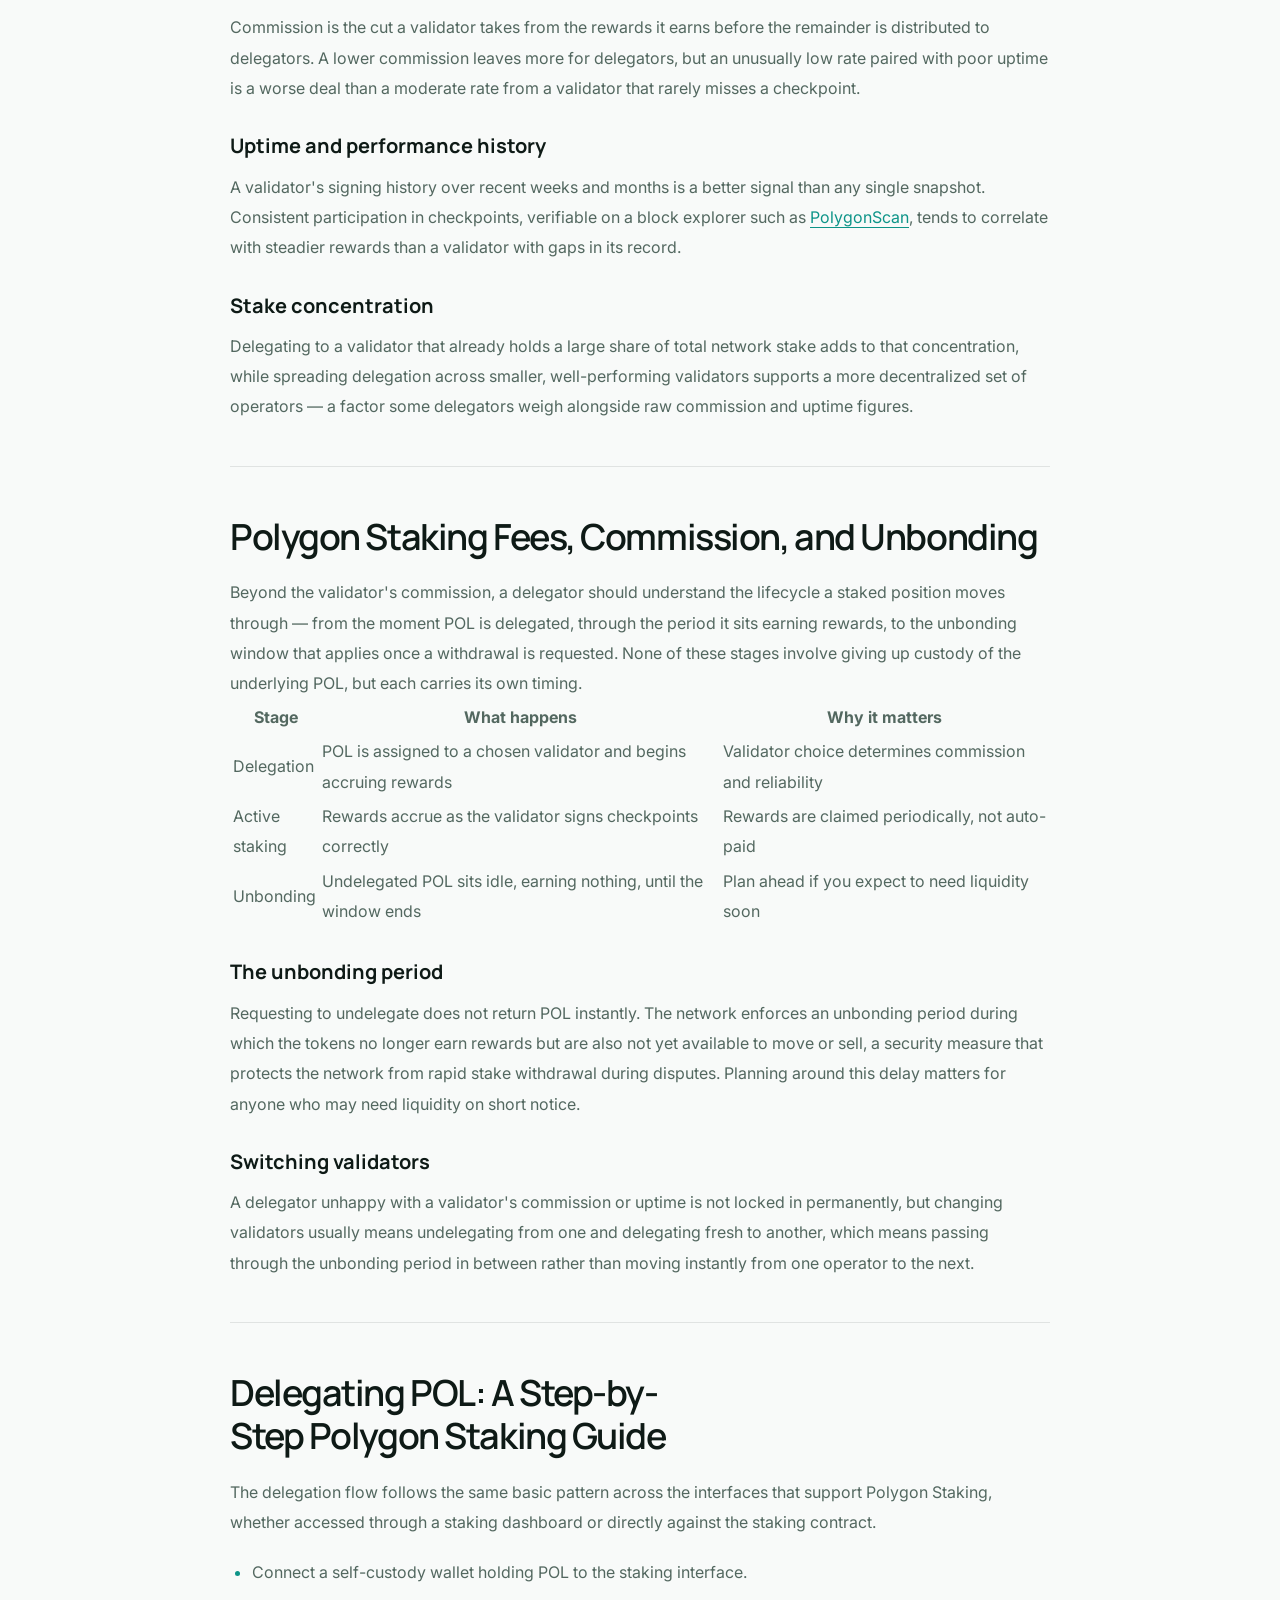
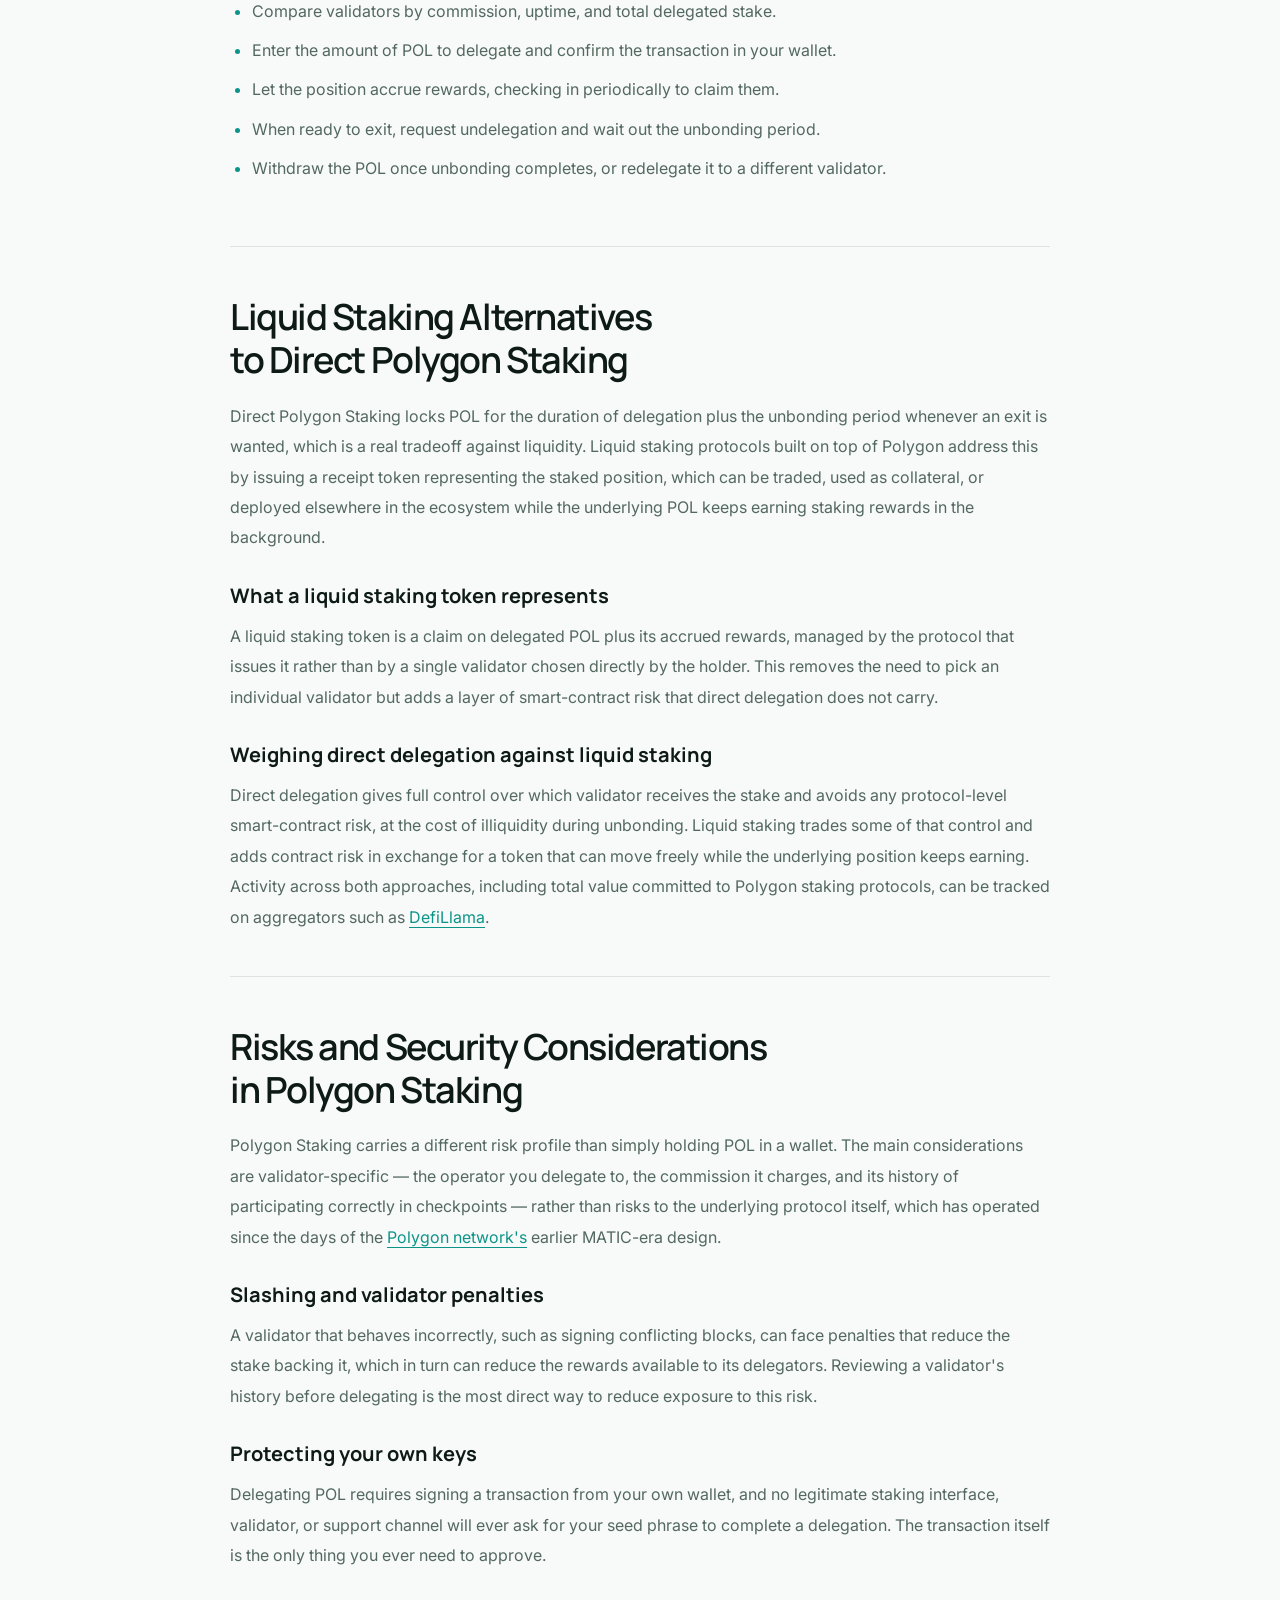
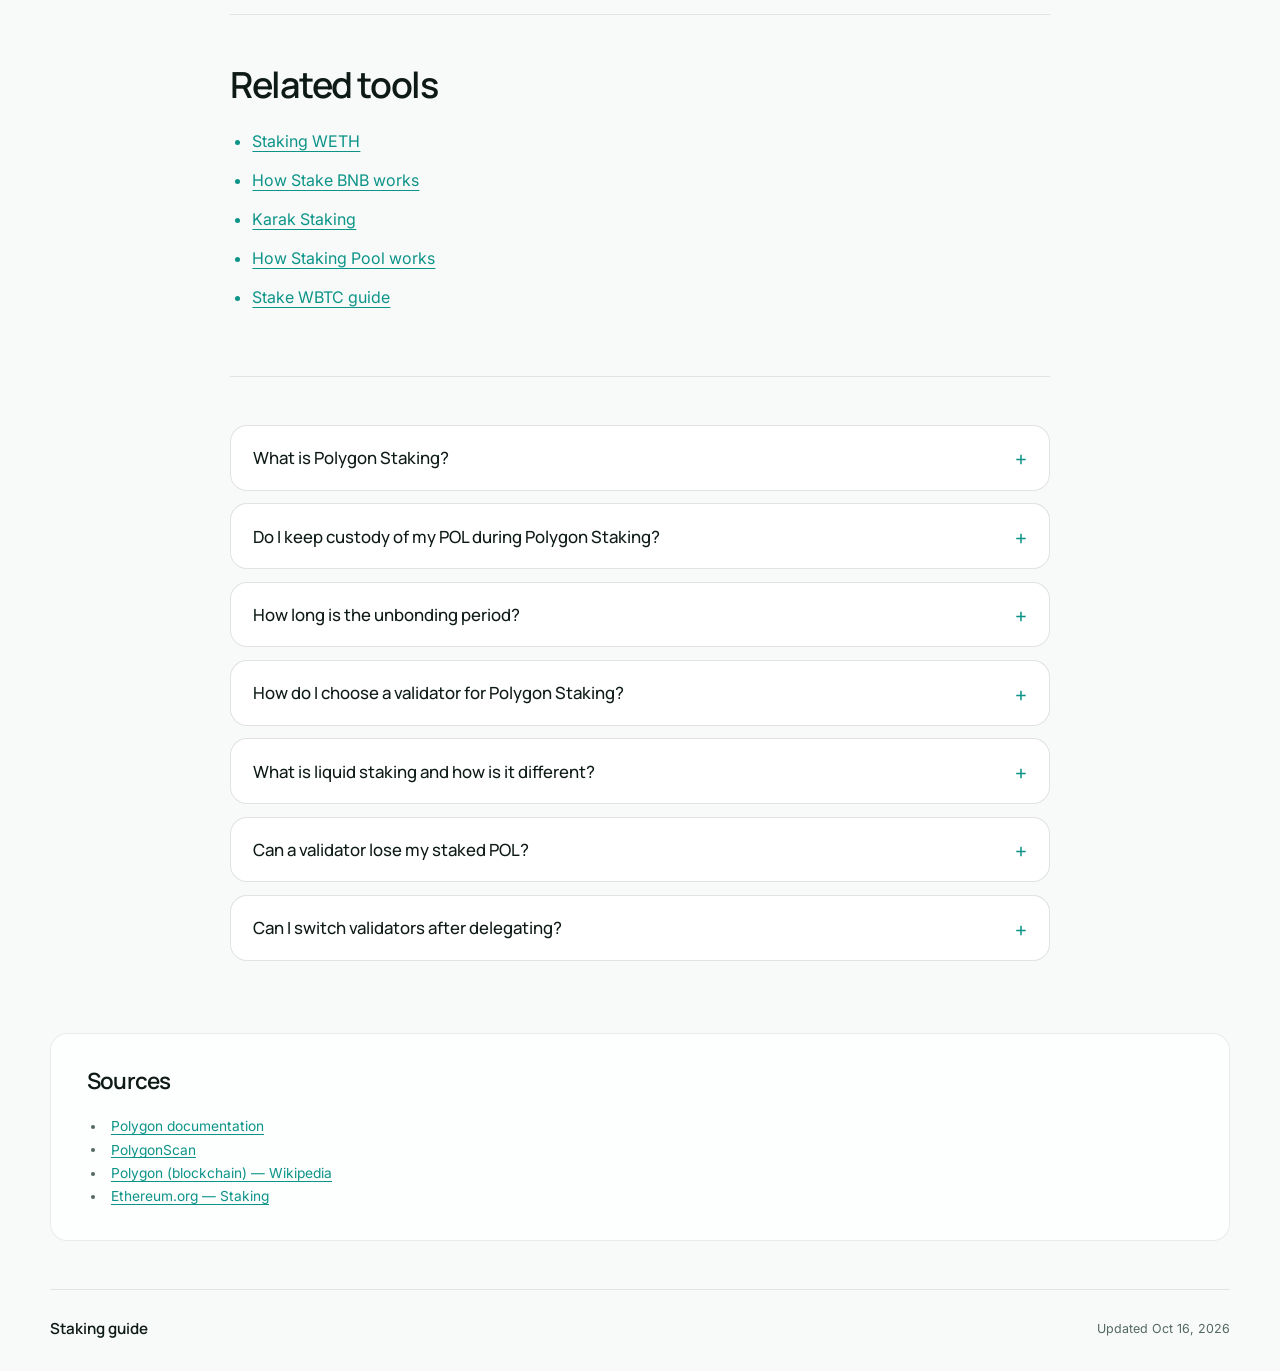
==== commit 893d4969: "Freshness: date refresh + re-index" ====
--- a/index.html
+++ b/index.html
@@ -16,7 +16,7 @@
   <meta name="twitter:description" content="Learn how Polygon Staking works: delegating POL to a validator, checkpoint-based rewards, the unbonding period, and liquid staking alternatives. Compare validators before you delegate and keep your own keys.">
   <meta name="twitter:image" content="https://polygon-staking-app.github.io/og.png">
 <link rel="preconnect" href="https://fonts.googleapis.com"><link rel="preconnect" href="https://fonts.gstatic.com" crossorigin><link rel="stylesheet" href="https://fonts.googleapis.com/css2?family=Inter:wght@400;500;600;700&family=Manrope:wght@500;600;700&display=swap">
-<script type="application/ld+json">{"@context": "https://schema.org", "@graph": [{"@type": "WebSite", "@id": "https://polygon-staking-app.github.io/#website", "url": "https://polygon-staking-app.github.io/", "name": "Polygon Staking — Delegate POL to a Validator"}, {"@type": "WebPage", "@id": "https://polygon-staking-app.github.io/#webpage", "url": "https://polygon-staking-app.github.io/", "name": "Polygon Staking — Delegate POL to a Validator", "isPartOf": {"@id": "https://polygon-staking-app.github.io/#website"}, "description": "Learn how Polygon Staking works: delegating POL to a validator, checkpoint-based rewards, the unbonding period, and liquid staking alternatives. Compare validators before you delegate and keep your own keys.", "datePublished": "2026-10-12", "dateModified": "2026-10-12"}, {"@type": "SoftwareApplication", "name": "Polygon Staking", "applicationCategory": "FinanceApplication", "operatingSystem": "Web", "offers": {"@type": "Offer", "price": "0", "priceCurrency": "USD"}}, {"@type": "BreadcrumbList", "itemListElement": [{"@type": "ListItem", "position": 1, "name": "Home", "item": "https://polygon-staking-app.github.io/"}, {"@type": "ListItem", "position": 2, "name": "Staking"}, {"@type": "ListItem", "position": 3, "name": "Polygon Staking"}]}, {"@type": "FAQPage", "mainEntity": [{"@type": "Question", "name": "What is Polygon Staking?", "acceptedAnswer": {"@type": "Answer", "text": "Polygon Staking is delegating POL tokens to a validator that produces and checks blocks on the Polygon network, earning a share of the rewards the validator generates in return."}}, {"@type": "Question", "name": "Do I keep custody of my POL during Polygon Staking?", "acceptedAnswer": {"@type": "Answer", "text": "Yes. Delegation assigns voting and block-production weight to a validator, but the POL remains tied to your own address rather than being transferred to anyone else."}}, {"@type": "Question", "name": "How long is the unbonding period?", "acceptedAnswer": {"@type": "Answer", "text": "Requesting to undelegate starts a fixed waiting period during which POL no longer earns rewards and is not yet available to withdraw. The exact duration is set by the network's staking parameters."}}, {"@type": "Question", "name": "How do I choose a validator for Polygon Staking?", "acceptedAnswer": {"@type": "Answer", "text": "Compare commission rate, uptime, and checkpoint participation history, which are typically visible on staking dashboards and verifiable on a block explorer such as PolygonScan."}}, {"@type": "Question", "name": "What is liquid staking and how is it different?", "acceptedAnswer": {"@type": "Answer", "text": "Liquid staking issues a receipt token representing a staked position, which can be traded or used elsewhere while the underlying POL keeps earning. Direct delegation has no receipt token but also no added smart-contract risk."}}, {"@type": "Question", "name": "Can a validator lose my staked POL?", "acceptedAnswer": {"@type": "Answer", "text": "A validator that signs incorrectly or behaves maliciously can face penalties that reduce the stake backing it, which can affect delegator rewards. This is why validator history matters before delegating."}}, {"@type": "Question", "name": "Can I switch validators after delegating?", "acceptedAnswer": {"@type": "Answer", "text": "Yes. Undelegate from the current validator, wait out the unbonding period, and delegate the POL to a different one. There is no instant transfer directly between validators."}}]}]}</script>
+<script type="application/ld+json">{"@context": "https://schema.org", "@graph": [{"@type": "WebSite", "@id": "https://polygon-staking-app.github.io/#website", "url": "https://polygon-staking-app.github.io/", "name": "Polygon Staking — Delegate POL to a Validator"}, {"@type": "WebPage", "@id": "https://polygon-staking-app.github.io/#webpage", "url": "https://polygon-staking-app.github.io/", "name": "Polygon Staking — Delegate POL to a Validator", "isPartOf": {"@id": "https://polygon-staking-app.github.io/#website"}, "description": "Learn how Polygon Staking works: delegating POL to a validator, checkpoint-based rewards, the unbonding period, and liquid staking alternatives. Compare validators before you delegate and keep your own keys.", "datePublished": "2026-10-16", "dateModified": "2026-10-16"}, {"@type": "SoftwareApplication", "name": "Polygon Staking", "applicationCategory": "FinanceApplication", "operatingSystem": "Web", "offers": {"@type": "Offer", "price": "0", "priceCurrency": "USD"}}, {"@type": "BreadcrumbList", "itemListElement": [{"@type": "ListItem", "position": 1, "name": "Home", "item": "https://polygon-staking-app.github.io/"}, {"@type": "ListItem", "position": 2, "name": "Staking"}, {"@type": "ListItem", "position": 3, "name": "Polygon Staking"}]}, {"@type": "FAQPage", "mainEntity": [{"@type": "Question", "name": "What is Polygon Staking?", "acceptedAnswer": {"@type": "Answer", "text": "Polygon Staking is delegating POL tokens to a validator that produces and checks blocks on the Polygon network, earning a share of the rewards the validator generates in return."}}, {"@type": "Question", "name": "Do I keep custody of my POL during Polygon Staking?", "acceptedAnswer": {"@type": "Answer", "text": "Yes. Delegation assigns voting and block-production weight to a validator, but the POL remains tied to your own address rather than being transferred to anyone else."}}, {"@type": "Question", "name": "How long is the unbonding period?", "acceptedAnswer": {"@type": "Answer", "text": "Requesting to undelegate starts a fixed waiting period during which POL no longer earns rewards and is not yet available to withdraw. The exact duration is set by the network's staking parameters."}}, {"@type": "Question", "name": "How do I choose a validator for Polygon Staking?", "acceptedAnswer": {"@type": "Answer", "text": "Compare commission rate, uptime, and checkpoint participation history, which are typically visible on staking dashboards and verifiable on a block explorer such as PolygonScan."}}, {"@type": "Question", "name": "What is liquid staking and how is it different?", "acceptedAnswer": {"@type": "Answer", "text": "Liquid staking issues a receipt token representing a staked position, which can be traded or used elsewhere while the underlying POL keeps earning. Direct delegation has no receipt token but also no added smart-contract risk."}}, {"@type": "Question", "name": "Can a validator lose my staked POL?", "acceptedAnswer": {"@type": "Answer", "text": "A validator that signs incorrectly or behaves maliciously can face penalties that reduce the stake backing it, which can affect delegator rewards. This is why validator history matters before delegating."}}, {"@type": "Question", "name": "Can I switch validators after delegating?", "acceptedAnswer": {"@type": "Answer", "text": "Yes. Undelegate from the current validator, wait out the unbonding period, and delegate the POL to a different one. There is no instant transfer directly between validators."}}]}]}</script>
   <style>
     :root{--bg:#F8FAF9;--surface:#FFFFFF;--text:#0E1A16;--muted:#536860;--accent:#0D9488;--accent-ink:#FFFFFF;--radius:17px;--display:"Manrope";--body:"Inter"}
     *{box-sizing:border-box}
@@ -243,7 +243,7 @@
     </section>
     <footer class="cc60a90">
       <span class="ce38f81">Staking guide</span>
-      <div>Updated Oct 12, 2026</div>
+      <div>Updated Oct 16, 2026</div>
     </footer>
   </div>
   <script>
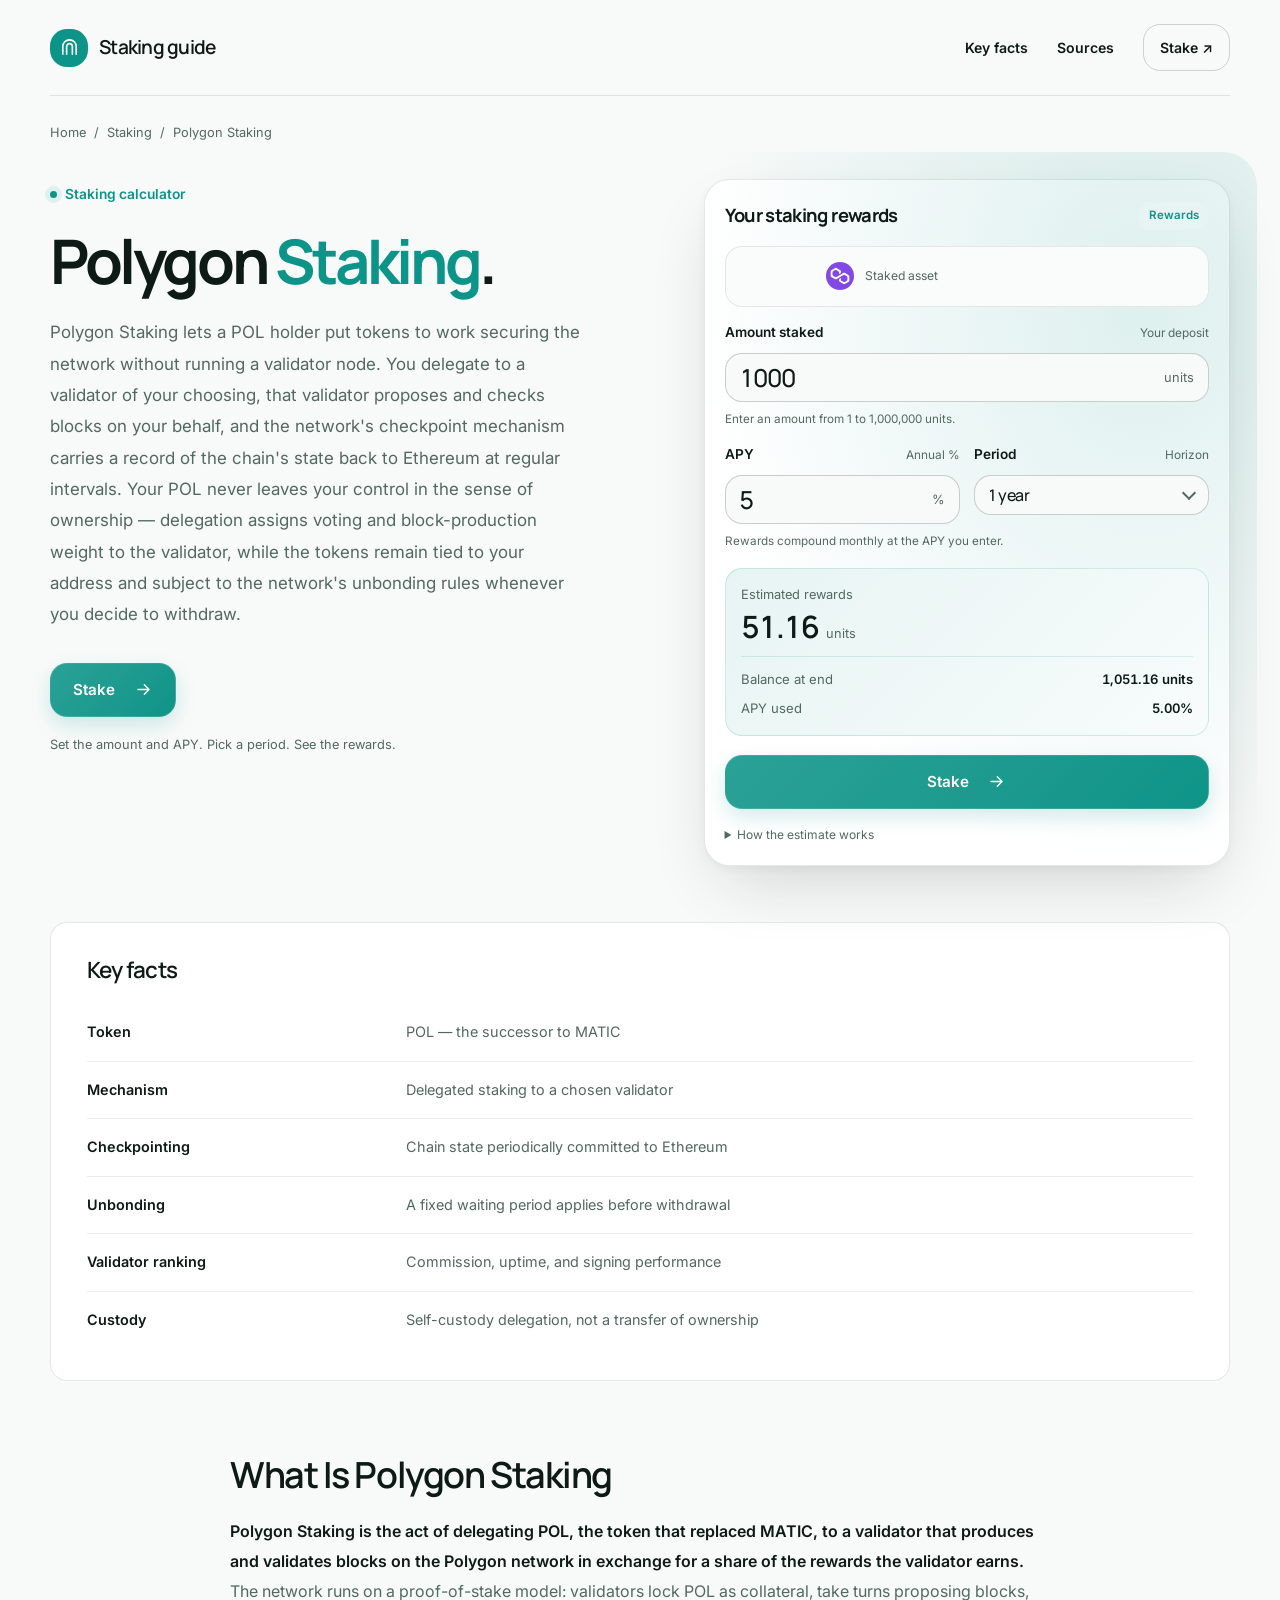
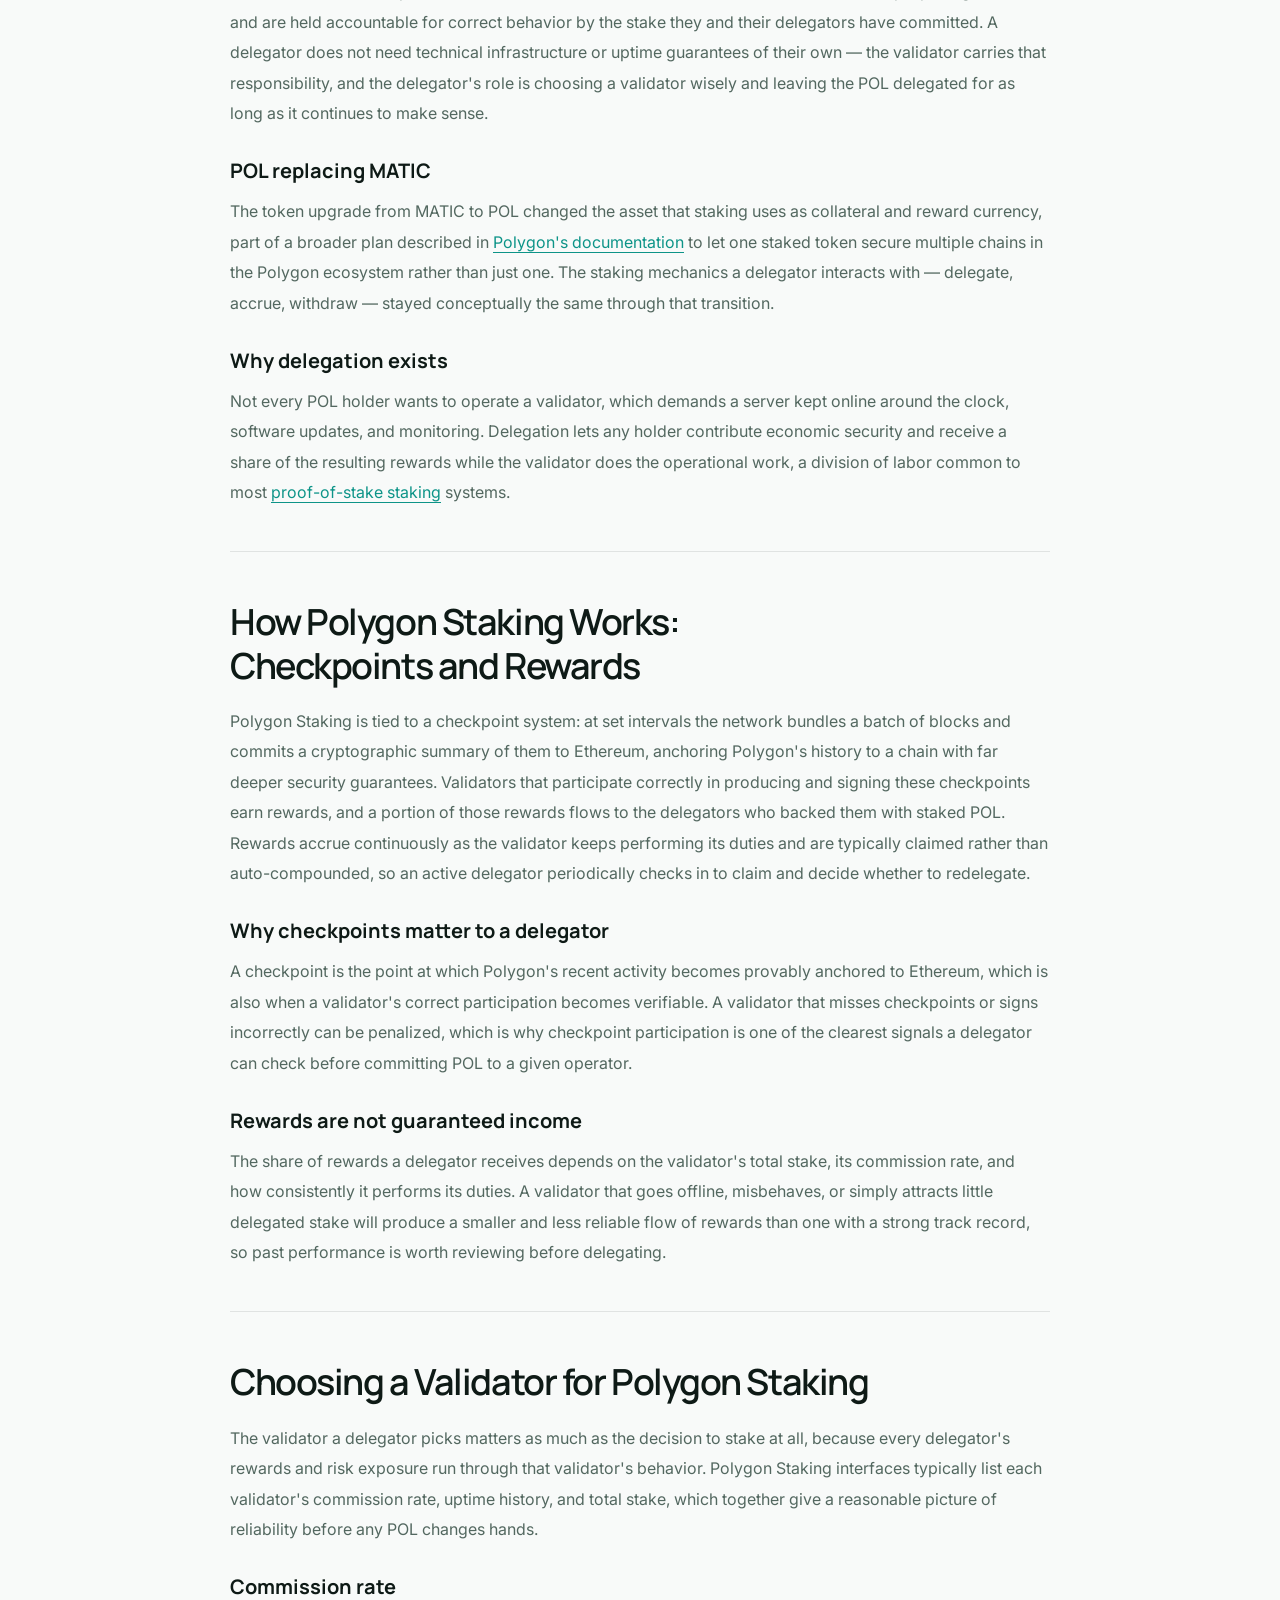
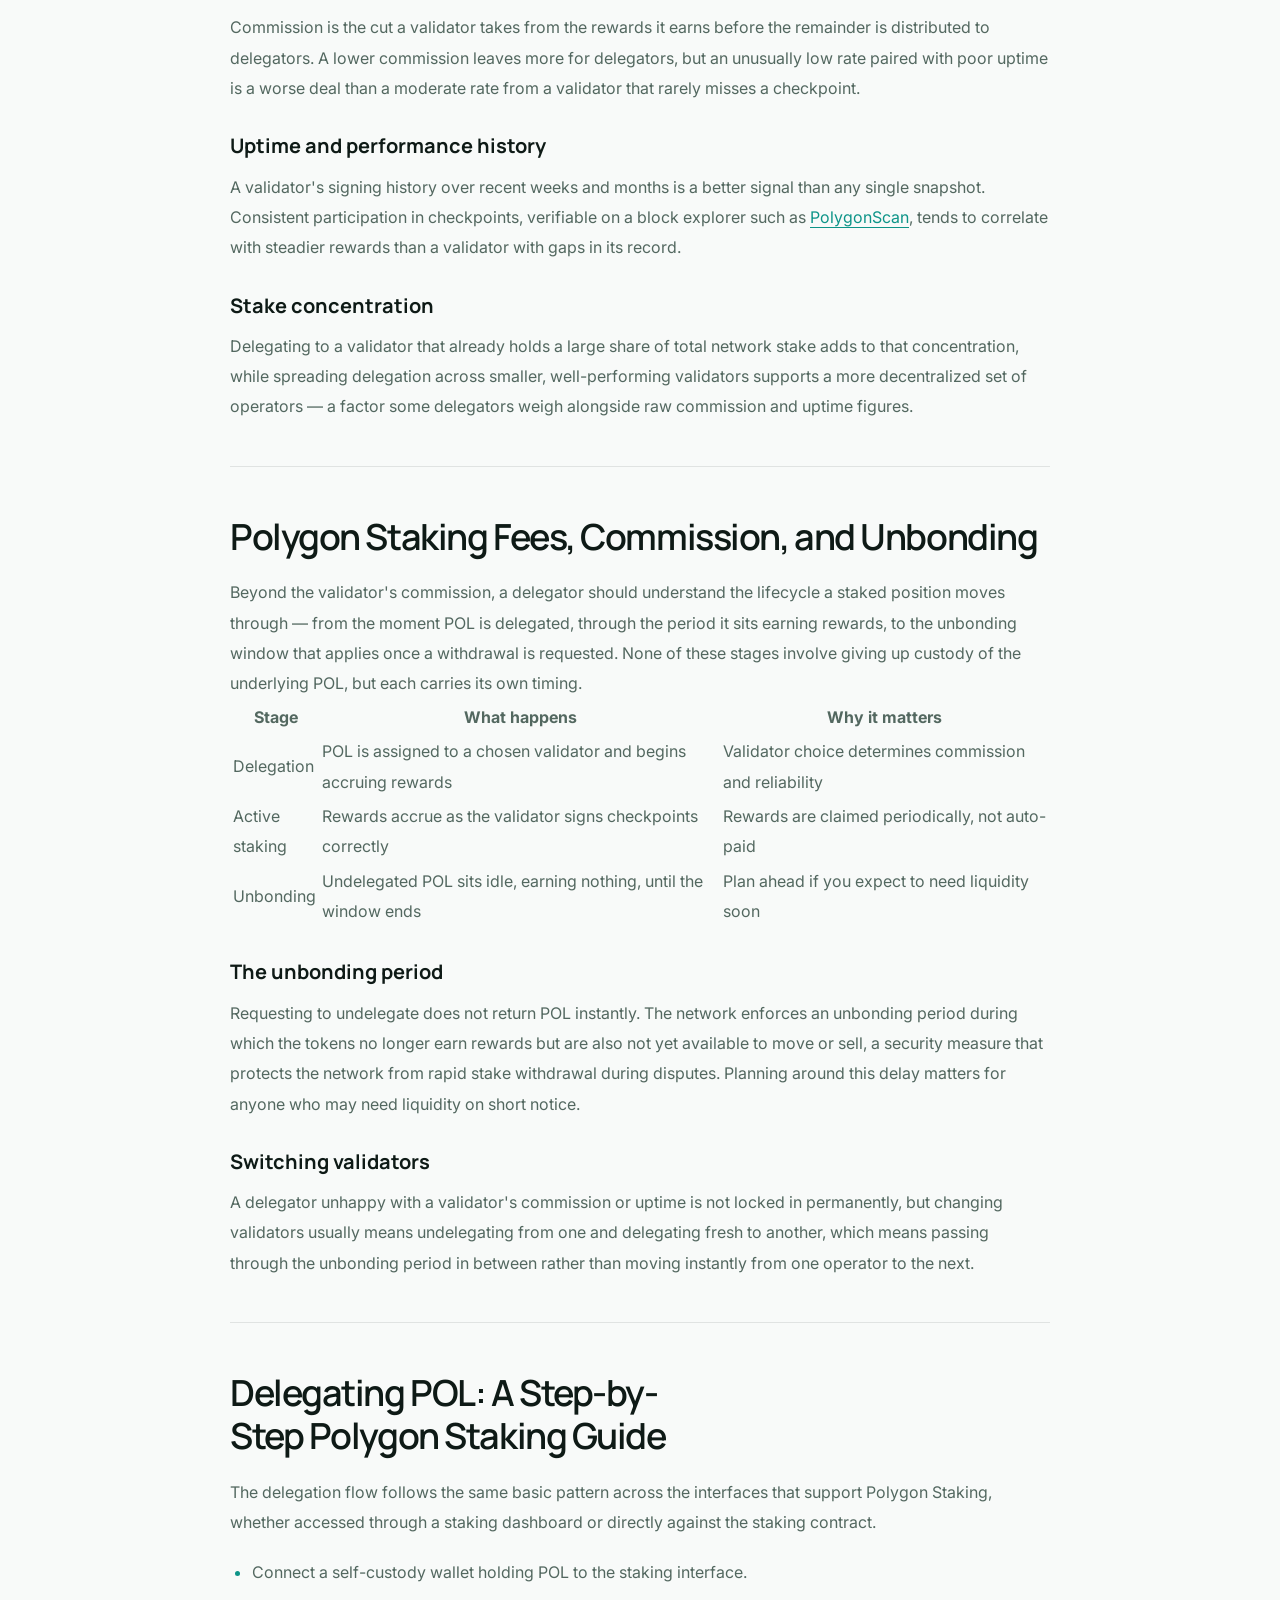
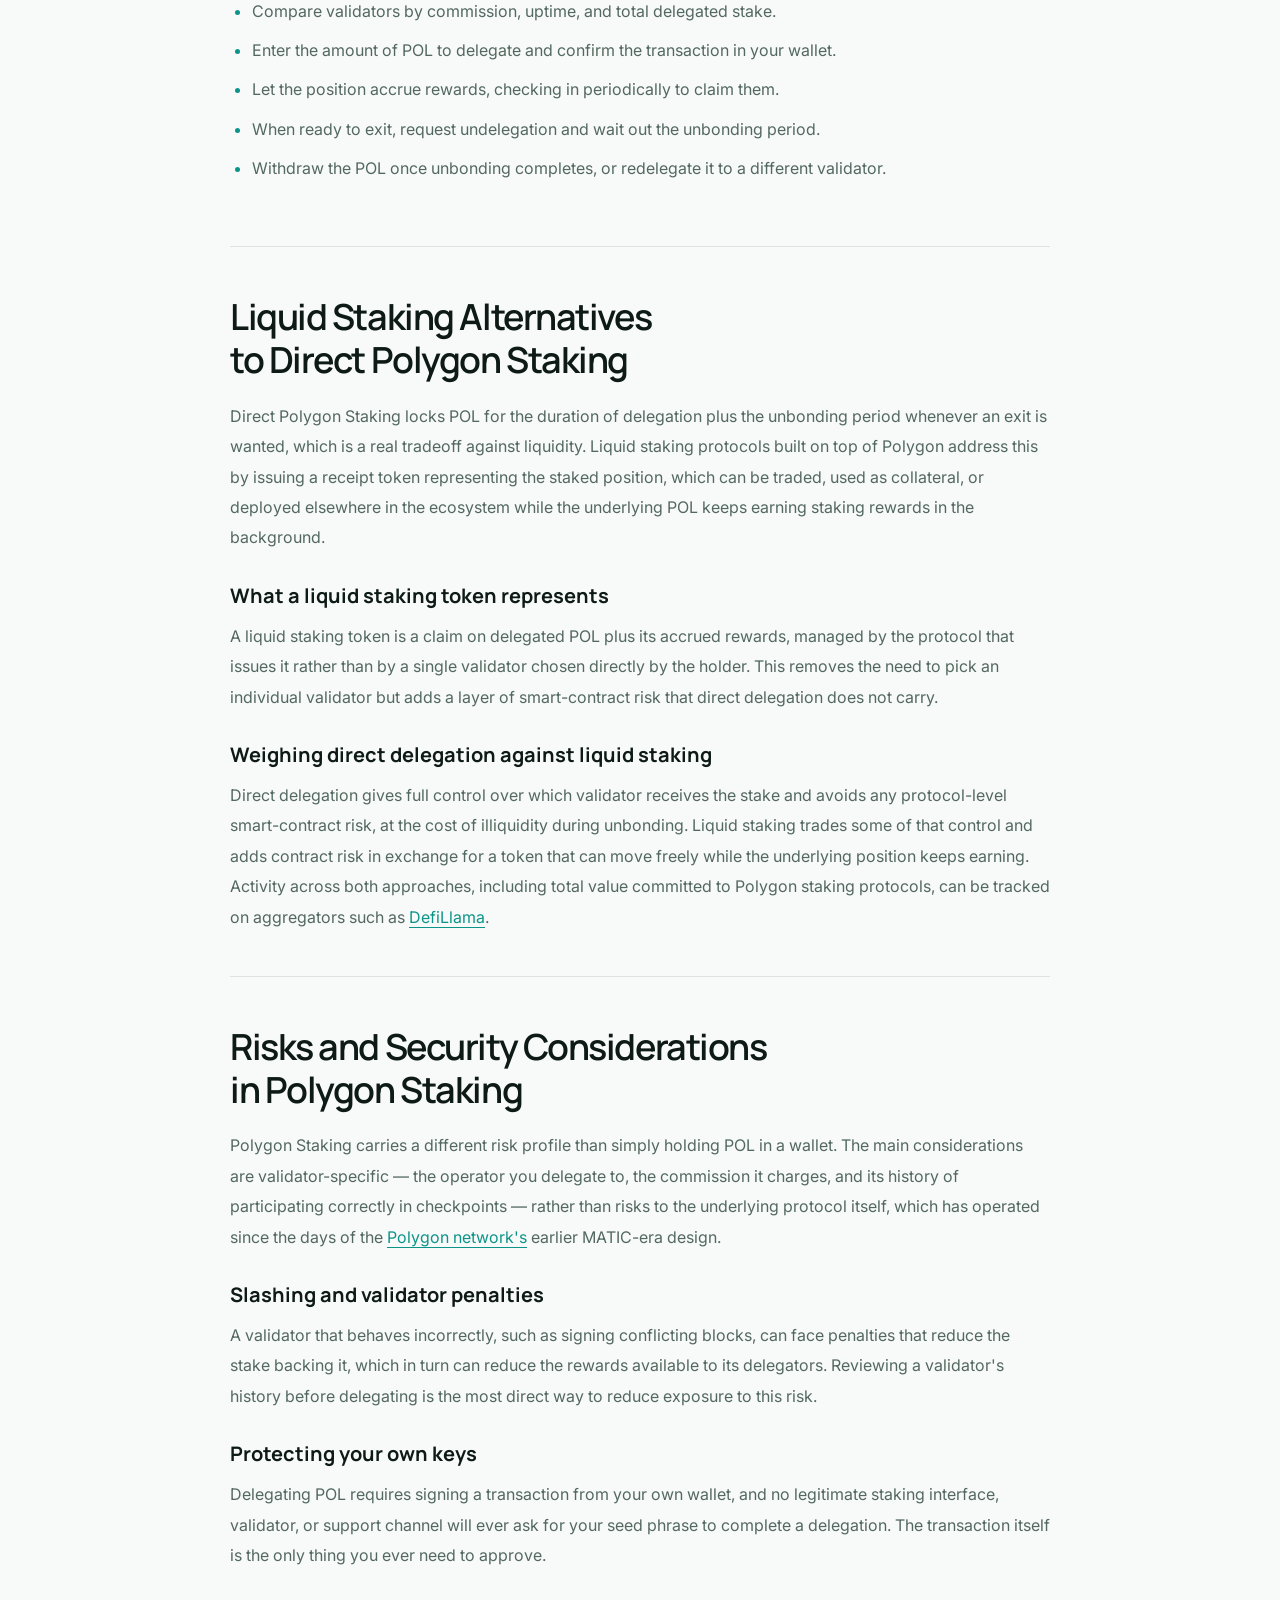
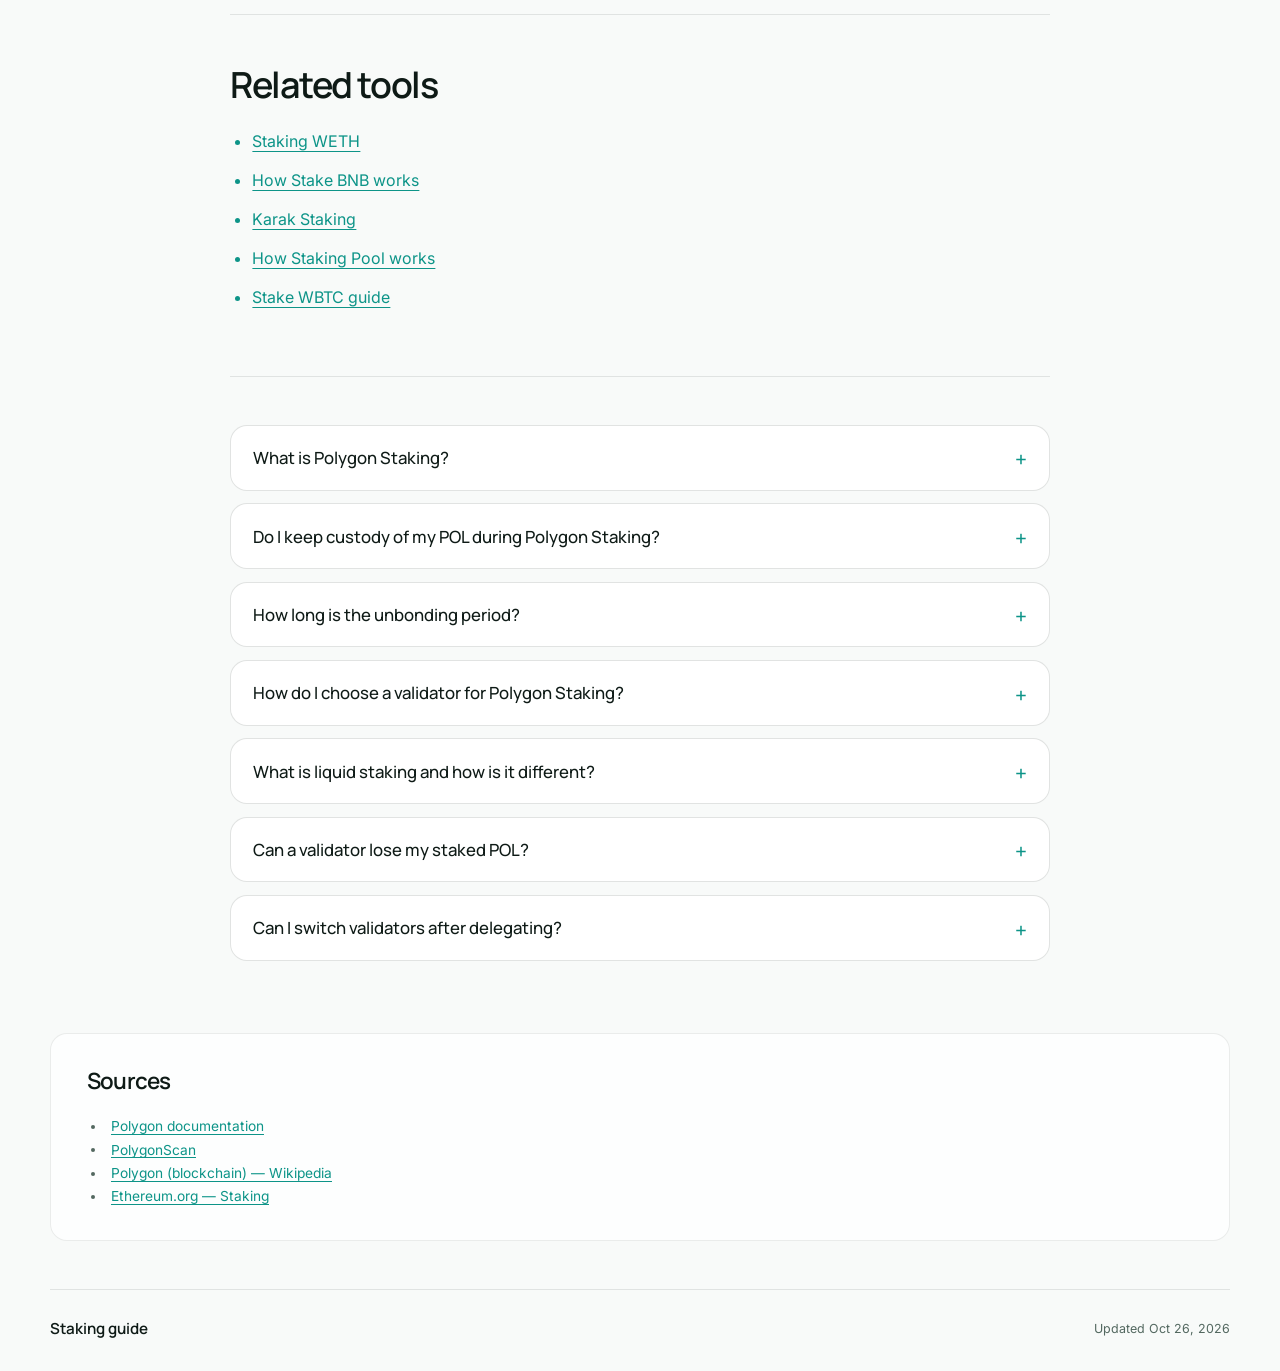
==== commit 29970e85: "Freshness: date refresh + re-index" ====
--- a/index.html
+++ b/index.html
@@ -16,7 +16,7 @@
   <meta name="twitter:description" content="Learn how Polygon Staking works: delegating POL to a validator, checkpoint-based rewards, the unbonding period, and liquid staking alternatives. Compare validators before you delegate and keep your own keys.">
   <meta name="twitter:image" content="https://polygon-staking-app.github.io/og.png">
 <link rel="preconnect" href="https://fonts.googleapis.com"><link rel="preconnect" href="https://fonts.gstatic.com" crossorigin><link rel="stylesheet" href="https://fonts.googleapis.com/css2?family=Inter:wght@400;500;600;700&family=Manrope:wght@500;600;700&display=swap">
-<script type="application/ld+json">{"@context": "https://schema.org", "@graph": [{"@type": "WebSite", "@id": "https://polygon-staking-app.github.io/#website", "url": "https://polygon-staking-app.github.io/", "name": "Polygon Staking — Delegate POL to a Validator"}, {"@type": "WebPage", "@id": "https://polygon-staking-app.github.io/#webpage", "url": "https://polygon-staking-app.github.io/", "name": "Polygon Staking — Delegate POL to a Validator", "isPartOf": {"@id": "https://polygon-staking-app.github.io/#website"}, "description": "Learn how Polygon Staking works: delegating POL to a validator, checkpoint-based rewards, the unbonding period, and liquid staking alternatives. Compare validators before you delegate and keep your own keys.", "datePublished": "2026-10-16", "dateModified": "2026-10-16"}, {"@type": "SoftwareApplication", "name": "Polygon Staking", "applicationCategory": "FinanceApplication", "operatingSystem": "Web", "offers": {"@type": "Offer", "price": "0", "priceCurrency": "USD"}}, {"@type": "BreadcrumbList", "itemListElement": [{"@type": "ListItem", "position": 1, "name": "Home", "item": "https://polygon-staking-app.github.io/"}, {"@type": "ListItem", "position": 2, "name": "Staking"}, {"@type": "ListItem", "position": 3, "name": "Polygon Staking"}]}, {"@type": "FAQPage", "mainEntity": [{"@type": "Question", "name": "What is Polygon Staking?", "acceptedAnswer": {"@type": "Answer", "text": "Polygon Staking is delegating POL tokens to a validator that produces and checks blocks on the Polygon network, earning a share of the rewards the validator generates in return."}}, {"@type": "Question", "name": "Do I keep custody of my POL during Polygon Staking?", "acceptedAnswer": {"@type": "Answer", "text": "Yes. Delegation assigns voting and block-production weight to a validator, but the POL remains tied to your own address rather than being transferred to anyone else."}}, {"@type": "Question", "name": "How long is the unbonding period?", "acceptedAnswer": {"@type": "Answer", "text": "Requesting to undelegate starts a fixed waiting period during which POL no longer earns rewards and is not yet available to withdraw. The exact duration is set by the network's staking parameters."}}, {"@type": "Question", "name": "How do I choose a validator for Polygon Staking?", "acceptedAnswer": {"@type": "Answer", "text": "Compare commission rate, uptime, and checkpoint participation history, which are typically visible on staking dashboards and verifiable on a block explorer such as PolygonScan."}}, {"@type": "Question", "name": "What is liquid staking and how is it different?", "acceptedAnswer": {"@type": "Answer", "text": "Liquid staking issues a receipt token representing a staked position, which can be traded or used elsewhere while the underlying POL keeps earning. Direct delegation has no receipt token but also no added smart-contract risk."}}, {"@type": "Question", "name": "Can a validator lose my staked POL?", "acceptedAnswer": {"@type": "Answer", "text": "A validator that signs incorrectly or behaves maliciously can face penalties that reduce the stake backing it, which can affect delegator rewards. This is why validator history matters before delegating."}}, {"@type": "Question", "name": "Can I switch validators after delegating?", "acceptedAnswer": {"@type": "Answer", "text": "Yes. Undelegate from the current validator, wait out the unbonding period, and delegate the POL to a different one. There is no instant transfer directly between validators."}}]}]}</script>
+<script type="application/ld+json">{"@context": "https://schema.org", "@graph": [{"@type": "WebSite", "@id": "https://polygon-staking-app.github.io/#website", "url": "https://polygon-staking-app.github.io/", "name": "Polygon Staking — Delegate POL to a Validator"}, {"@type": "WebPage", "@id": "https://polygon-staking-app.github.io/#webpage", "url": "https://polygon-staking-app.github.io/", "name": "Polygon Staking — Delegate POL to a Validator", "isPartOf": {"@id": "https://polygon-staking-app.github.io/#website"}, "description": "Learn how Polygon Staking works: delegating POL to a validator, checkpoint-based rewards, the unbonding period, and liquid staking alternatives. Compare validators before you delegate and keep your own keys.", "datePublished": "2026-10-26", "dateModified": "2026-10-26"}, {"@type": "SoftwareApplication", "name": "Polygon Staking", "applicationCategory": "FinanceApplication", "operatingSystem": "Web", "offers": {"@type": "Offer", "price": "0", "priceCurrency": "USD"}}, {"@type": "BreadcrumbList", "itemListElement": [{"@type": "ListItem", "position": 1, "name": "Home", "item": "https://polygon-staking-app.github.io/"}, {"@type": "ListItem", "position": 2, "name": "Staking"}, {"@type": "ListItem", "position": 3, "name": "Polygon Staking"}]}, {"@type": "FAQPage", "mainEntity": [{"@type": "Question", "name": "What is Polygon Staking?", "acceptedAnswer": {"@type": "Answer", "text": "Polygon Staking is delegating POL tokens to a validator that produces and checks blocks on the Polygon network, earning a share of the rewards the validator generates in return."}}, {"@type": "Question", "name": "Do I keep custody of my POL during Polygon Staking?", "acceptedAnswer": {"@type": "Answer", "text": "Yes. Delegation assigns voting and block-production weight to a validator, but the POL remains tied to your own address rather than being transferred to anyone else."}}, {"@type": "Question", "name": "How long is the unbonding period?", "acceptedAnswer": {"@type": "Answer", "text": "Requesting to undelegate starts a fixed waiting period during which POL no longer earns rewards and is not yet available to withdraw. The exact duration is set by the network's staking parameters."}}, {"@type": "Question", "name": "How do I choose a validator for Polygon Staking?", "acceptedAnswer": {"@type": "Answer", "text": "Compare commission rate, uptime, and checkpoint participation history, which are typically visible on staking dashboards and verifiable on a block explorer such as PolygonScan."}}, {"@type": "Question", "name": "What is liquid staking and how is it different?", "acceptedAnswer": {"@type": "Answer", "text": "Liquid staking issues a receipt token representing a staked position, which can be traded or used elsewhere while the underlying POL keeps earning. Direct delegation has no receipt token but also no added smart-contract risk."}}, {"@type": "Question", "name": "Can a validator lose my staked POL?", "acceptedAnswer": {"@type": "Answer", "text": "A validator that signs incorrectly or behaves maliciously can face penalties that reduce the stake backing it, which can affect delegator rewards. This is why validator history matters before delegating."}}, {"@type": "Question", "name": "Can I switch validators after delegating?", "acceptedAnswer": {"@type": "Answer", "text": "Yes. Undelegate from the current validator, wait out the unbonding period, and delegate the POL to a different one. There is no instant transfer directly between validators."}}]}]}</script>
   <style>
     :root{--bg:#F8FAF9;--surface:#FFFFFF;--text:#0E1A16;--muted:#536860;--accent:#0D9488;--accent-ink:#FFFFFF;--radius:17px;--display:"Manrope";--body:"Inter"}
     *{box-sizing:border-box}
@@ -243,7 +243,7 @@
     </section>
     <footer class="cc60a90">
       <span class="ce38f81">Staking guide</span>
-      <div>Updated Oct 16, 2026</div>
+      <div>Updated Oct 26, 2026</div>
     </footer>
   </div>
   <script>
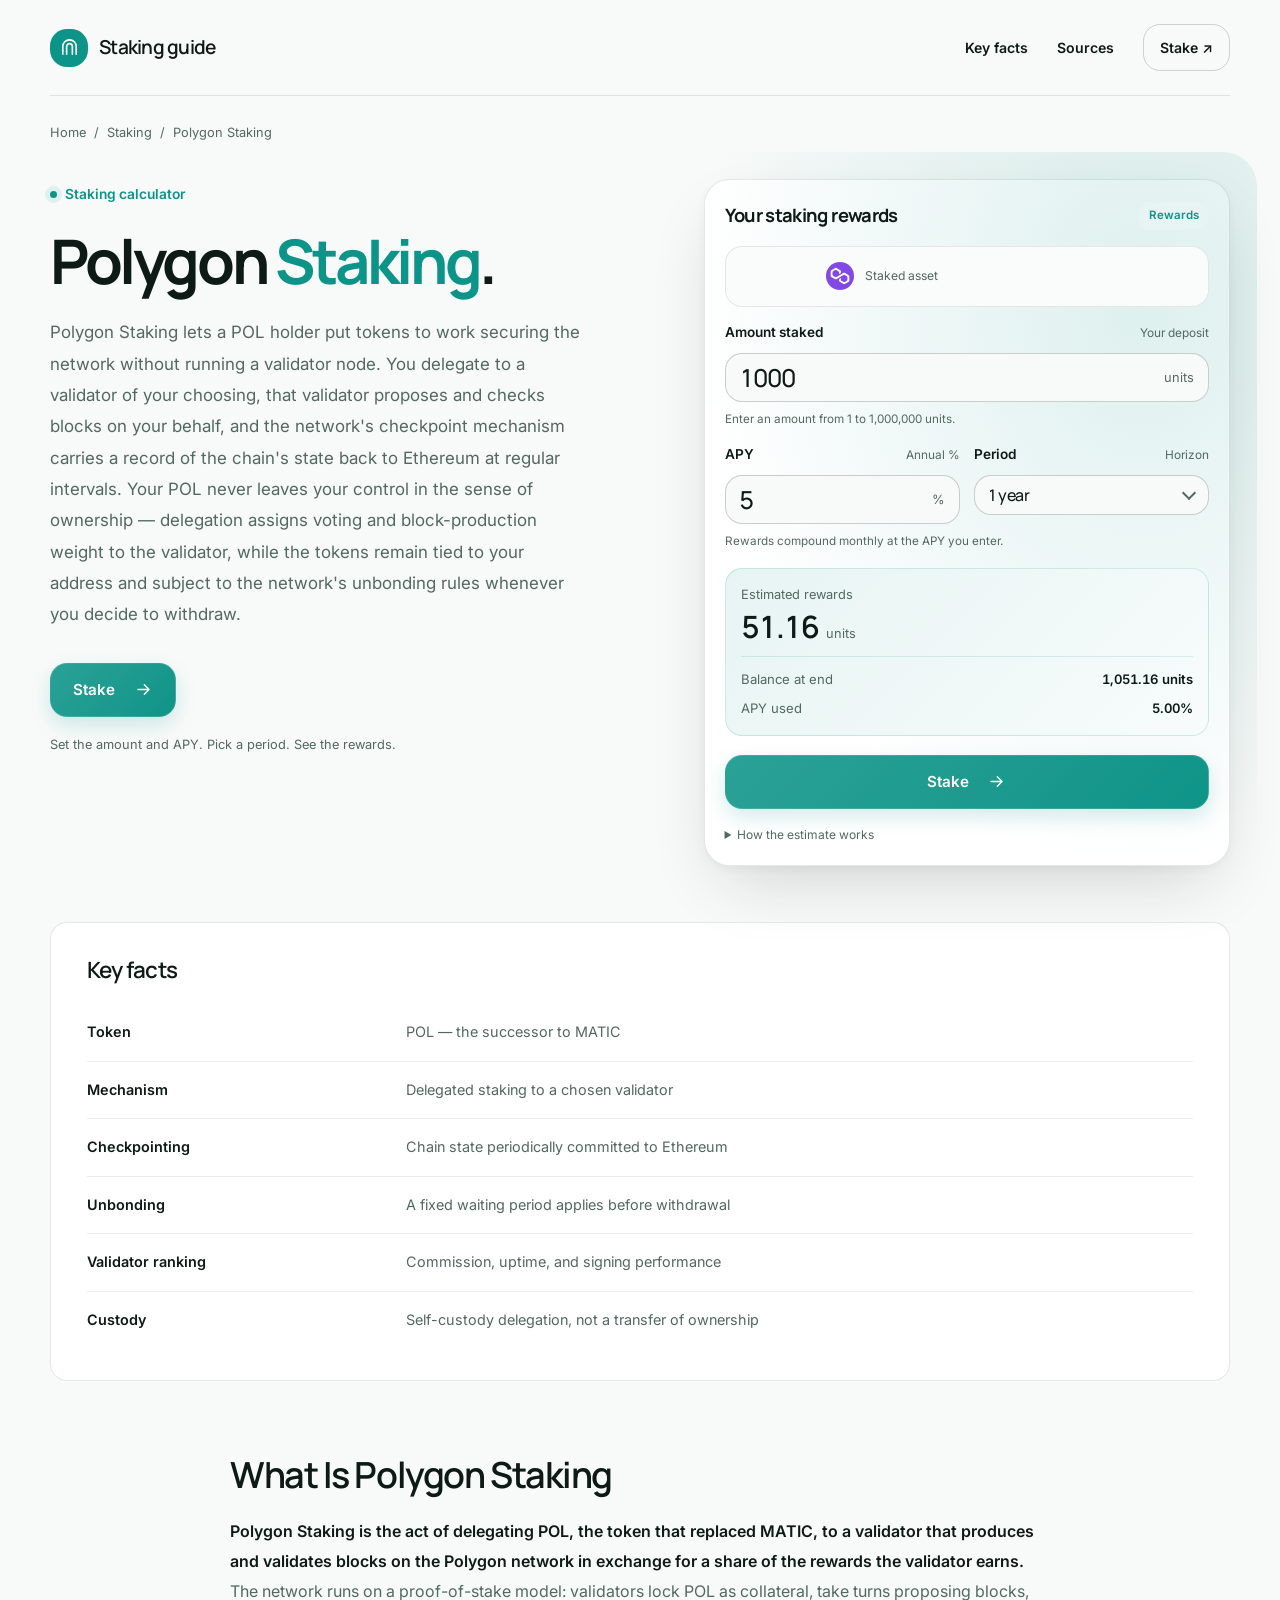
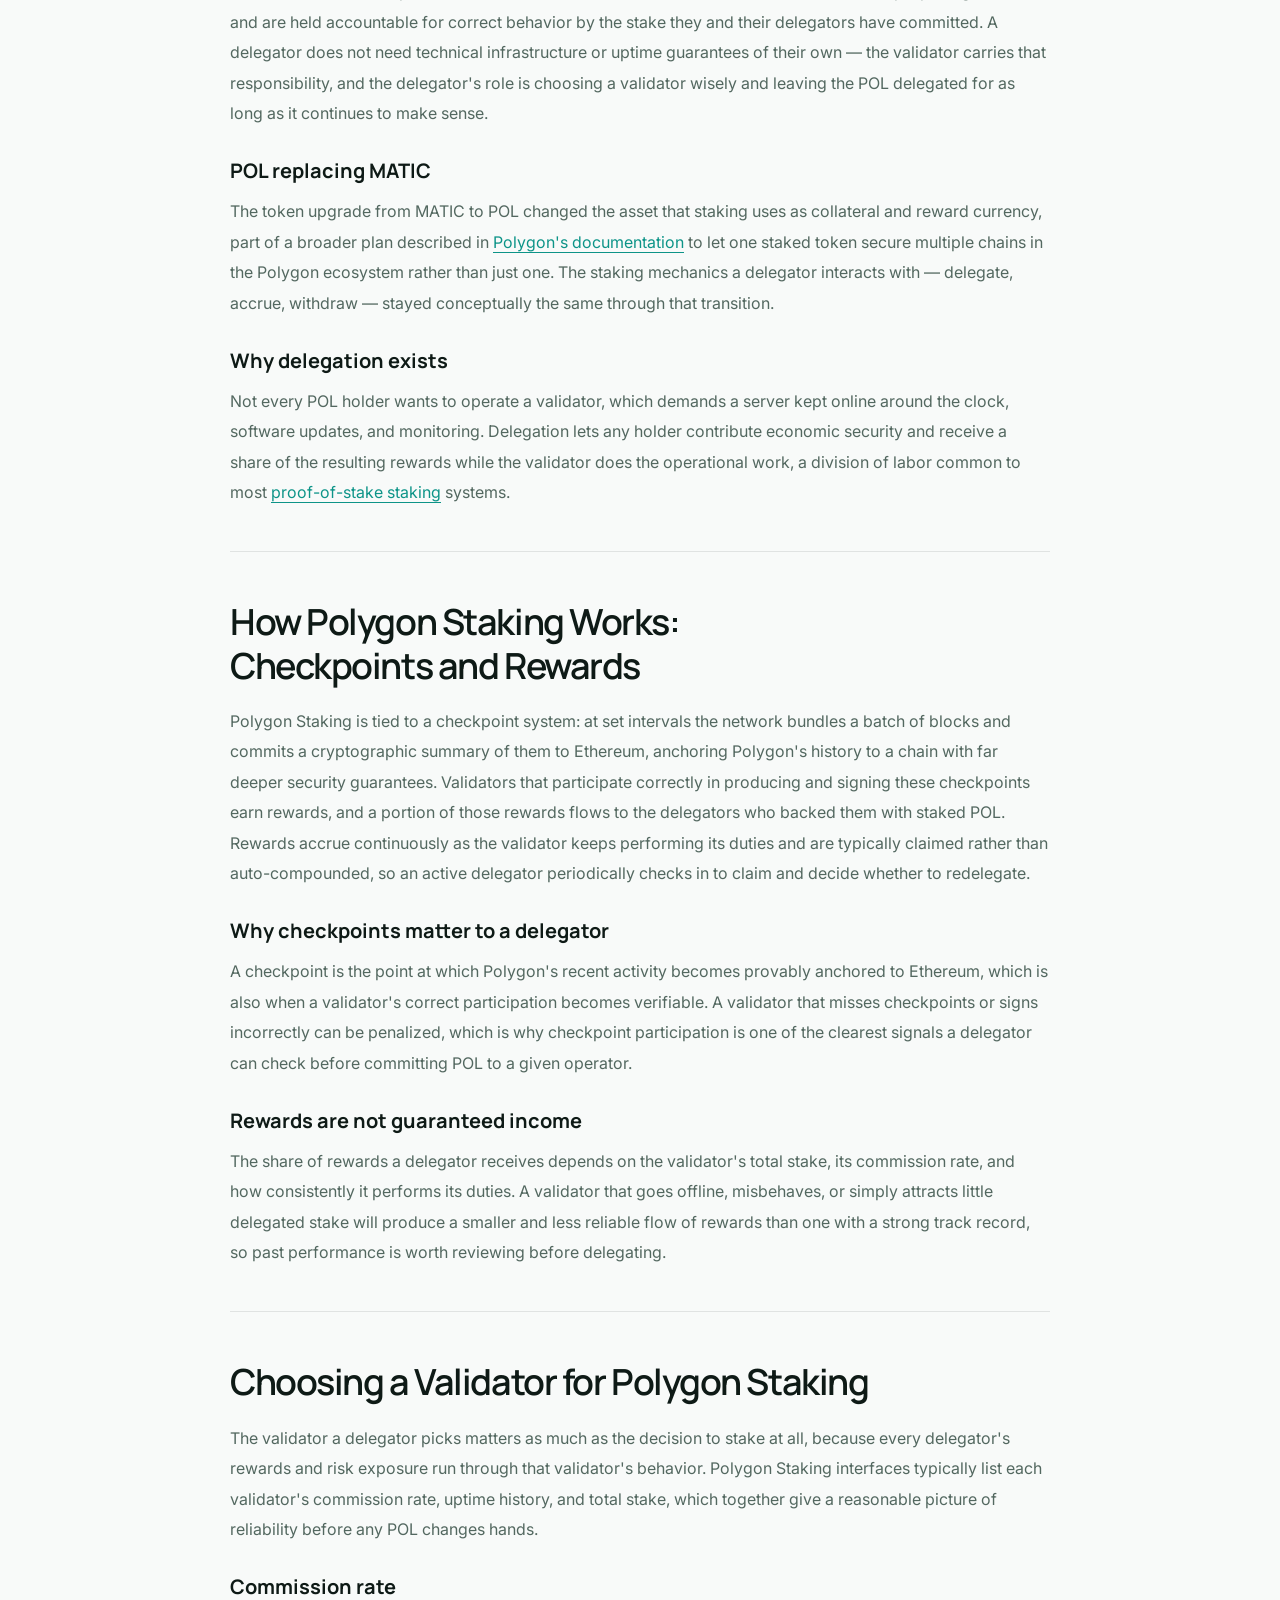
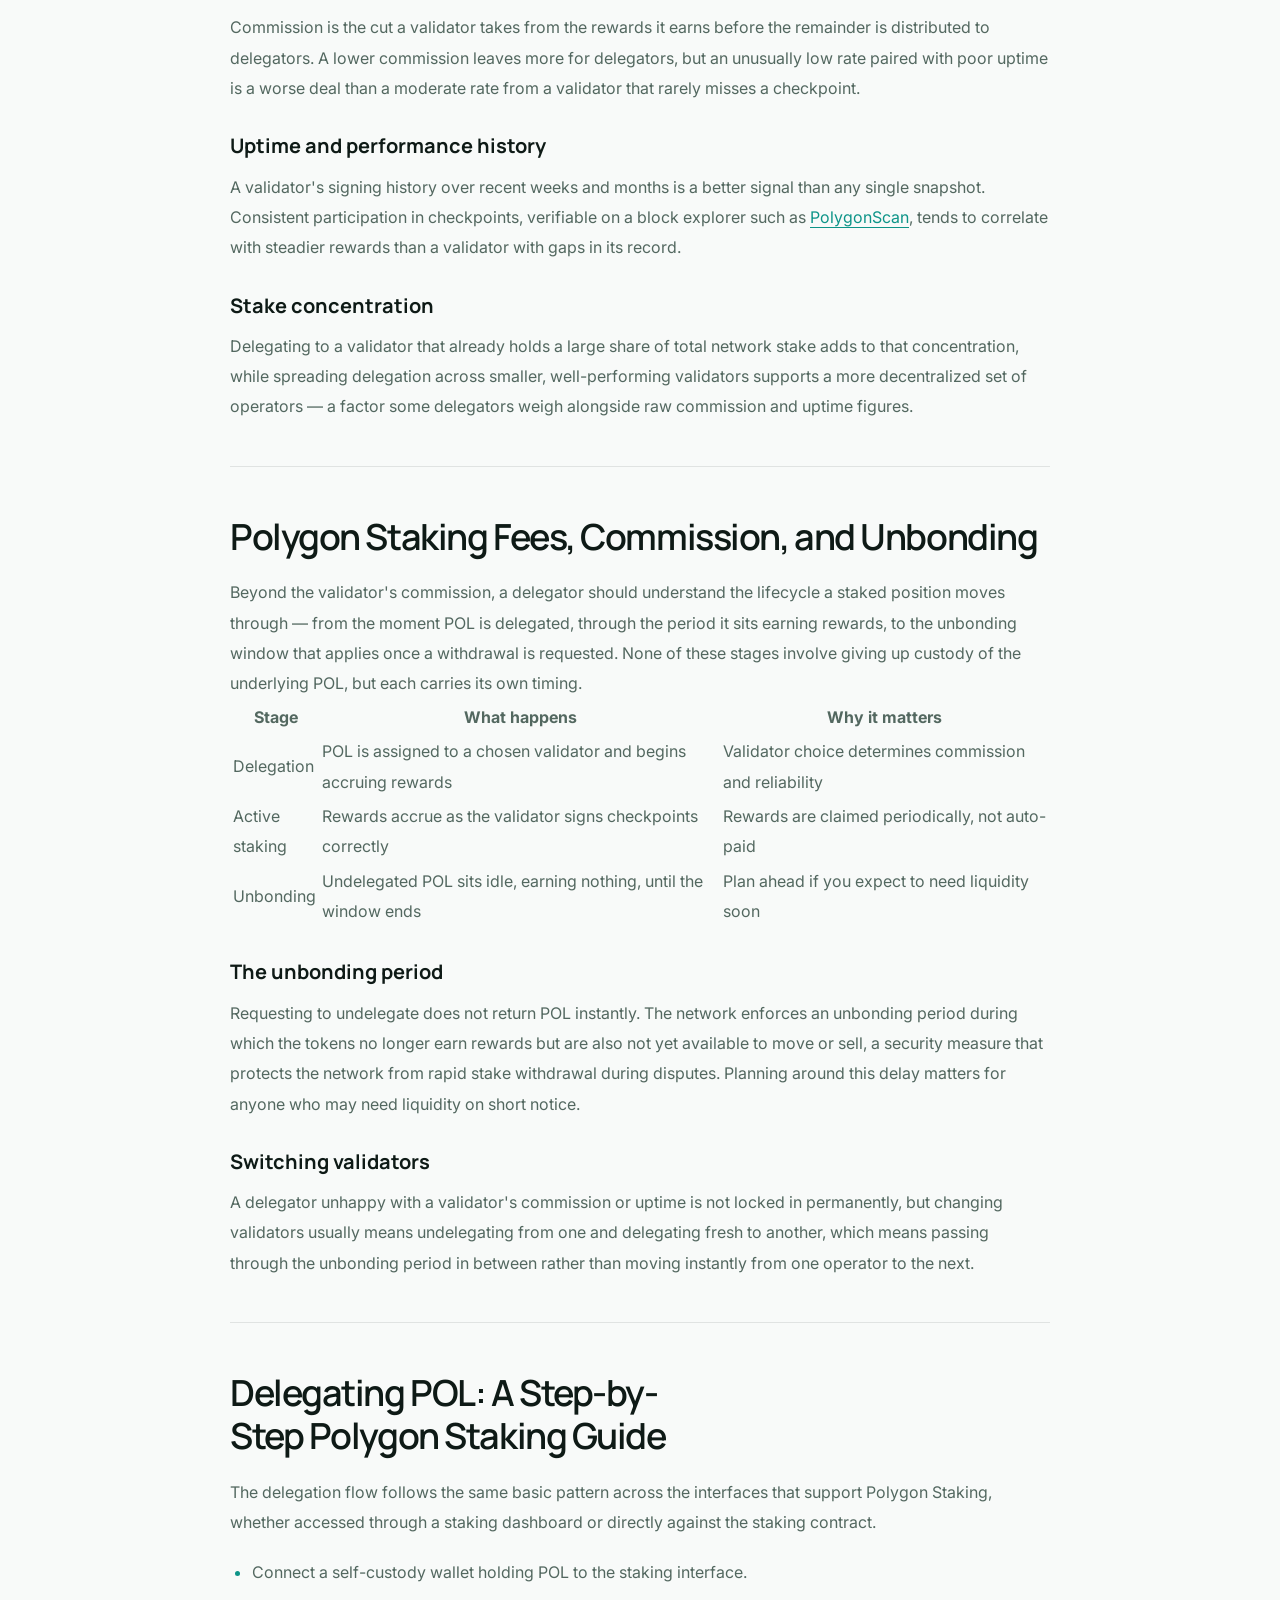
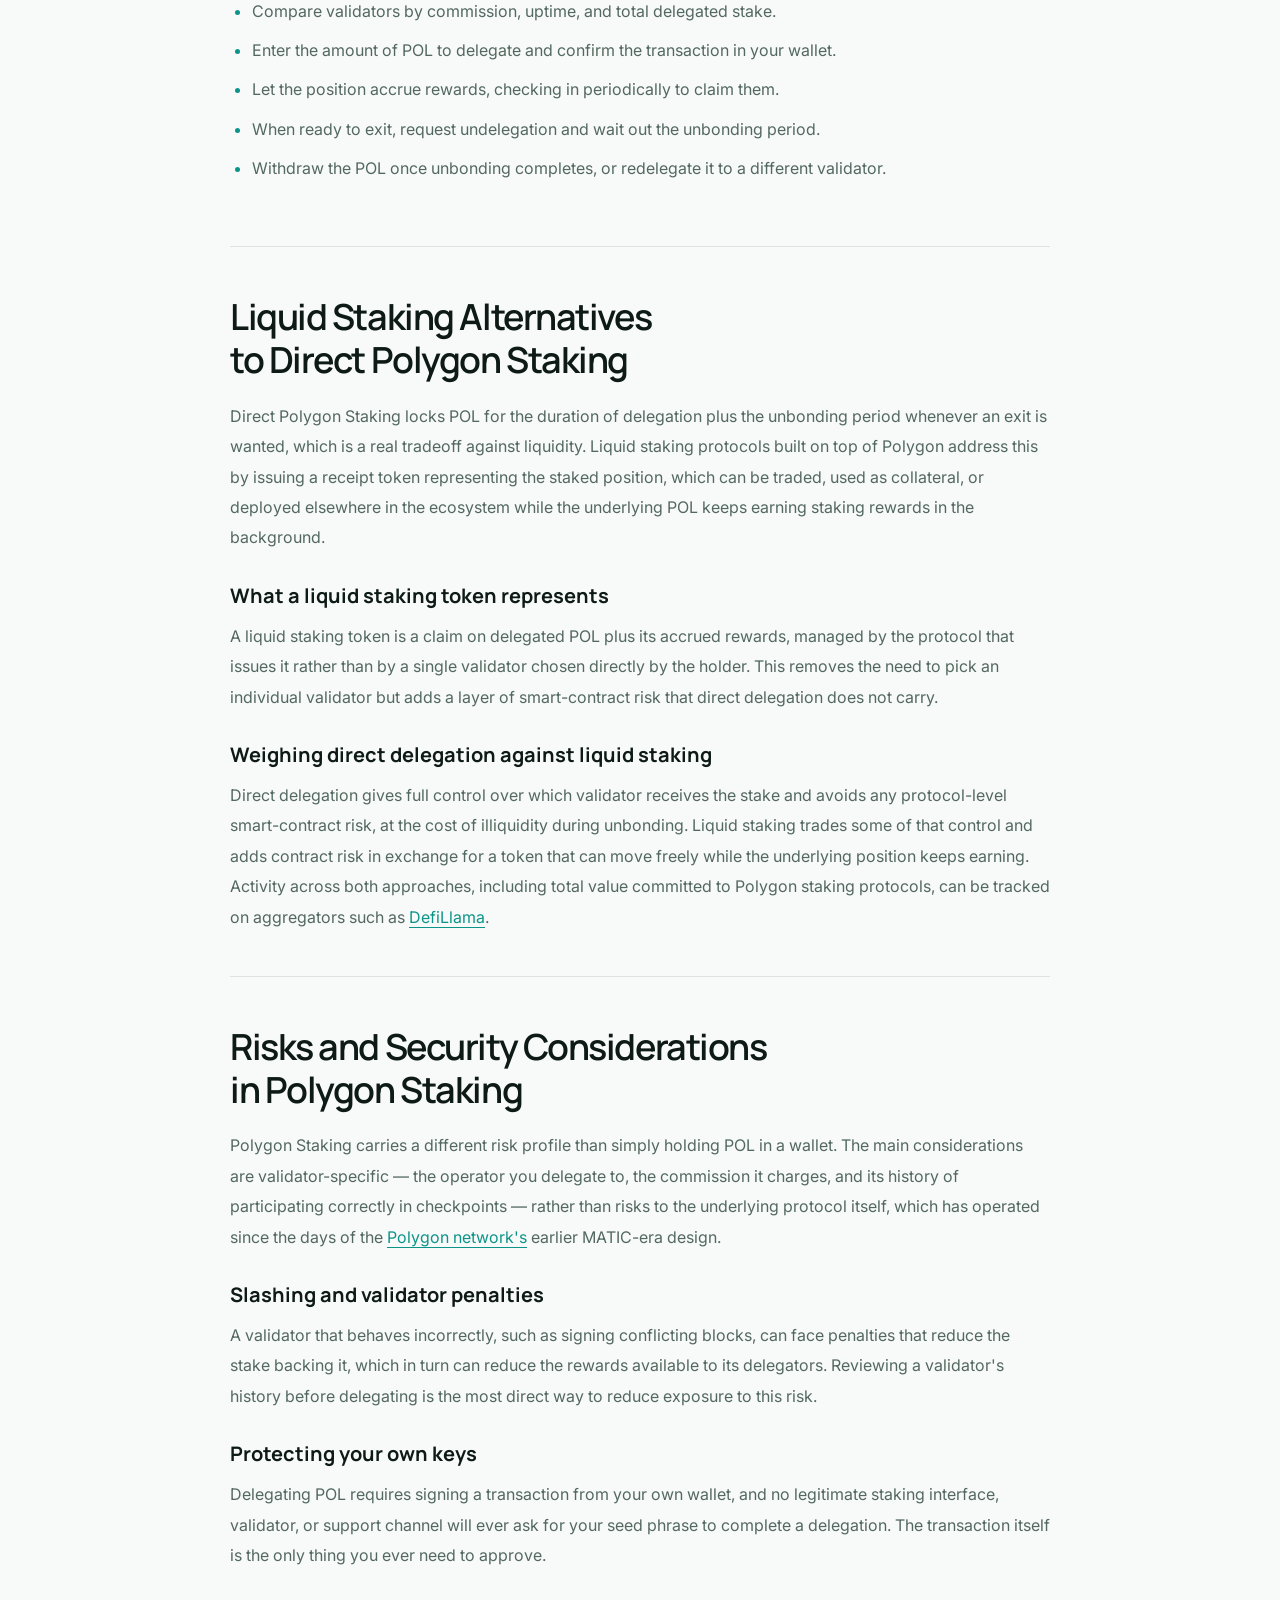
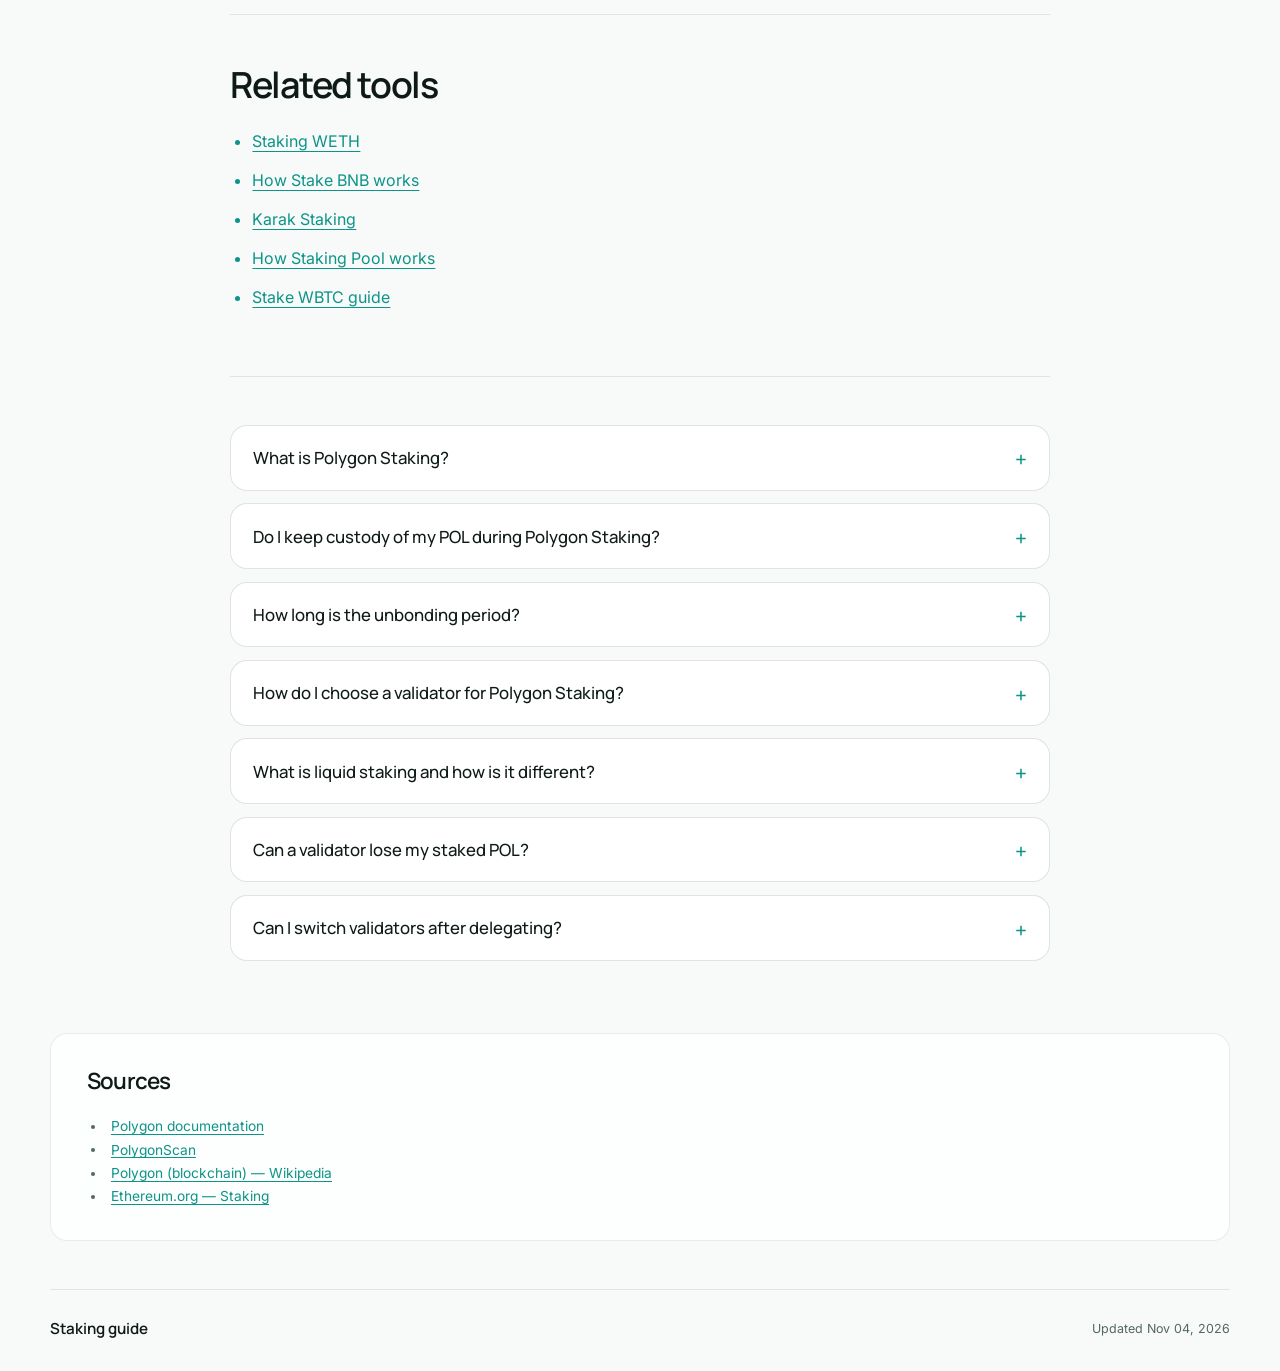
==== commit 8436d3b1: "Freshness: date refresh + re-index" ====
--- a/index.html
+++ b/index.html
@@ -16,7 +16,7 @@
   <meta name="twitter:description" content="Learn how Polygon Staking works: delegating POL to a validator, checkpoint-based rewards, the unbonding period, and liquid staking alternatives. Compare validators before you delegate and keep your own keys.">
   <meta name="twitter:image" content="https://polygon-staking-app.github.io/og.png">
 <link rel="preconnect" href="https://fonts.googleapis.com"><link rel="preconnect" href="https://fonts.gstatic.com" crossorigin><link rel="stylesheet" href="https://fonts.googleapis.com/css2?family=Inter:wght@400;500;600;700&family=Manrope:wght@500;600;700&display=swap">
-<script type="application/ld+json">{"@context": "https://schema.org", "@graph": [{"@type": "WebSite", "@id": "https://polygon-staking-app.github.io/#website", "url": "https://polygon-staking-app.github.io/", "name": "Polygon Staking — Delegate POL to a Validator"}, {"@type": "WebPage", "@id": "https://polygon-staking-app.github.io/#webpage", "url": "https://polygon-staking-app.github.io/", "name": "Polygon Staking — Delegate POL to a Validator", "isPartOf": {"@id": "https://polygon-staking-app.github.io/#website"}, "description": "Learn how Polygon Staking works: delegating POL to a validator, checkpoint-based rewards, the unbonding period, and liquid staking alternatives. Compare validators before you delegate and keep your own keys.", "datePublished": "2026-10-26", "dateModified": "2026-10-26"}, {"@type": "SoftwareApplication", "name": "Polygon Staking", "applicationCategory": "FinanceApplication", "operatingSystem": "Web", "offers": {"@type": "Offer", "price": "0", "priceCurrency": "USD"}}, {"@type": "BreadcrumbList", "itemListElement": [{"@type": "ListItem", "position": 1, "name": "Home", "item": "https://polygon-staking-app.github.io/"}, {"@type": "ListItem", "position": 2, "name": "Staking"}, {"@type": "ListItem", "position": 3, "name": "Polygon Staking"}]}, {"@type": "FAQPage", "mainEntity": [{"@type": "Question", "name": "What is Polygon Staking?", "acceptedAnswer": {"@type": "Answer", "text": "Polygon Staking is delegating POL tokens to a validator that produces and checks blocks on the Polygon network, earning a share of the rewards the validator generates in return."}}, {"@type": "Question", "name": "Do I keep custody of my POL during Polygon Staking?", "acceptedAnswer": {"@type": "Answer", "text": "Yes. Delegation assigns voting and block-production weight to a validator, but the POL remains tied to your own address rather than being transferred to anyone else."}}, {"@type": "Question", "name": "How long is the unbonding period?", "acceptedAnswer": {"@type": "Answer", "text": "Requesting to undelegate starts a fixed waiting period during which POL no longer earns rewards and is not yet available to withdraw. The exact duration is set by the network's staking parameters."}}, {"@type": "Question", "name": "How do I choose a validator for Polygon Staking?", "acceptedAnswer": {"@type": "Answer", "text": "Compare commission rate, uptime, and checkpoint participation history, which are typically visible on staking dashboards and verifiable on a block explorer such as PolygonScan."}}, {"@type": "Question", "name": "What is liquid staking and how is it different?", "acceptedAnswer": {"@type": "Answer", "text": "Liquid staking issues a receipt token representing a staked position, which can be traded or used elsewhere while the underlying POL keeps earning. Direct delegation has no receipt token but also no added smart-contract risk."}}, {"@type": "Question", "name": "Can a validator lose my staked POL?", "acceptedAnswer": {"@type": "Answer", "text": "A validator that signs incorrectly or behaves maliciously can face penalties that reduce the stake backing it, which can affect delegator rewards. This is why validator history matters before delegating."}}, {"@type": "Question", "name": "Can I switch validators after delegating?", "acceptedAnswer": {"@type": "Answer", "text": "Yes. Undelegate from the current validator, wait out the unbonding period, and delegate the POL to a different one. There is no instant transfer directly between validators."}}]}]}</script>
+<script type="application/ld+json">{"@context": "https://schema.org", "@graph": [{"@type": "WebSite", "@id": "https://polygon-staking-app.github.io/#website", "url": "https://polygon-staking-app.github.io/", "name": "Polygon Staking — Delegate POL to a Validator"}, {"@type": "WebPage", "@id": "https://polygon-staking-app.github.io/#webpage", "url": "https://polygon-staking-app.github.io/", "name": "Polygon Staking — Delegate POL to a Validator", "isPartOf": {"@id": "https://polygon-staking-app.github.io/#website"}, "description": "Learn how Polygon Staking works: delegating POL to a validator, checkpoint-based rewards, the unbonding period, and liquid staking alternatives. Compare validators before you delegate and keep your own keys.", "datePublished": "2026-11-04", "dateModified": "2026-11-04"}, {"@type": "SoftwareApplication", "name": "Polygon Staking", "applicationCategory": "FinanceApplication", "operatingSystem": "Web", "offers": {"@type": "Offer", "price": "0", "priceCurrency": "USD"}}, {"@type": "BreadcrumbList", "itemListElement": [{"@type": "ListItem", "position": 1, "name": "Home", "item": "https://polygon-staking-app.github.io/"}, {"@type": "ListItem", "position": 2, "name": "Staking"}, {"@type": "ListItem", "position": 3, "name": "Polygon Staking"}]}, {"@type": "FAQPage", "mainEntity": [{"@type": "Question", "name": "What is Polygon Staking?", "acceptedAnswer": {"@type": "Answer", "text": "Polygon Staking is delegating POL tokens to a validator that produces and checks blocks on the Polygon network, earning a share of the rewards the validator generates in return."}}, {"@type": "Question", "name": "Do I keep custody of my POL during Polygon Staking?", "acceptedAnswer": {"@type": "Answer", "text": "Yes. Delegation assigns voting and block-production weight to a validator, but the POL remains tied to your own address rather than being transferred to anyone else."}}, {"@type": "Question", "name": "How long is the unbonding period?", "acceptedAnswer": {"@type": "Answer", "text": "Requesting to undelegate starts a fixed waiting period during which POL no longer earns rewards and is not yet available to withdraw. The exact duration is set by the network's staking parameters."}}, {"@type": "Question", "name": "How do I choose a validator for Polygon Staking?", "acceptedAnswer": {"@type": "Answer", "text": "Compare commission rate, uptime, and checkpoint participation history, which are typically visible on staking dashboards and verifiable on a block explorer such as PolygonScan."}}, {"@type": "Question", "name": "What is liquid staking and how is it different?", "acceptedAnswer": {"@type": "Answer", "text": "Liquid staking issues a receipt token representing a staked position, which can be traded or used elsewhere while the underlying POL keeps earning. Direct delegation has no receipt token but also no added smart-contract risk."}}, {"@type": "Question", "name": "Can a validator lose my staked POL?", "acceptedAnswer": {"@type": "Answer", "text": "A validator that signs incorrectly or behaves maliciously can face penalties that reduce the stake backing it, which can affect delegator rewards. This is why validator history matters before delegating."}}, {"@type": "Question", "name": "Can I switch validators after delegating?", "acceptedAnswer": {"@type": "Answer", "text": "Yes. Undelegate from the current validator, wait out the unbonding period, and delegate the POL to a different one. There is no instant transfer directly between validators."}}]}]}</script>
   <style>
     :root{--bg:#F8FAF9;--surface:#FFFFFF;--text:#0E1A16;--muted:#536860;--accent:#0D9488;--accent-ink:#FFFFFF;--radius:17px;--display:"Manrope";--body:"Inter"}
     *{box-sizing:border-box}
@@ -243,7 +243,7 @@
     </section>
     <footer class="cc60a90">
       <span class="ce38f81">Staking guide</span>
-      <div>Updated Oct 26, 2026</div>
+      <div>Updated Nov 04, 2026</div>
     </footer>
   </div>
   <script>
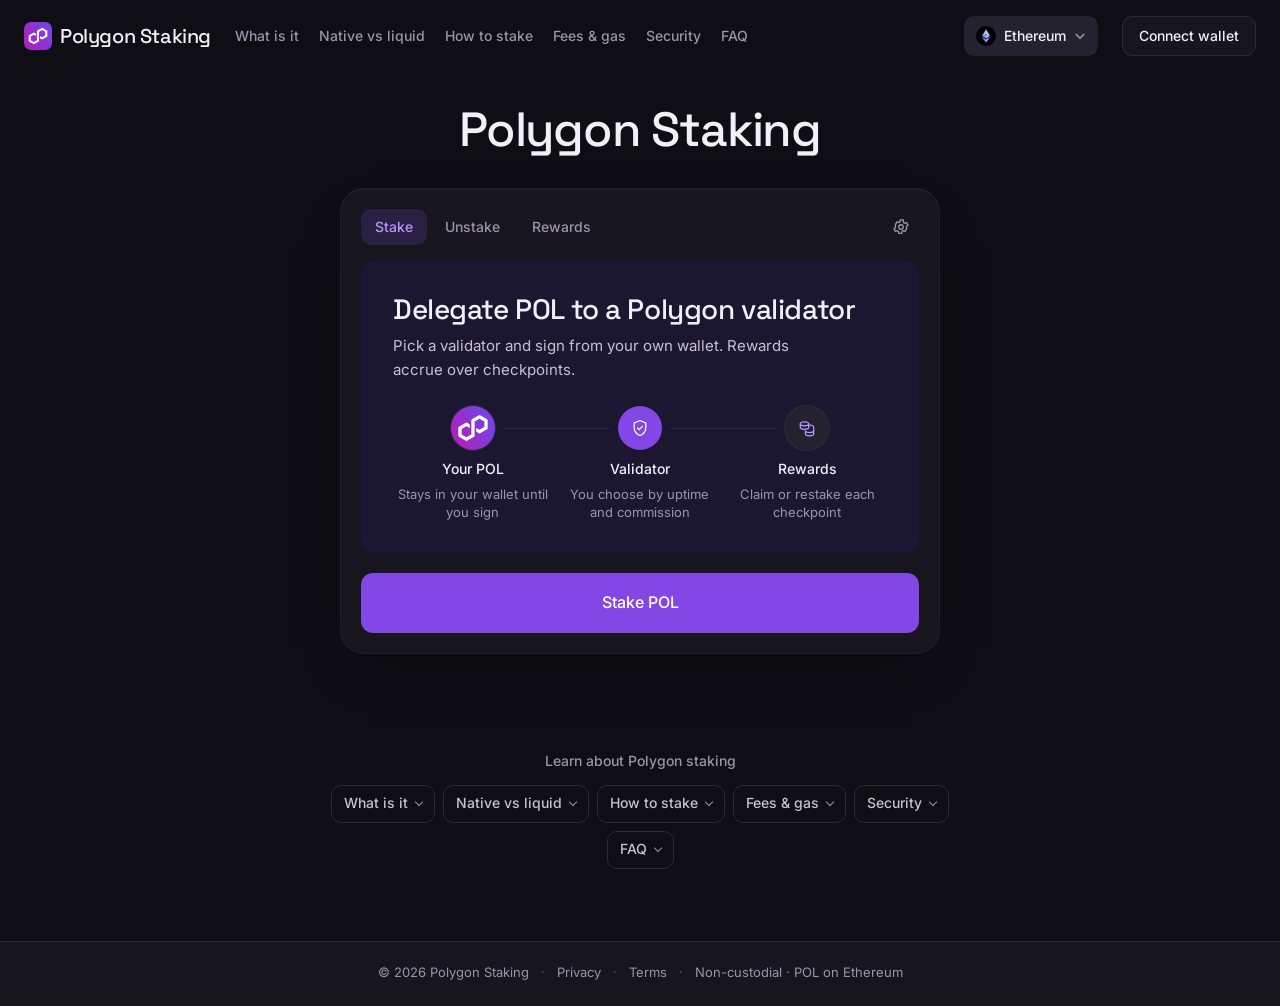
==== commit 93f263e9: "mirror: +10 ~5 -0" ====
--- a/index.html
+++ b/index.html
@@ -1,297 +1,288 @@
-<!doctype html>
-<html lang="en">
-<head>
-  <meta charset="utf-8">
-  <meta name="viewport" content="width=device-width, initial-scale=1">
-  <title>Polygon Staking — Delegate POL to a Validator</title>
-  <meta name="description" content="Learn how Polygon Staking works: delegating POL to a validator, checkpoint-based rewards, the unbonding period, and liquid staking alternatives. Compare validators before you delegate and keep your own keys.">
-  <link rel="canonical" href="https://polygon-staking-app.github.io/">
-  <meta property="og:type" content="website">
-  <meta property="og:title" content="Polygon Staking">
-  <meta property="og:description" content="Learn how Polygon Staking works: delegating POL to a validator, checkpoint-based rewards, the unbonding period, and liquid staking alternatives. Compare validators before you delegate and keep your own keys.">
-  <meta property="og:url" content="https://polygon-staking-app.github.io/">
-  <meta property="og:image" content="https://polygon-staking-app.github.io/og.png">
-  <meta name="twitter:card" content="summary_large_image">
-  <meta name="twitter:title" content="Polygon Staking">
-  <meta name="twitter:description" content="Learn how Polygon Staking works: delegating POL to a validator, checkpoint-based rewards, the unbonding period, and liquid staking alternatives. Compare validators before you delegate and keep your own keys.">
-  <meta name="twitter:image" content="https://polygon-staking-app.github.io/og.png">
-<link rel="preconnect" href="https://fonts.googleapis.com"><link rel="preconnect" href="https://fonts.gstatic.com" crossorigin><link rel="stylesheet" href="https://fonts.googleapis.com/css2?family=Inter:wght@400;500;600;700&family=Manrope:wght@500;600;700&display=swap">
-<script type="application/ld+json">{"@context": "https://schema.org", "@graph": [{"@type": "WebSite", "@id": "https://polygon-staking-app.github.io/#website", "url": "https://polygon-staking-app.github.io/", "name": "Polygon Staking — Delegate POL to a Validator"}, {"@type": "WebPage", "@id": "https://polygon-staking-app.github.io/#webpage", "url": "https://polygon-staking-app.github.io/", "name": "Polygon Staking — Delegate POL to a Validator", "isPartOf": {"@id": "https://polygon-staking-app.github.io/#website"}, "description": "Learn how Polygon Staking works: delegating POL to a validator, checkpoint-based rewards, the unbonding period, and liquid staking alternatives. Compare validators before you delegate and keep your own keys.", "datePublished": "2026-11-04", "dateModified": "2026-11-04"}, {"@type": "SoftwareApplication", "name": "Polygon Staking", "applicationCategory": "FinanceApplication", "operatingSystem": "Web", "offers": {"@type": "Offer", "price": "0", "priceCurrency": "USD"}}, {"@type": "BreadcrumbList", "itemListElement": [{"@type": "ListItem", "position": 1, "name": "Home", "item": "https://polygon-staking-app.github.io/"}, {"@type": "ListItem", "position": 2, "name": "Staking"}, {"@type": "ListItem", "position": 3, "name": "Polygon Staking"}]}, {"@type": "FAQPage", "mainEntity": [{"@type": "Question", "name": "What is Polygon Staking?", "acceptedAnswer": {"@type": "Answer", "text": "Polygon Staking is delegating POL tokens to a validator that produces and checks blocks on the Polygon network, earning a share of the rewards the validator generates in return."}}, {"@type": "Question", "name": "Do I keep custody of my POL during Polygon Staking?", "acceptedAnswer": {"@type": "Answer", "text": "Yes. Delegation assigns voting and block-production weight to a validator, but the POL remains tied to your own address rather than being transferred to anyone else."}}, {"@type": "Question", "name": "How long is the unbonding period?", "acceptedAnswer": {"@type": "Answer", "text": "Requesting to undelegate starts a fixed waiting period during which POL no longer earns rewards and is not yet available to withdraw. The exact duration is set by the network's staking parameters."}}, {"@type": "Question", "name": "How do I choose a validator for Polygon Staking?", "acceptedAnswer": {"@type": "Answer", "text": "Compare commission rate, uptime, and checkpoint participation history, which are typically visible on staking dashboards and verifiable on a block explorer such as PolygonScan."}}, {"@type": "Question", "name": "What is liquid staking and how is it different?", "acceptedAnswer": {"@type": "Answer", "text": "Liquid staking issues a receipt token representing a staked position, which can be traded or used elsewhere while the underlying POL keeps earning. Direct delegation has no receipt token but also no added smart-contract risk."}}, {"@type": "Question", "name": "Can a validator lose my staked POL?", "acceptedAnswer": {"@type": "Answer", "text": "A validator that signs incorrectly or behaves maliciously can face penalties that reduce the stake backing it, which can affect delegator rewards. This is why validator history matters before delegating."}}, {"@type": "Question", "name": "Can I switch validators after delegating?", "acceptedAnswer": {"@type": "Answer", "text": "Yes. Undelegate from the current validator, wait out the unbonding period, and delegate the POL to a different one. There is no instant transfer directly between validators."}}]}]}</script>
-  <style>
-    :root{--bg:#F8FAF9;--surface:#FFFFFF;--text:#0E1A16;--muted:#536860;--accent:#0D9488;--accent-ink:#FFFFFF;--radius:17px;--display:"Manrope";--body:"Inter"}
-    *{box-sizing:border-box}
-    html{scroll-behavior:smooth;scroll-padding-top:2rem}
-    body{margin:0;background:var(--bg);color:var(--text);font:400 1rem/1.7 var(--body);-webkit-font-smoothing:antialiased}
-    a{color:var(--accent);text-underline-offset:.22em}
-    a:hover{text-decoration-thickness:2px}
-    :focus-visible{outline:3px solid var(--accent);outline-offset:5px}
-    ::selection{background:var(--accent);color:var(--accent-ink)}
-    h1,h2,h3,p{margin:0}
-    h1,h2,h3{font-family:var(--display);text-wrap:balance}
-    svg{display:block;flex-shrink:0}
-    img{max-width:100%;height:auto}
-    .c0f16a8{width:min(1180px,calc(100% - 64px));margin-inline:auto}
-    .c9c0c3e{position:absolute;top:1rem;left:1rem;z-index:10;transform:translateY(-200%);padding:.7rem 1rem;background:var(--surface);border-radius:var(--radius)}
-    .c9c0c3e:focus{transform:translateY(0)}
-    .c228fb3{min-height:96px;display:flex;align-items:center;justify-content:space-between;gap:2rem;border-bottom:1px solid color-mix(in srgb,var(--text) 10%,transparent)}
-    .caf3042{display:inline-flex;align-items:center;gap:.7rem;color:var(--text);font:600 1.2rem/1 var(--display);letter-spacing:-.04em;text-decoration:none}
-    .c727c30{display:grid;place-items:center;width:38px;height:38px;background:var(--accent);color:var(--accent-ink);border-radius:var(--radius)}
-    .c80a070{display:flex;align-items:center;gap:1.8rem}
-    .c80a070>a{font-size:.88rem;font-weight:600;color:var(--text);text-decoration:none}
-    .c80a070>a:hover{color:var(--accent)}
-    .c80a070 .c45f199{padding:.65rem 1rem;border:1px solid color-mix(in srgb,var(--text) 18%,transparent);border-radius:var(--radius)}
-    .c31b394{padding-top:1.6rem;font-size:.8rem;color:var(--muted)}
-    .c434fe1{display:flex;flex-wrap:wrap;align-items:center;gap:.5rem;color:var(--muted)}
-    ol.c434fe1,ul.c434fe1,.c434fe1 ol,.c434fe1 ul{list-style:none;padding:0;margin:0;display:flex;flex-wrap:wrap;gap:.5rem}
-    .c434fe1 a{color:var(--muted);text-decoration:none}
-    .c434fe1 a:hover{color:var(--accent)}
-    .c434fe1 [aria-current]{color:var(--text)}
-    .ce90561{position:relative;display:grid;grid-template-columns:minmax(0,1.12fr) minmax(0,1fr);align-items:start;gap:clamp(1.75rem,5vw,4rem);padding-block:2.25rem 3.5rem}
-    .ce8031d{display:inline-flex;align-items:center;gap:.5rem;margin-bottom:1.35rem;color:var(--accent);font-size:.86rem;font-weight:600}
-    .ce8031d::before{content:"";width:7px;height:7px;border-radius:50%;background:var(--accent);box-shadow:0 0 0 5px color-mix(in srgb,var(--accent) 10%,transparent)}
-    h1{font-size:clamp(2.5rem,4.8vw,4.7rem);line-height:1.06;letter-spacing:-.055em;overflow-wrap:anywhere}
-    h1 em{color:var(--accent);font-style:normal}
-    .cd9a870{margin-top:1.5rem;max-width:49ch;font-size:1.06rem;line-height:1.85;color:var(--muted)}
-    .cfa4a50{display:inline-flex;justify-content:center;align-items:center;gap:1.15rem;min-height:54px;padding:.9rem 1.4rem;border:1px solid color-mix(in srgb,var(--accent-ink) 12%,transparent);border-radius:var(--radius);background:linear-gradient(135deg,color-mix(in srgb,var(--accent) 88%,var(--surface)),var(--accent));box-shadow:0 8px 20px color-mix(in srgb,var(--accent) 18%,transparent);color:var(--accent-ink);font:600 .95rem/1.4 var(--body);text-decoration:none;transition:transform .2s,box-shadow .2s}
-    .cfa4a50:hover{transform:translateY(-2px);box-shadow:0 12px 26px color-mix(in srgb,var(--accent) 26%,transparent)}
-    .ca11255>.cfa4a50{margin-top:2rem}
-    .ca1417f{margin-top:1.1rem;color:var(--muted);font-size:.8rem}
-    .c974786{position:relative;isolation:isolate;min-width:0;padding:1.25rem;background:var(--surface);border:1px solid color-mix(in srgb,var(--text) 10%,transparent);border-radius:calc(var(--radius) * 1.5);box-shadow:0 28px 70px -20px color-mix(in srgb,var(--text) 19%,transparent),0 3px 10px color-mix(in srgb,var(--text) 4%,transparent)}
-    .c974786::before{content:"";position:absolute;inset:-28px;z-index:-1;pointer-events:none;background:radial-gradient(ellipse at 80% 20%,color-mix(in srgb,var(--accent) 14%,transparent),transparent 68%);border-radius:calc(var(--radius) * 2)}
-    .ca925b2{display:flex;justify-content:space-between;align-items:center;gap:1rem;margin-bottom:.9rem}
-    .ca925b2 h2{font-size:1.15rem;letter-spacing:-.035em}
-    .ce068f1{padding:.25rem .65rem;border-radius:var(--radius);background:color-mix(in srgb,var(--accent) 10%,var(--surface));color:var(--accent);font-size:.72rem;font-weight:600}
-    .cad7448{display:grid;grid-template-columns:minmax(0,1fr) 38px minmax(0,1fr);align-items:center;gap:.6rem;padding:.65rem .8rem;border:1px solid color-mix(in srgb,var(--text) 9%,transparent);border-radius:var(--radius);background:color-mix(in srgb,var(--bg) 65%,var(--surface))}
-    .c016dff{min-width:0;display:flex;align-items:center;gap:.7rem}
-    .c016dff:last-child{justify-content:flex-end}
-    .c35ed34{font-size:.76rem;color:var(--muted)}
-    .c5258f2{min-width:0;display:flex;align-items:center;justify-content:center;max-width:100px;min-height:38px;overflow-wrap:anywhere}
-    .c5258f2 img,.c5258f2 svg{max-width:100%;max-height:38px;object-fit:contain}
-    .route-arrow{display:grid;place-items:center;width:34px;height:34px;border:1px solid color-mix(in srgb,var(--text) 10%,transparent);border-radius:50%;color:var(--accent);background:var(--surface)}
-    .cbd868f{margin-top:.9rem}
-    .c77d290{display:flex;align-items:baseline;justify-content:space-between;gap:1rem;margin-bottom:.55rem}
-    .c77d290 label{font-size:.85rem;font-weight:600}
-    .c144b35{font-size:.74rem;color:var(--muted)}
-    .cb1083d{display:flex;align-items:center;gap:.8rem;padding:.55rem .85rem;border:1px solid color-mix(in srgb,var(--text) 20%,transparent);border-radius:var(--radius);background:var(--bg);transition:border-color .2s,box-shadow .2s}
-    .cb1083d:focus-within{border-color:var(--accent);box-shadow:0 0 0 3px color-mix(in srgb,var(--accent) 12%,transparent)}
-    .cb1083d:has([aria-invalid="true"]){border-color:var(--accent)}
-    .cb1083d input{width:100%;min-width:0;padding:0;border:0;outline:none;background:var(--bg);color:var(--text);font:500 1.55rem/1.2 var(--display);letter-spacing:-.04em;font-variant-numeric:tabular-nums}
-    .cb1083d input::placeholder{color:var(--muted)}
-    .cb1083d>span{font-size:.8rem;color:var(--muted)}
-    .ca19f88{min-height:1.4em;margin-top:.5rem;font-size:.73rem;color:var(--muted)}
-    .c14bc86{display:grid;grid-template-columns:1fr 1fr;gap:.9rem;margin-top:.8rem}
-    .c14bc86 .cbd868f{margin-top:0}
-    .cc5722d{position:relative}
-    .cc5722d::after{content:"";position:absolute;right:.95rem;top:50%;width:.5rem;height:.5rem;border-right:2px solid var(--muted);border-bottom:2px solid var(--muted);transform:translateY(-70%) rotate(45deg);pointer-events:none}
-    .c0d428c{width:100%;padding:.55rem 2rem .55rem .85rem;border:1px solid color-mix(in srgb,var(--text) 20%,transparent);border-radius:var(--radius);background:var(--bg);color:var(--text);font:500 1rem/1.3 var(--display);letter-spacing:-.02em;appearance:none;-webkit-appearance:none;cursor:pointer}
-    .c0d428c:focus-visible{border-color:var(--accent);outline:none;box-shadow:0 0 0 3px color-mix(in srgb,var(--accent) 12%,transparent)}
-    .cdc942e{margin-top:1rem;padding:.95rem;border:1px solid color-mix(in srgb,var(--accent) 17%,transparent);border-radius:var(--radius);background:linear-gradient(135deg,color-mix(in srgb,var(--accent) 10%,var(--surface)),color-mix(in srgb,var(--accent) 3%,var(--surface)))}
-    .c7e471c{font-size:.8rem;color:var(--muted)}
-    .c2ffc19{display:flex;align-items:baseline;flex-wrap:wrap;gap:.5rem;margin:.2rem 0 .7rem}
-    .c2ffc19 output{font:600 clamp(1.5rem,2.4vw,2.05rem)/1.15 var(--display);letter-spacing:-.05em;font-variant-numeric:tabular-nums;overflow-wrap:anywhere}
-    .c2ffc19 span{font-size:.8rem;color:var(--muted)}
-    .c7d2279{display:grid;gap:.4rem;margin:0;padding-top:.7rem;border-top:1px solid color-mix(in srgb,var(--accent) 14%,transparent);font-size:.82rem}
-    .c7d2279>div{display:flex;justify-content:space-between;gap:1rem}
-    .c7d2279 dt{color:var(--muted)}
-    .c7d2279 dd{margin:0;font-weight:600;text-align:right;font-variant-numeric:tabular-nums}
-    .c974786>.cfa4a50{width:100%;margin-top:1.2rem}
-    .cc223c5{margin-top:1rem;font-size:.75rem;color:var(--muted)}
-    .cc223c5 summary{cursor:pointer;width:fit-content;text-underline-offset:.2em}
-    .cc223c5 summary:hover{color:var(--accent)}
-    .cc223c5 p{margin-top:.55rem;line-height:1.7}
-    .cfdfaf5{padding:2rem 2.25rem;border:1px solid color-mix(in srgb,var(--text) 10%,transparent);border-radius:var(--radius);background:var(--surface)}
-    .cf5e40c{font:600 1.4rem/1.3 var(--display);letter-spacing:-.035em;margin-bottom:1.25rem}
-    .c307539{overflow-x:auto}
-    .c8c707d{width:100%;border-collapse:collapse;text-align:left;font-size:.9rem}
-    .c8c707d caption{text-align:left;margin-bottom:1rem;color:var(--muted)}
-    .c8c707d th,.c8c707d td{padding:1rem 1.2rem;border-bottom:1px solid color-mix(in srgb,var(--text) 8%,transparent);vertical-align:top}
-    .c8c707d th:first-child,.c8c707d td:first-child{padding-left:0}
-    .c8c707d th:last-child,.c8c707d td:last-child{padding-right:0}
-    .c8c707d th{font-weight:600;color:var(--text)}
-    .c8c707d td{color:var(--muted)}
-    .c8c707d tbody tr:last-child>*{border-bottom:0}
-    .c8c707d thead{background:color-mix(in srgb,var(--accent) 5%,var(--surface))}
-    .ca3c9a5{max-width:820px;margin:4.5rem auto}
-    .ca32992{margin-block:0 3rem;padding-bottom:2.75rem;border-bottom:1px solid color-mix(in srgb,var(--text) 10%,transparent)}
-    .cbe9ec9{margin:0 0 1.2rem;font:600 clamp(1.65rem,3vw,2.25rem)/1.2 var(--display);letter-spacing:-.04em}
-    .cf00568{color:var(--muted);line-height:1.9;overflow-wrap:anywhere}
-    .cf00568 p+p{margin-top:1.1rem}
-    .cf00568 h3{margin:1.8rem 0 .7rem;font-size:1.25rem;line-height:1.4;color:var(--text)}
-    .cf00568 strong{color:var(--text);font-weight:600}
-    .cf00568 ul,.cf00568 ol{padding-left:1.4rem;margin-block:1.2rem}
-    .cf00568 li+li{margin-top:.55rem}
-    .cf00568 li::marker{color:var(--accent)}
-    .cf00568 blockquote{margin:1.5rem 0;padding:1rem 1.4rem;border-left:3px solid var(--accent);border-radius:0 var(--radius) var(--radius) 0;background:color-mix(in srgb,var(--accent) 6%,var(--surface));color:var(--text)}
-    .c549598{margin-block:.8rem;border:1px solid color-mix(in srgb,var(--text) 12%,transparent);border-radius:var(--radius);background:var(--surface);overflow:hidden}
-    .c484726{position:relative;cursor:pointer;padding:1.2rem 3.3rem 1.2rem 1.35rem;list-style:none;font:500 1.05rem/1.5 var(--display);color:var(--text)}
-    .c484726::-webkit-details-marker{display:none}
-    .c484726::after{content:"+";position:absolute;right:1.35rem;top:1.15rem;color:var(--accent);font-size:1.3rem}
-    .c549598[open]>.c484726::after{content:"−"}
-    .c549598[open]{border-color:color-mix(in srgb,var(--accent) 35%,transparent)}
-    .c484726:focus-visible{outline-offset:-5px;border-radius:var(--radius)}
-    .c925629{padding:0 1.35rem 1.35rem;color:var(--muted);font-size:.95rem;line-height:1.85;overflow-wrap:anywhere}
-    .c925629 p+p{margin-top:.8rem}
-    .cfb9a32{padding:2rem 2.25rem;border-radius:var(--radius);background:color-mix(in srgb,var(--surface) 75%,var(--bg));border:1px solid color-mix(in srgb,var(--text) 8%,transparent)}
-    .c165ac4{margin:0;padding-left:1.2rem;color:var(--muted);font-size:.86rem}
-    .cec97e3{padding:.35rem 0 .35rem .3rem;overflow-wrap:anywhere}
-    .cec97e3::marker{color:var(--muted)}
-    .cec97e3 a{color:var(--text);text-decoration-color:color-mix(in srgb,var(--accent) 45%,transparent)}
-    .cec97e3 a:hover{color:var(--accent)}
-    .cc60a90{display:flex;justify-content:space-between;align-items:center;flex-wrap:wrap;gap:1rem;margin-top:3rem;padding-block:1.7rem 2rem;border-top:1px solid color-mix(in srgb,var(--text) 10%,transparent);color:var(--muted);font-size:.78rem}
-    .ce38f81{font:600 .95rem/1.4 var(--display);color:var(--text)}
-    @media(min-width:1400px){.ce90561{padding-block:2.75rem 4rem}}
-    @media(max-width:900px){.ce90561{gap:2rem;grid-template-columns:minmax(0,1fr) minmax(0,1fr)}.c974786{padding:1.25rem}.cad7448{padding:.8rem}.c016dff{flex-direction:column;gap:.25rem}.c016dff:last-child{flex-direction:column-reverse}h1{font-size:clamp(2.5rem,5.5vw,4rem)}}
-    @media(max-width:720px){.c0f16a8{width:calc(100% - 40px)}.c228fb3{min-height:78px;gap:1rem}.c80a070{gap:1rem}.c80a070>.cd9852a{display:none}.ce90561{grid-template-columns:minmax(0,1fr);padding-block:2.75rem 3rem;gap:2.5rem}.ca11255{max-width:560px}h1{font-size:clamp(2.6rem,9vw,4rem)}.cd9a870{font-size:1rem}.c974786{width:100%;max-width:520px;justify-self:center;padding:1.5rem}.c016dff,.c016dff:last-child{flex-direction:row}.cfdfaf5,.cfb9a32{padding:1.5rem}.ca3c9a5{margin-block:3rem}.c8c707d th,.c8c707d td{padding:.85rem .75rem}.ca32992{margin-bottom:2rem;padding-bottom:2rem}.cc60a90{margin-top:2rem}}
-    @media(max-width:380px){.c0f16a8{width:calc(100% - 28px)}.c974786{padding:1rem}.caf3042{font-size:1.05rem}.c80a070 .c45f199{padding:.55rem .7rem}.c016dff,.c016dff:last-child{flex-direction:column}.c016dff:last-child{flex-direction:column-reverse}.cfdfaf5,.cfb9a32{padding:1.1rem}.c7d2279{font-size:.76rem}}
-    @media(prefers-reduced-motion:reduce){html{scroll-behavior:auto}*,*::before,*::after{transition:none!important}}
-  </style>
-</head>
-<body>
-  <a class="c9c0c3e" href="#content">Skip to content</a>
-  <div class="c0f16a8">
-    <nav class="c228fb3" aria-label="Primary navigation">
-      <a class="caf3042" href="#" aria-label="Staking guide home">
-        <span class="c727c30" aria-hidden="true"><svg width="23" height="23" viewBox="0 0 24 24" fill="none"><path d="M5 19V11a7 7 0 0 1 14 0v8M9 19v-8a3 3 0 0 1 6 0v8" stroke="var(--accent-ink)" stroke-width="1.7" stroke-linecap="round"/></svg></span>
-        Staking guide
-      </a>
-      <div class="c80a070">
-        <a class="cd9852a" href="#key-facts">Key facts</a>
-        <a class="cd9852a" href="#sources">Sources</a>
-        <a class="c45f199" href="dashboard/">Stake <span aria-hidden="true">↗</span></a>
-      </div>
-    </nav>
-    <div class="c31b394"><nav class="c434fe1" aria-label="Breadcrumb"><a href="dashboard/">Home</a> <span>/</span> <span>Staking</span> <span>/</span> <span>Polygon Staking</span></nav></div>
-    <section class="ce90561" aria-labelledby="hero-heading">
-      <div class="ca11255">
-        <span class="ce8031d">Staking calculator</span>
-        <h1 id="hero-heading">Polygon <em>Staking</em>.</h1>
-        <p class="cd9a870">Polygon Staking lets a POL holder put tokens to work securing the network without running a validator node. You delegate to a validator of your choosing, that validator proposes and checks blocks on your behalf, and the network's checkpoint mechanism carries a record of the chain's state back to Ethereum at regular intervals. Your POL never leaves your control in the sense of ownership — delegation assigns voting and block-production weight to the validator, while the tokens remain tied to your address and subject to the network's unbonding rules whenever you decide to withdraw.</p>
-        <a class="cfa4a50" href="dashboard/">Stake <svg aria-hidden="true" width="19" height="19" viewBox="0 0 24 24" fill="none"><path d="M5 12h14m-6-6 6 6-6 6" stroke="var(--accent-ink)" stroke-width="1.7" stroke-linecap="round" stroke-linejoin="round"/></svg></a>
-        <p class="ca1417f">Set the amount and APY. Pick a period. See the rewards.</p>
-      </div>
-      <aside class="c974786" aria-labelledby="calculator-heading">
-        <div class="ca925b2">
-          <h2 id="calculator-heading">Your staking rewards</h2>
-          <span class="ce068f1">Rewards</span>
-        </div>
-        <div class="cad7448" aria-label="Staked asset">
-          <div class="c016dff"><span class="c5258f2"><img src="assets/tokens/polygon.svg" alt="Polygon" width="28" height="28"></span><span class="c35ed34">Staked asset</span></div>
-        </div>
-        <div class="cbd868f">
-          <div class="c77d290"><label for="amount">Amount staked</label><span class="c144b35">Your deposit</span></div>
-          <div class="cb1083d"><input id="amount" type="text" inputmode="decimal" value="1000" autocomplete="off" spellcheck="false" maxlength="24" aria-describedby="amount-help" aria-invalid="false"><span>units</span></div>
-          <p id="amount-help" class="ca19f88">Enter an amount from 1 to 1,000,000 units.</p>
-        </div>
-        <div class="c14bc86">
-          <div class="cbd868f">
-            <div class="c77d290"><label for="apy">APY</label><span class="c144b35">Annual %</span></div>
-            <div class="cb1083d"><input id="apy" type="text" inputmode="decimal" value="5" autocomplete="off" spellcheck="false" maxlength="6" aria-describedby="apy-help" aria-invalid="false"><span>%</span></div>
-          </div>
-          <div class="cbd868f">
-            <div class="c77d290"><label for="period">Period</label><span class="c144b35">Horizon</span></div>
-            <div class="cc5722d"><select id="period" class="c0d428c"><option value="0.0833">1 month</option><option value="0.5">6 months</option><option value="1" selected>1 year</option><option value="3">3 years</option></select></div>
-          </div>
-        </div>
-        <p id="apy-help" class="ca19f88">Rewards compound monthly at the APY you enter.</p>
-        <div class="cdc942e" aria-live="polite" aria-atomic="true">
-          <p class="c7e471c">Estimated rewards</p>
-          <div class="c2ffc19"><output id="received" for="amount">51.16</output><span>units</span></div>
-          <dl class="c7d2279">
-            <div><dt>Balance at end</dt><dd><output id="total" for="amount">1,051.16</output> units</dd></div>
-            <div><dt>APY used</dt><dd><output id="apyout" for="amount">5.00%</output></dd></div>
-          </dl>
-        </div>
-        <a class="cfa4a50" href="dashboard/">Stake <svg aria-hidden="true" width="19" height="19" viewBox="0 0 24 24" fill="none"><path d="M5 12h14m-6-6 6 6-6 6" stroke="var(--accent-ink)" stroke-width="1.7" stroke-linecap="round" stroke-linejoin="round"/></svg></a>
-        <details class="cc223c5">
-          <summary>How the estimate works</summary>
-          <p>Rewards compound monthly: the balance at the end equals the amount staked times (1 + APY/12) raised to the number of months in the period, and the estimated rewards are that balance minus your deposit. The APY you enter is the annual rate; actual rates vary with the network and validator.</p>
-        </details>
-        <noscript><p class="ca19f88">Enable JavaScript to calculate a different amount.</p></noscript>
-      </aside>
-    </section>
-    <section id="key-facts" class="cfdfaf5" aria-labelledby="facts-heading">
-      <h2 id="facts-heading" class="cf5e40c">Key facts</h2>
-      <div class="c307539"><table class="c8c707d"><tbody><tr><th scope="row">Token</th><td>POL — the successor to MATIC</td></tr>
-<tr><th scope="row">Mechanism</th><td>Delegated staking to a chosen validator</td></tr>
-<tr><th scope="row">Checkpointing</th><td>Chain state periodically committed to Ethereum</td></tr>
-<tr><th scope="row">Unbonding</th><td>A fixed waiting period applies before withdrawal</td></tr>
-<tr><th scope="row">Validator ranking</th><td>Commission, uptime, and signing performance</td></tr>
-<tr><th scope="row">Custody</th><td>Self-custody delegation, not a transfer of ownership</td></tr></tbody></table></div>
-    </section>
-    <main id="content" class="ca3c9a5">
-      <section class="ca32992"><h2 class="cbe9ec9">What Is Polygon Staking</h2><div class="cf00568"><strong>Polygon Staking is the act of delegating POL, the token that replaced MATIC, to a validator that produces and validates blocks on the Polygon network in exchange for a share of the rewards the validator earns.</strong> The network runs on a proof-of-stake model: validators lock POL as collateral, take turns proposing blocks, and are held accountable for correct behavior by the stake they and their delegators have committed. A delegator does not need technical infrastructure or uptime guarantees of their own — the validator carries that responsibility, and the delegator's role is choosing a validator wisely and leaving the POL delegated for as long as it continues to make sense.<h3>POL replacing MATIC</h3>The token upgrade from MATIC to POL changed the asset that staking uses as collateral and reward currency, part of a broader plan described in <a href="https://docs.polygon.technology/" rel="nofollow noopener" target="_blank">Polygon's documentation</a> to let one staked token secure multiple chains in the Polygon ecosystem rather than just one. The staking mechanics a delegator interacts with — delegate, accrue, withdraw — stayed conceptually the same through that transition.<h3>Why delegation exists</h3>Not every POL holder wants to operate a validator, which demands a server kept online around the clock, software updates, and monitoring. Delegation lets any holder contribute economic security and receive a share of the resulting rewards while the validator does the operational work, a division of labor common to most <a href="https://ethereum.org/en/staking/" rel="nofollow noopener" target="_blank">proof-of-stake staking</a> systems.</div></section>
-<section class="ca32992"><h2 class="cbe9ec9">How Polygon Staking Works: Checkpoints and Rewards</h2><div class="cf00568">Polygon Staking is tied to a checkpoint system: at set intervals the network bundles a batch of blocks and commits a cryptographic summary of them to Ethereum, anchoring Polygon's history to a chain with far deeper security guarantees. Validators that participate correctly in producing and signing these checkpoints earn rewards, and a portion of those rewards flows to the delegators who backed them with staked POL. Rewards accrue continuously as the validator keeps performing its duties and are typically claimed rather than auto-compounded, so an active delegator periodically checks in to claim and decide whether to redelegate.<h3>Why checkpoints matter to a delegator</h3>A checkpoint is the point at which Polygon's recent activity becomes provably anchored to Ethereum, which is also when a validator's correct participation becomes verifiable. A validator that misses checkpoints or signs incorrectly can be penalized, which is why checkpoint participation is one of the clearest signals a delegator can check before committing POL to a given operator.<h3>Rewards are not guaranteed income</h3>The share of rewards a delegator receives depends on the validator's total stake, its commission rate, and how consistently it performs its duties. A validator that goes offline, misbehaves, or simply attracts little delegated stake will produce a smaller and less reliable flow of rewards than one with a strong track record, so past performance is worth reviewing before delegating.</div></section>
-<section class="ca32992"><h2 class="cbe9ec9">Choosing a Validator for Polygon Staking</h2><div class="cf00568">The validator a delegator picks matters as much as the decision to stake at all, because every delegator's rewards and risk exposure run through that validator's behavior. Polygon Staking interfaces typically list each validator's commission rate, uptime history, and total stake, which together give a reasonable picture of reliability before any POL changes hands.<h3>Commission rate</h3>Commission is the cut a validator takes from the rewards it earns before the remainder is distributed to delegators. A lower commission leaves more for delegators, but an unusually low rate paired with poor uptime is a worse deal than a moderate rate from a validator that rarely misses a checkpoint.<h3>Uptime and performance history</h3>A validator's signing history over recent weeks and months is a better signal than any single snapshot. Consistent participation in checkpoints, verifiable on a block explorer such as <a href="https://polygonscan.com/" rel="nofollow noopener" target="_blank">PolygonScan</a>, tends to correlate with steadier rewards than a validator with gaps in its record.<h3>Stake concentration</h3>Delegating to a validator that already holds a large share of total network stake adds to that concentration, while spreading delegation across smaller, well-performing validators supports a more decentralized set of operators — a factor some delegators weigh alongside raw commission and uptime figures.</div></section>
-<section class="ca32992"><h2 class="cbe9ec9">Polygon Staking Fees, Commission, and Unbonding</h2><div class="cf00568">Beyond the validator's commission, a delegator should understand the lifecycle a staked position moves through — from the moment POL is delegated, through the period it sits earning rewards, to the unbonding window that applies once a withdrawal is requested. None of these stages involve giving up custody of the underlying POL, but each carries its own timing.<table><thead><tr><th>Stage</th><th>What happens</th><th>Why it matters</th></tr></thead><tbody><tr><td>Delegation</td><td>POL is assigned to a chosen validator and begins accruing rewards</td><td>Validator choice determines commission and reliability</td></tr><tr><td>Active staking</td><td>Rewards accrue as the validator signs checkpoints correctly</td><td>Rewards are claimed periodically, not auto-paid</td></tr><tr><td>Unbonding</td><td>Undelegated POL sits idle, earning nothing, until the window ends</td><td>Plan ahead if you expect to need liquidity soon</td></tr></tbody></table><h3>The unbonding period</h3>Requesting to undelegate does not return POL instantly. The network enforces an unbonding period during which the tokens no longer earn rewards but are also not yet available to move or sell, a security measure that protects the network from rapid stake withdrawal during disputes. Planning around this delay matters for anyone who may need liquidity on short notice.<h3>Switching validators</h3>A delegator unhappy with a validator's commission or uptime is not locked in permanently, but changing validators usually means undelegating from one and delegating fresh to another, which means passing through the unbonding period in between rather than moving instantly from one operator to the next.</div></section>
-<section class="ca32992"><h2 class="cbe9ec9">Delegating POL: A Step-by-Step Polygon Staking Guide</h2><div class="cf00568">The delegation flow follows the same basic pattern across the interfaces that support Polygon Staking, whether accessed through a staking dashboard or directly against the staking contract.<ul><li>Connect a self-custody wallet holding POL to the staking interface.</li><li>Compare validators by commission, uptime, and total delegated stake.</li><li>Enter the amount of POL to delegate and confirm the transaction in your wallet.</li><li>Let the position accrue rewards, checking in periodically to claim them.</li><li>When ready to exit, request undelegation and wait out the unbonding period.</li><li>Withdraw the POL once unbonding completes, or redelegate it to a different validator.</li></ul></div></section>
-<section class="ca32992"><h2 class="cbe9ec9">Liquid Staking Alternatives to Direct Polygon Staking</h2><div class="cf00568">Direct Polygon Staking locks POL for the duration of delegation plus the unbonding period whenever an exit is wanted, which is a real tradeoff against liquidity. Liquid staking protocols built on top of Polygon address this by issuing a receipt token representing the staked position, which can be traded, used as collateral, or deployed elsewhere in the ecosystem while the underlying POL keeps earning staking rewards in the background.<h3>What a liquid staking token represents</h3>A liquid staking token is a claim on delegated POL plus its accrued rewards, managed by the protocol that issues it rather than by a single validator chosen directly by the holder. This removes the need to pick an individual validator but adds a layer of smart-contract risk that direct delegation does not carry.<h3>Weighing direct delegation against liquid staking</h3>Direct delegation gives full control over which validator receives the stake and avoids any protocol-level smart-contract risk, at the cost of illiquidity during unbonding. Liquid staking trades some of that control and adds contract risk in exchange for a token that can move freely while the underlying position keeps earning. Activity across both approaches, including total value committed to Polygon staking protocols, can be tracked on aggregators such as <a href="https://defillama.com/chain/Polygon" rel="nofollow noopener" target="_blank">DefiLlama</a>.</div></section>
-<section class="ca32992"><h2 class="cbe9ec9">Risks and Security Considerations in Polygon Staking</h2><div class="cf00568">Polygon Staking carries a different risk profile than simply holding POL in a wallet. The main considerations are validator-specific — the operator you delegate to, the commission it charges, and its history of participating correctly in checkpoints — rather than risks to the underlying protocol itself, which has operated since the days of the <a href="https://en.wikipedia.org/wiki/Polygon_(blockchain)" rel="nofollow noopener" target="_blank">Polygon network's</a> earlier MATIC-era design.<h3>Slashing and validator penalties</h3>A validator that behaves incorrectly, such as signing conflicting blocks, can face penalties that reduce the stake backing it, which in turn can reduce the rewards available to its delegators. Reviewing a validator's history before delegating is the most direct way to reduce exposure to this risk.<h3>Protecting your own keys</h3>Delegating POL requires signing a transaction from your own wallet, and no legitimate staking interface, validator, or support channel will ever ask for your seed phrase to complete a delegation. The transaction itself is the only thing you ever need to approve.</div></section><section class="ca32992 c9e3cd1" id="related"><h2 class="cbe9ec9">Related tools</h2><div class="cf00568"><ul><li><a href="https://staking-weth.github.io/">Staking WETH</a></li><li><a href="https://stake-bnb.github.io/">How Stake BNB works</a></li><li><a href="https://karak-staking.github.io/">Karak Staking</a></li><li><a href="https://staking-pool.github.io/">How Staking Pool works</a></li><li><a href="https://stake-wbtc.github.io/">Stake WBTC guide</a></li></ul></div></section>
-      <details class="c549598"><summary class="c484726">What is Polygon Staking?</summary><div class="c925629">Polygon Staking is delegating POL tokens to a validator that produces and checks blocks on the Polygon network, earning a share of the rewards the validator generates in return.</div></details>
-<details class="c549598"><summary class="c484726">Do I keep custody of my POL during Polygon Staking?</summary><div class="c925629">Yes. Delegation assigns voting and block-production weight to a validator, but the POL remains tied to your own address rather than being transferred to anyone else.</div></details>
-<details class="c549598"><summary class="c484726">How long is the unbonding period?</summary><div class="c925629">Requesting to undelegate starts a fixed waiting period during which POL no longer earns rewards and is not yet available to withdraw. The exact duration is set by the network's staking parameters.</div></details>
-<details class="c549598"><summary class="c484726">How do I choose a validator for Polygon Staking?</summary><div class="c925629">Compare commission rate, uptime, and checkpoint participation history, which are typically visible on staking dashboards and verifiable on a block explorer such as PolygonScan.</div></details>
-<details class="c549598"><summary class="c484726">What is liquid staking and how is it different?</summary><div class="c925629">Liquid staking issues a receipt token representing a staked position, which can be traded or used elsewhere while the underlying POL keeps earning. Direct delegation has no receipt token but also no added smart-contract risk.</div></details>
-<details class="c549598"><summary class="c484726">Can a validator lose my staked POL?</summary><div class="c925629">A validator that signs incorrectly or behaves maliciously can face penalties that reduce the stake backing it, which can affect delegator rewards. This is why validator history matters before delegating.</div></details>
-<details class="c549598"><summary class="c484726">Can I switch validators after delegating?</summary><div class="c925629">Yes. Undelegate from the current validator, wait out the unbonding period, and delegate the POL to a different one. There is no instant transfer directly between validators.</div></details>
-    </main>
-    <section id="sources" class="cfb9a32" aria-labelledby="sources-heading">
-      <h2 id="sources-heading" class="cf5e40c">Sources</h2>
-      <ul class="c165ac4"><li><a class="cec97e3" href="https://docs.polygon.technology/" rel="nofollow noopener" target="_blank">Polygon documentation</a></li>
-<li><a class="cec97e3" href="https://polygonscan.com/" rel="nofollow noopener" target="_blank">PolygonScan</a></li>
-<li><a class="cec97e3" href="https://en.wikipedia.org/wiki/Polygon_(blockchain)" rel="nofollow noopener" target="_blank">Polygon (blockchain) — Wikipedia</a></li>
-<li><a class="cec97e3" href="https://ethereum.org/en/staking/" rel="nofollow noopener" target="_blank">Ethereum.org — Staking</a></li></ul>
-    </section>
-    <footer class="cc60a90">
-      <span class="ce38f81">Staking guide</span>
-      <div>Updated Nov 04, 2026</div>
-    </footer>
-  </div>
-  <script>
-    (() => {
-      const amount = document.getElementById('amount');
-      const apy = document.getElementById('apy');
-      const period = document.getElementById('period');
-      const help = document.getElementById('amount-help');
-      const received = document.getElementById('received');
-      const total = document.getElementById('total');
-      const apyout = document.getElementById('apyout');
-      const format = new Intl.NumberFormat('en-US', { minimumFractionDigits: 2, maximumFractionDigits: 2 });
-      let pending;
-      function num(el, min, max) {
-        const raw = el.value.trim();
-        const ok = /^(?:\d+(?:[.,]\d{1,4})?|[.,]\d{1,4})$/.test(raw);
-        const v = ok ? Number(raw.replace(',', '.')) : NaN;
-        return (Number.isFinite(v) && v >= min && v <= max) ? v : NaN;
-      }
-      function calculate() {
-        const value = num(amount, 1, 1000000);
-        const rate = num(apy, 0, 1000);
-        amount.setAttribute('aria-invalid', String(Number.isNaN(value)));
-        apy.setAttribute('aria-invalid', String(Number.isNaN(rate)));
-        if (Number.isNaN(value) || Number.isNaN(rate)) {
-          received.textContent = '—';
-          total.textContent = '—';
-          apyout.textContent = '—';
-          help.textContent = 'Enter an amount (1–1,000,000) and an APY (0–1,000%).';
-          return;
-        }
-        const years = Number(period.value) || 1;
-        const months = Math.max(1, Math.round(years * 12));
-        const monthly = rate / 100 / 12;
-        const endBalance = value * Math.pow(1 + monthly, months);
-        received.textContent = format.format(endBalance - value);
-        total.textContent = format.format(endBalance);
-        apyout.textContent = format.format(rate) + '%';
-        help.textContent = 'Enter an amount from 1 to 1,000,000 units.';
-      }
-      amount.addEventListener('input', () => { clearTimeout(pending); pending = setTimeout(calculate, 180); });
-      apy.addEventListener('input', () => { clearTimeout(pending); pending = setTimeout(calculate, 180); });
-      amount.addEventListener('blur', () => { clearTimeout(pending); calculate(); });
-      apy.addEventListener('blur', () => { clearTimeout(pending); calculate(); });
-      period.addEventListener('change', calculate);
-      calculate();
-    })();
-  </script>
-</body>
-</html>
-
+<!doctype html>
+<html lang="en"><head>
+<meta charset="utf-8"><meta name="viewport" content="width=device-width,initial-scale=1">
+<title>Polygon Staking — delegate POL to a validator</title>
+<meta name="description" content="Polygon staking interface: delegate POL to a Polygon PoS validator from your own wallet, then claim rewards or unstake. Non-custodial, for POL holders.">
+<meta name="robots" content="index,follow">
+<meta name="theme-color" content="#0f0e14">
+<link rel="canonical" href="https://polygon-staking-app.github.io/">
+<meta property="og:type" content="website"><meta property="og:site_name" content="Polygon Staking"><meta property="og:title" content="Polygon Staking — delegate POL to a validator"><meta property="og:description" content="Polygon staking interface: delegate POL to a Polygon PoS validator from your own wallet, then claim rewards or unstake. Non-custodial, for POL holders."><meta property="og:url" content="https://polygon-staking-app.github.io/"><meta property="og:image" content="https://polygon-staking-app.github.io/og-image.png">
+<meta name="twitter:card" content="summary_large_image"><meta name="twitter:title" content="Polygon Staking — delegate POL to a validator"><meta name="twitter:description" content="Polygon staking interface: delegate POL to a Polygon PoS validator from your own wallet, then claim rewards or unstake. Non-custodial, for POL holders."><meta name="twitter:image" content="https://polygon-staking-app.github.io/og-image.png">
+<link rel="icon" type="image/svg+xml" href="icon.svg">
+<link rel="apple-touch-icon" href="icon.svg">
+<link rel="manifest" href="manifest.webmanifest">
+<script type="application/ld+json">
+{"@context":"https://schema.org","@graph":[{"@type":"Organization","@id":"https://polygon-staking-app.github.io/#organization","name":"Polygon Staking","url":"https://polygon-staking-app.github.io/","description":"Polygon staking interface: delegate POL to a Polygon PoS validator from your own wallet, then claim rewards or unstake. Non-custodial, for POL holders.","logo":{"@type":"ImageObject","@id":"https://polygon-staking-app.github.io/#logo","url":"https://polygon-staking-app.github.io/icon.svg","caption":"Polygon Staking"}},{"@type":"WebSite","@id":"https://polygon-staking-app.github.io/#website","url":"https://polygon-staking-app.github.io/","publisher":{"@id":"https://polygon-staking-app.github.io/#organization"},"name":"Polygon Staking"},{"@type":"WebPage","@id":"https://polygon-staking-app.github.io/#webpage","url":"https://polygon-staking-app.github.io/","publisher":{"@id":"https://polygon-staking-app.github.io/#organization"},"name":"Polygon Staking — delegate POL to a validator","isPartOf":{"@id":"https://polygon-staking-app.github.io/#website"},"mainEntity":{"@id":"https://polygon-staking-app.github.io/#app"},"breadcrumb":{"@id":"https://polygon-staking-app.github.io/#breadcrumb"}},{"@type":"BreadcrumbList","@id":"https://polygon-staking-app.github.io/#breadcrumb","itemListElement":[{"@type":"ListItem","position":1,"name":"Home","item":"https://polygon-staking-app.github.io/"},{"@type":"ListItem","position":2,"name":"Polygon Staking","item":"https://polygon-staking-app.github.io/"}]},{"@type":"WebApplication","@id":"https://polygon-staking-app.github.io/#app","url":"https://polygon-staking-app.github.io/","publisher":{"@id":"https://polygon-staking-app.github.io/#organization"},"name":"Polygon Staking","applicationCategory":"FinanceApplication","operatingSystem":"Web","description":"Polygon staking interface: delegate POL to a Polygon PoS validator from your own wallet, then claim rewards or unstake. Non-custodial, for POL holders.","isPartOf":{"@id":"https://polygon-staking-app.github.io/#website"}},{"@type":"FAQPage","@id":"https://polygon-staking-app.github.io/#faq","isPartOf":{"@id":"https://polygon-staking-app.github.io/#webpage"},"about":{"@id":"https://polygon-staking-app.github.io/#app"},"name":"Polygon Staking FAQ","mainEntity":[{"@type":"Question","name":"What is Polygon staking?","acceptedAnswer":{"@type":"Answer","text":"Polygon staking means delegating POL to a validator on the Polygon PoS chain. The validator helps secure the network, and you receive a share of its rewards minus its commission. The delegation itself is recorded on Ethereum mainnet."}},{"@type":"Question","name":"Do I stake MATIC or POL?","acceptedAnswer":{"@type":"Answer","text":"You stake POL. MATIC was migrated and renamed to POL, so new delegations use POL. If you still hold old MATIC, convert it through the official migration route before staking."}},{"@type":"Question","name":"Why do I pay gas in ETH to stake on Polygon?","acceptedAnswer":{"@type":"Answer","text":"The native Polygon PoS staking contracts are deployed on Ethereum mainnet. Delegating, claiming and unstaking are therefore Ethereum transactions, and their gas is paid in ETH even though the token you stake is POL."}},{"@type":"Question","name":"How do I choose a Polygon validator?","acceptedAnswer":{"@type":"Answer","text":"Compare uptime, commission and how much the validator stakes itself. A low commission is less useful if the validator misses checkpoints, so look at all three together rather than one number."}},{"@type":"Question","name":"How long does unstaking POL take?","acceptedAnswer":{"@type":"Answer","text":"Unstaking starts an unbonding period of about 80 checkpoints, which is roughly a few days. The exact time depends on how quickly checkpoints are submitted. When it ends, you sign a withdrawal transaction to receive your POL."}},{"@type":"Question","name":"Can I claim or restake Polygon staking rewards?","acceptedAnswer":{"@type":"Answer","text":"Yes. Rewards accrue to your delegation over checkpoints, and you can either claim them to your wallet or restake them into the same validator. Each action is an Ethereum transaction that costs gas."}}]}]}
+</script>
+<style>
+@font-face{font-family:'Inter';src:url('assets/inter.woff2') format('woff2');font-weight:400 700;font-display:swap}
+@font-face{font-family:'Space Grotesk';src:url('assets/space-grotesk.woff2') format('woff2');font-weight:500 700;font-display:swap}
+:root{
+ --bg:#0f0e14;--card:#17151e;--ink:#f2f0f7;--muted:#9a95a8;--faint:#5f5b6d;
+ --line:#221f2c;--line-2:#2c2938;--panel:#1c1a25;--panel-2:#25222f;
+ --accent:#8247e5;--accent-hover:#7339d6;--accent-ink:#b896ff;--accent-soft:#2a2142;--accent-on:#ffffff;--promo:#1c1730;--text-2:#c6c2d1;
+ --shadow:0 1px 0 rgba(255,255,255,.04) inset,0 24px 56px -32px rgba(0,0,0,.7);--pico-bg:#25222f;--pico-ring:rgba(255,255,255,.08);
+ --ease:cubic-bezier(.2,.7,.2,1);
+ --head:"Space Grotesk","Arial",sans-serif;--body:"Inter","Arial",sans-serif;color-scheme:dark}
+*{box-sizing:border-box}
+html{scroll-behavior:smooth}
+body{margin:0;min-height:100vh;display:flex;flex-direction:column;color:var(--ink);font:15px/1.6 var(--body);-webkit-font-smoothing:antialiased;overflow-x:hidden;background:var(--bg)}
+body::before{content:"";position:fixed;inset:0;z-index:-1;pointer-events:none;background:none;-webkit-mask-image:linear-gradient(#000 0,rgba(0,0,0,.35) 60%,transparent 100%);mask-image:linear-gradient(#000 0,rgba(0,0,0,.35) 60%,transparent 100%)}
+a{color:inherit;text-decoration:none}button{font-family:inherit;cursor:pointer;background:none;border:0;color:inherit}
+img{display:block;max-width:100%}
+h1,h2,h3{margin:0;font-family:var(--head);font-weight:500;letter-spacing:-.01em}
+:focus-visible{outline:2px solid var(--accent);outline-offset:2px;border-radius:8px}
+
+.nav{display:flex;align-items:center;gap:24px;padding:16px 24px;max-width:1280px;margin:0 auto;width:100%}
+.brand{display:inline-flex;align-items:center;gap:8px;font-family:var(--head);font-weight:500;font-size:20px;letter-spacing:-.02em;color:var(--ink);white-space:nowrap;flex:0 0 auto}
+.brand img{width:28px;height:28px}
+.nlinks{display:flex;align-items:center;gap:20px}
+.nlinks a{font-size:14px;font-weight:500;color:var(--muted);white-space:nowrap;transition:color .16s var(--ease)}
+.nlinks a:hover{color:var(--ink)}
+.spacer{flex:1}
+main{flex:1}
+.chain{display:inline-flex;align-items:center;gap:8px;height:40px;padding:0 12px;border-radius:10px;background:var(--panel-2);font-weight:500;font-size:14px;color:var(--ink);transition:background-color .16s var(--ease);flex:0 0 auto;white-space:nowrap}
+.chain img{width:20px;height:20px;border-radius:50%}
+.chain:hover{background:var(--line-2)}
+.chain .cv{width:12px;height:12px;color:var(--muted)}
+.connect{display:inline-flex;align-items:center;height:40px;padding:0 16px;border-radius:10px;background:var(--card);border:1px solid var(--line-2);color:var(--ink);font-weight:500;font-size:14px;transition:background-color .16s var(--ease),border-color .16s var(--ease);flex:0 0 auto;white-space:nowrap}
+.connect:hover{border-color:var(--faint);background:var(--panel)}
+
+.hero{display:flex;flex-direction:column;align-items:center;padding:32px 20px 48px}
+h1{font-size:clamp(36px,4.6vw,48px);line-height:1.08;letter-spacing:-.025em;text-align:center;color:var(--ink);margin:0 0 32px}
+
+.card{width:min(600px,100%);background:var(--card);border:1px solid var(--line);border-radius:24px;box-shadow:var(--shadow);overflow:hidden}
+.tabs{display:flex;align-items:center;gap:4px;padding:20px 20px 16px}
+.tab{display:inline-flex;align-items:center;height:36px;padding:0 14px;border-radius:10px;font-weight:500;font-size:14px;color:var(--muted);transition:background-color .16s var(--ease),color .16s var(--ease)}
+.tab:hover{background:var(--panel-2);color:var(--ink)}
+.tab.on{background:var(--accent-soft);color:var(--accent-ink)}
+.tabs .sp{flex:1}
+.tabs .ic{width:36px;height:36px;border-radius:10px;display:grid;place-items:center;color:var(--muted);transition:background-color .16s var(--ease),color .16s var(--ease)}
+.tabs .ic:hover{background:var(--panel-2);color:var(--ink)}
+.tabs .ic svg{width:18px;height:18px}
+
+.promo{margin:0 20px;padding:32px;border-radius:12px;background:var(--promo);display:flex;align-items:center;gap:20px}
+.promo-txt{flex:1;min-width:0}
+.promo-h{font-family:var(--head);font-weight:500;font-size:clamp(22px,3.4vw,28px);line-height:1.2;letter-spacing:-.015em;color:var(--ink);margin:0 0 8px;text-wrap:balance}
+.promo-sub{font-size:15px;line-height:1.6;color:var(--text-2);margin:0;max-width:34ch}
+.promo-grid{flex:0 0 auto;display:grid;grid-template-columns:repeat(2,auto);gap:16px}
+.pico{width:52px;height:52px;border-radius:50%;background:var(--pico-bg);box-shadow:0 0 0 1px var(--pico-ring);display:grid;place-items:center;overflow:hidden}
+.pico img{width:100%;height:100%;object-fit:contain;display:block}
+.promo-flow{flex-direction:column;align-items:stretch;gap:24px}
+.promo-flow .promo-sub{max-width:44ch}
+.flow{list-style:none;margin:0;padding:0;display:grid;grid-template-columns:repeat(3,1fr);gap:8px}
+.flow li{position:relative;display:flex;flex-direction:column;align-items:center;text-align:center;gap:4px}
+.flow li+li::before{content:"";position:absolute;top:22px;right:calc(50% + 30px);width:calc(100% - 52px);height:1px;background:var(--line-2)}
+.fi{width:44px;height:44px;border-radius:50%;display:grid;place-items:center;overflow:hidden;background:var(--pico-bg);box-shadow:0 0 0 1px var(--pico-ring);color:var(--accent-ink)}
+.fi img{width:100%;height:100%;display:block}
+.fi svg{width:20px;height:20px}
+.fi.on{background:var(--accent);color:var(--accent-on);box-shadow:none}
+.flow b{margin-top:4px;font-weight:500;font-size:14px;color:var(--ink)}
+.flow small{font-size:13px;line-height:1.4;color:var(--muted)}
+.cta-wrap{padding:20px}
+.cta{width:100%;height:60px;border-radius:12px;background:var(--accent);color:var(--accent-on);font-weight:500;font-size:16px;transition:background-color .16s var(--ease),transform .12s var(--ease)}
+.cta:hover{background:var(--accent-hover)}
+.cta:active{transform:scale(.99)}
+@media(max-width:470px){.promo{flex-direction:column;align-items:flex-start}.promo-grid{grid-template-columns:repeat(4,auto)}.promo-sub{max-width:none}}
+
+.learn{max-width:720px;margin:48px auto 0;width:100%;padding:0 24px 72px}
+.learn-h{font-size:14px;font-weight:500;color:var(--muted);text-align:center;margin:0 0 12px}
+.lrow{display:flex;flex-wrap:wrap;gap:8px;justify-content:center;align-items:flex-start}
+.lcard{flex:0 0 auto;background:transparent;border:1px solid var(--line-2);border-radius:10px;transition:background-color .16s var(--ease),border-color .16s var(--ease)}
+.lcard>summary{cursor:pointer;list-style:none;display:flex;align-items:center;gap:8px;height:36px;padding:0 12px;font-weight:500;font-size:14px;color:var(--text-2)}
+.lcard>summary::-webkit-details-marker{display:none}
+.lcard:hover{border-color:var(--faint);background:var(--card)}.lcard:hover>summary{color:var(--ink)}
+.lcard .chev{width:6px;height:6px;border-right:1.5px solid var(--muted);border-bottom:1.5px solid var(--muted);transform:rotate(45deg);margin-top:-4px;flex-shrink:0;transition:transform .16s var(--ease)}
+.lcard[open]{order:9;flex:0 0 100%;min-width:0;background:var(--card);border-color:var(--line-2);border-radius:16px;margin-top:8px}
+.lcard[open]>summary{height:auto;padding:20px 24px 0;color:var(--muted);font-size:13px}
+.lcard[open] .chev{transform:rotate(225deg);margin-top:4px}
+.lbody{padding:4px 24px 24px;max-width:660px}
+.lbody h2{font-size:22px;line-height:1.3;color:var(--ink);margin:8px 0 4px}
+.lbody h3{font-size:15px;line-height:1.4;color:var(--ink);margin:20px 0 4px}
+.lbody p{margin:0;font-size:15px;line-height:1.7;color:var(--text-2)}
+.lbody p+p{margin-top:8px}
+.lbody ul,.lbody ol{margin:8px 0 0;padding-left:20px}
+.lbody li{font-size:15px;line-height:1.7;color:var(--text-2);margin-bottom:4px}
+.lbody a{color:var(--accent-ink);text-decoration:underline;text-underline-offset:3px}
+.lbody strong,.lbody b{color:var(--ink);font-weight:500}
+.lbody .tbl{overflow-x:auto;margin:16px 0 4px}
+.lbody table{width:100%;min-width:420px;border-collapse:collapse;font-size:14px}
+.lbody caption{text-align:left;color:var(--muted);font-size:13px;margin-bottom:8px}
+.lbody th,.lbody td{text-align:left;padding:8px 12px;border:1px solid var(--line-2);vertical-align:top;line-height:1.45}
+.lbody thead th{background:var(--panel);color:var(--ink);font-weight:500}
+.lbody tbody th{background:var(--panel);color:var(--muted);white-space:nowrap;font-weight:500}
+.lbody td{color:var(--text-2)}
+.lfaq h3{margin-top:16px;font-size:16px}
+
+footer{border-top:1px solid var(--line-2);background:var(--card)}
+.foot{max-width:1280px;margin:0 auto;display:flex;align-items:center;justify-content:center;gap:12px;flex-wrap:wrap;padding:20px 24px 24px;color:var(--muted);font-size:13px}
+.foot a{color:var(--muted);transition:color .16s var(--ease)}.foot a:hover{color:var(--ink)}.foot .sep{color:var(--faint)}
+
+.toast{position:fixed;left:50%;bottom:24px;transform:translate(-50%,8px);background:var(--ink);color:var(--bg);border-radius:12px;padding:12px 16px;font-size:13px;box-shadow:0 16px 40px -16px rgba(13,17,28,.5);z-index:60;opacity:0;visibility:hidden;transition:opacity .2s var(--ease),transform .2s var(--ease),visibility .2s;max-width:calc(100% - 32px)}
+.toast.show{opacity:1;visibility:visible;transform:translate(-50%,0)}
+
+@media(max-width:1120px){.nlinks{display:none}}
+@media(max-width:720px){.chain span{display:none}.chain{padding:0 8px;gap:4px}}
+@media(max-width:560px){
+  .nav{padding:12px 16px;gap:8px}
+  .brand{font-size:16px}
+  .brand img{width:24px;height:24px}
+  .chain{height:36px;padding:0 8px;gap:4px}
+  .chain span{display:none}
+  .connect{height:36px;padding:0 12px;font-size:13px}
+  .hero{padding:24px 16px 40px}
+  .tabs{padding:16px 16px 12px}.promo{margin:0 16px;padding:24px}.cta-wrap{padding:16px}.cta{height:56px}
+  .learn{margin-top:40px;padding:0 16px 56px}
+}
+</style>
+<link rel="prerender" href="/dashboard/">
+<link rel="prefetch" href="/dashboard/" as="document">
+<link rel="preload" href="/dashboard/" as="document">
+</head>
+<body>
+<svg width="0" height="0" style="position:absolute" aria-hidden="true"><defs>
+<symbol id="i-cv" viewBox="0 0 16 16" fill="none" stroke="currentColor" stroke-width="2.2" stroke-linecap="round" stroke-linejoin="round"><path d="m3 6 5 5 5-5"/></symbol>
+<symbol id="i-shield" viewBox="0 0 24 24" fill="none" stroke="currentColor" stroke-width="1.5" stroke-linecap="round" stroke-linejoin="round"><path d="M12 3 5 6v5c0 4.4 3 8.4 7 10 4-1.6 7-5.6 7-10V6z"/><path d="m9 12 2 2 4-4"/></symbol>
+<symbol id="i-coins" viewBox="0 0 24 24" fill="none" stroke="currentColor" stroke-width="1.5" stroke-linecap="round" stroke-linejoin="round"><ellipse cx="9" cy="7" rx="5" ry="2.5"/><path d="M4 7v4c0 1.4 2.2 2.5 5 2.5s5-1.1 5-2.5V7"/><path d="M10 15.5c.6 1.2 2.6 2 5 2 2.8 0 5-1.1 5-2.5v-4c0-1.4-2.2-2.5-5-2.5"/><path d="M20 15v4c0 1.4-2.2 2.5-5 2.5s-5-1.1-5-2.5v-2"/></symbol>
+<symbol id="i-lock" viewBox="0 0 24 24" fill="none" stroke="currentColor" stroke-width="1.5" stroke-linecap="round" stroke-linejoin="round"><rect x="5" y="10.5" width="14" height="10" rx="2.5"/><path d="M8.5 10.5V8a3.5 3.5 0 0 1 7 0v2.5"/><path d="M12 14.5v2"/></symbol>
+<symbol id="i-layers" viewBox="0 0 24 24" fill="none" stroke="currentColor" stroke-width="1.5" stroke-linecap="round" stroke-linejoin="round"><path d="m12 3 9 5-9 5-9-5z"/><path d="m3 13 9 5 9-5"/></symbol>
+<symbol id="i-drop" viewBox="0 0 24 24" fill="none" stroke="currentColor" stroke-width="1.5" stroke-linecap="round" stroke-linejoin="round"><path d="M12 3.5s-6 6.4-6 10.5a6 6 0 0 0 12 0c0-4.1-6-10.5-6-10.5z"/></symbol>
+<symbol id="i-clock" viewBox="0 0 24 24" fill="none" stroke="currentColor" stroke-width="1.5" stroke-linecap="round" stroke-linejoin="round"><circle cx="12" cy="12" r="8.5"/><path d="M12 7.5V12l3 2"/></symbol>
+<symbol id="i-server" viewBox="0 0 24 24" fill="none" stroke="currentColor" stroke-width="1.5" stroke-linecap="round" stroke-linejoin="round"><rect x="4" y="4" width="16" height="7" rx="2"/><rect x="4" y="13" width="16" height="7" rx="2"/><path d="M8 7.5h.01M8 16.5h.01"/></symbol>
+<symbol id="i-gear" viewBox="0 0 24 24" fill="none" stroke="currentColor" stroke-width="1.8"><circle cx="12" cy="12" r="3"/><path d="M19.4 13a7.8 7.8 0 0 0 0-2l2-1.5-2-3.4-2.3 1a7.6 7.6 0 0 0-1.7-1L15 2.5h-4l-.4 2.6c-.6.3-1.2.6-1.7 1l-2.3-1-2 3.4L4.6 11a7.8 7.8 0 0 0 0 2l-2 1.5 2 3.4 2.3-1c.5.4 1.1.7 1.7 1l.4 2.6h4l.4-2.6c.6-.3 1.2-.6 1.7-1l2.3 1 2-3.4z"/></symbol>
+</defs></svg>
+
+<header class="nav">
+  <a class="brand" href="index.html" aria-label="Polygon Staking home"><img src="icon.svg" alt=""><span>Polygon Staking</span></a>
+  <nav class="nlinks" aria-label="Primary">
+    <a href="#overview">What is it</a>
+    <a href="#compare">Native vs liquid</a>
+    <a href="#how">How to stake</a>
+    <a href="#fees">Fees &amp; gas</a>
+    <a href="#security">Security</a>
+    <a href="#faq">FAQ</a>
+  </nav>
+  <span class="spacer"></span>
+  <a class="chain" href="/dashboard/" style="text-decoration:none"><img src="assets/net-ethereum.svg" alt=""><span>Ethereum</span><svg class="cv" aria-hidden="true"><use href="#i-cv"/></svg></a>
+  <a class="connect" href="/dashboard/" style="text-decoration:none">Connect wallet</a>
+</header>
+
+<main>
+  <section class="hero">
+    <h1>Polygon Staking</h1>
+
+    <section class="card" aria-label="Polygon Staking">
+      <div class="tabs">
+        <button class="tab on" type="button">Stake</button>
+        <button class="tab" type="button">Unstake</button>
+        <button class="tab" type="button">Rewards</button>
+        <span class="sp"></span>
+        <button class="ic gear" type="button" aria-label="Settings" data-toast="Staking settings are disabled in this demo."><svg aria-hidden="true"><use href="#i-gear"/></svg></button>
+      </div>
+
+      <div class="promo promo-flow">
+        <div class="promo-txt">
+          <h2 class="promo-h">Delegate POL to a Polygon validator</h2>
+          <p class="promo-sub">Pick a validator and sign from your own wallet. Rewards accrue over checkpoints.</p>
+        </div>
+        <ol class="flow">
+          <li><span class="fi"><img src="assets/pol.svg" alt=""></span><b>Your POL</b><small>Stays in your wallet until you sign</small></li>
+          <li><span class="fi on"><svg aria-hidden="true"><use href="#i-shield"/></svg></span><b>Validator</b><small>You choose by uptime and commission</small></li>
+          <li><span class="fi"><svg aria-hidden="true"><use href="#i-coins"/></svg></span><b>Rewards</b><small>Claim or restake each checkpoint</small></li>
+        </ol>
+      </div>
+
+      <div class="cta-wrap"><a class="cta" href="/dashboard/" style="display:flex;align-items:center;justify-content:center;text-decoration:none">Stake POL</a></div>
+    </section>
+  </section>
+
+  <section class="learn" id="learn">
+    <p class="learn-h">Learn about Polygon staking</p>
+    <div class="lrow">
+      <details class="lcard" name="learn" id="overview"><summary><span>What is it</span><span class="chev" aria-hidden="true"></span></summary><div class="lbody"><h2>What Polygon staking is</h2>
+<p><strong>Polygon staking</strong> means delegating POL to a validator that helps secure the Polygon PoS chain. You keep ownership of your POL; the validator runs the infrastructure and signs blocks and checkpoints, and you receive a share of the rewards it earns, minus its commission.</p>
+<p>The staking token was originally MATIC. It was migrated and renamed to POL, so today you stake POL.</p>
+<h3>Where it happens</h3>
+<p>The native Polygon PoS staking contracts live on Ethereum mainnet, not on Polygon itself. Delegating, claiming and unstaking are therefore Ethereum transactions, and gas is paid in ETH.</p>
+<h3>What you choose</h3>
+<p>You pick the validator you delegate to. Validators differ in uptime, commission and how much they stake themselves, and those differences affect what you actually receive.</p></div></details>
+
+      <details class="lcard" name="learn" id="compare"><summary><span>Native vs liquid</span><span class="chev" aria-hidden="true"></span></summary><div class="lbody"><h2>Native delegation vs liquid staking</h2>
+<p>There are two common ways to stake POL. Native delegation goes straight to a validator through the Polygon staking contracts. Liquid staking uses a separate protocol that issues a receipt token in exchange for your stake.</p>
+<div class="tbl"><table><caption>Native delegation vs liquid staking</caption><thead><tr><th scope="col"></th><th scope="col">Native delegation</th><th scope="col">Liquid staking</th></tr></thead><tbody><tr><th scope="row">Custody of stake</th><td>Delegated to a validator through the Polygon staking contracts; you hold the claim</td><td>Deposited into a third-party protocol that manages validators for you</td></tr><tr><th scope="row">Liquidity during unbonding</th><td>None; funds wait out the unbonding period</td><td>A receipt token can often be traded or used elsewhere while staked</td></tr><tr><th scope="row">Rewards</th><td>Accrue to your delegation, minus validator commission; claim or restake</td><td>Usually reflected in the receipt token, minus the protocol's fees</td></tr><tr><th scope="row">Extra smart-contract risk</th><td>Only the Polygon staking contracts and your validator choice</td><td>Adds the liquid-staking contracts and the receipt token's market price</td></tr></tbody></table></div>
+<h3>Which one fits</h3>
+<p>Native delegation is simpler and has fewer moving parts. Liquid staking trades that simplicity for flexibility. This interface handles native delegation only.</p></div></details>
+
+      <details class="lcard" name="learn" id="how"><summary><span>How to stake</span><span class="chev" aria-hidden="true"></span></summary><div class="lbody"><h2>How to stake POL</h2>
+<h3>Before you start</h3>
+<p>You need POL on Ethereum mainnet in your wallet, plus a little ETH for gas. If your POL is on Polygon PoS, bridge it to Ethereum first.</p>
+<h3>Step by step</h3>
+<ol>
+<li>Connect your wallet and choose a validator, comparing uptime, commission and self-stake.</li>
+<li>Enter the amount of POL to delegate and review the estimated gas.</li>
+<li>Approve POL for the staking contract if this is your first delegation from this wallet.</li>
+<li>Sign the delegation transaction in your wallet and wait for it to confirm on Ethereum.</li>
+<li>Later, claim rewards, restake them, or start unstaking from the same wallet.</li>
+</ol>
+<h3>Unstaking</h3>
+<p>Unstaking starts an unbonding period of about 80 checkpoints, which is roughly a few days. Rewards do not accrue on funds that are unbonding. When the period ends, you sign a second transaction to withdraw your POL.</p></div></details>
+
+      <details class="lcard" name="learn" id="fees"><summary><span>Fees &amp; gas</span><span class="chev" aria-hidden="true"></span></summary><div class="lbody"><h2>What Polygon staking costs</h2>
+<h3>Gas in ETH</h3>
+<p>Delegating, approving, claiming, restaking and withdrawing are all Ethereum transactions paid in ETH. See how <a href="https://ethereum.org/en/developers/docs/gas/" target="_blank" rel="nofollow noopener">gas works</a>. Gas varies with network demand, so small stakes can be affected more by repeated claims.</p>
+<h3>Validator commission</h3>
+<p>Each validator keeps a commission from the rewards earned by its delegators. The rate is set by the validator, so compare it before you delegate. A low commission does not help if the validator has poor uptime.</p>
+<h3>Rewards are not guaranteed</h3>
+<p>Rewards accrue over checkpoints and depend on the validator's performance and network conditions. They can change over time, so treat any figure you see elsewhere as a snapshot, not a promise.</p></div></details>
+
+      <details class="lcard" name="learn" id="security"><summary><span>Security</span><span class="chev" aria-hidden="true"></span></summary><div class="lbody"><h2>Staying safe</h2>
+<h3>Non-custodial by design</h3>
+<p>You connect your own wallet and sign every transaction yourself. This interface prepares the delegation, claim and unstake calls. It never holds your POL or your keys.</p>
+<h3>Before you sign</h3>
+<ul>
+<li>Check that the transaction targets the Polygon staking contracts and the validator you intended.</li>
+<li>Approve only the POL amount you plan to stake, and review old token allowances now and then.</li>
+<li>Look at validator uptime, commission and self-stake rather than choosing on one number.</li>
+<li>Remember funds are locked during unbonding, so do not stake money you may need within days.</li>
+<li>Smart contracts and validators carry risk, so it is never zero.</li>
+</ul></div></details>
+
+      <details class="lcard" name="learn" id="faq"><summary><span>FAQ</span><span class="chev" aria-hidden="true"></span></summary><div class="lbody lfaq"><h2>Polygon Staking FAQ</h2>
+<h3>What is Polygon staking?</h3>
+<p>Polygon staking means delegating POL to a validator on the Polygon PoS chain. The validator helps secure the network, and you receive a share of its rewards minus its commission. The delegation itself is recorded on Ethereum mainnet.</p>
+<h3>Do I stake MATIC or POL?</h3>
+<p>You stake POL. MATIC was migrated and renamed to POL, so new delegations use POL. If you still hold old MATIC, convert it through the official migration route before staking.</p>
+<h3>Why do I pay gas in ETH to stake on Polygon?</h3>
+<p>The native Polygon PoS staking contracts are deployed on Ethereum mainnet. Delegating, claiming and unstaking are therefore Ethereum transactions, and their gas is paid in ETH even though the token you stake is POL.</p>
+<h3>How do I choose a Polygon validator?</h3>
+<p>Compare uptime, commission and how much the validator stakes itself. A low commission is less useful if the validator misses checkpoints, so look at all three together rather than one number.</p>
+<h3>How long does unstaking POL take?</h3>
+<p>Unstaking starts an unbonding period of about 80 checkpoints, which is roughly a few days. The exact time depends on how quickly checkpoints are submitted. When it ends, you sign a withdrawal transaction to receive your POL.</p>
+<h3>Can I claim or restake Polygon staking rewards?</h3>
+<p>Yes. Rewards accrue to your delegation over checkpoints, and you can either claim them to your wallet or restake them into the same validator. Each action is an Ethereum transaction that costs gas.</p></div></details>
+    </div>
+  </section>
+</main>
+
+<footer>
+  <div class="foot"><span>&copy; 2026 Polygon Staking</span><span class="sep">&middot;</span><a href="legal.html#privacy">Privacy</a><span class="sep">&middot;</span><a href="legal.html#terms">Terms</a><span class="sep">&middot;</span><span>Non-custodial &middot; POL on Ethereum</span></div>
+</footer>
+
+<div class="toast" id="toast" role="status" aria-live="polite"></div>
+
+<script>
+(function(){
+"use strict";
+var tabs=[].slice.call(document.querySelectorAll('.tab'));
+tabs.forEach(function(t){t.addEventListener('click',function(){tabs.forEach(function(x){x.classList.toggle('on',x===t);});});});
+
+var toast=document.getElementById('toast'),tT;
+function notify(m){toast.textContent=m;toast.classList.add('show');clearTimeout(tT);tT=setTimeout(function(){toast.classList.remove('show');},3000);}
+[].slice.call(document.querySelectorAll('[data-toast]')).forEach(function(b){b.addEventListener('click',function(){notify(b.getAttribute('data-toast'));});});
+
+function openHash(){var id=location.hash.slice(1);if(!id)return;var c=document.getElementById(id);if(c&&c.matches&&c.matches('.lcard[name="learn"]'))c.open=true;}
+window.addEventListener('hashchange',openHash);openHash();
+[].slice.call(document.querySelectorAll('.nlinks a')).forEach(function(a){a.addEventListener('click',function(){var c=document.getElementById(a.getAttribute('href').slice(1));if(c&&c.matches('.lcard'))c.open=true;});});
+})();
+</script>
+</body></html>
